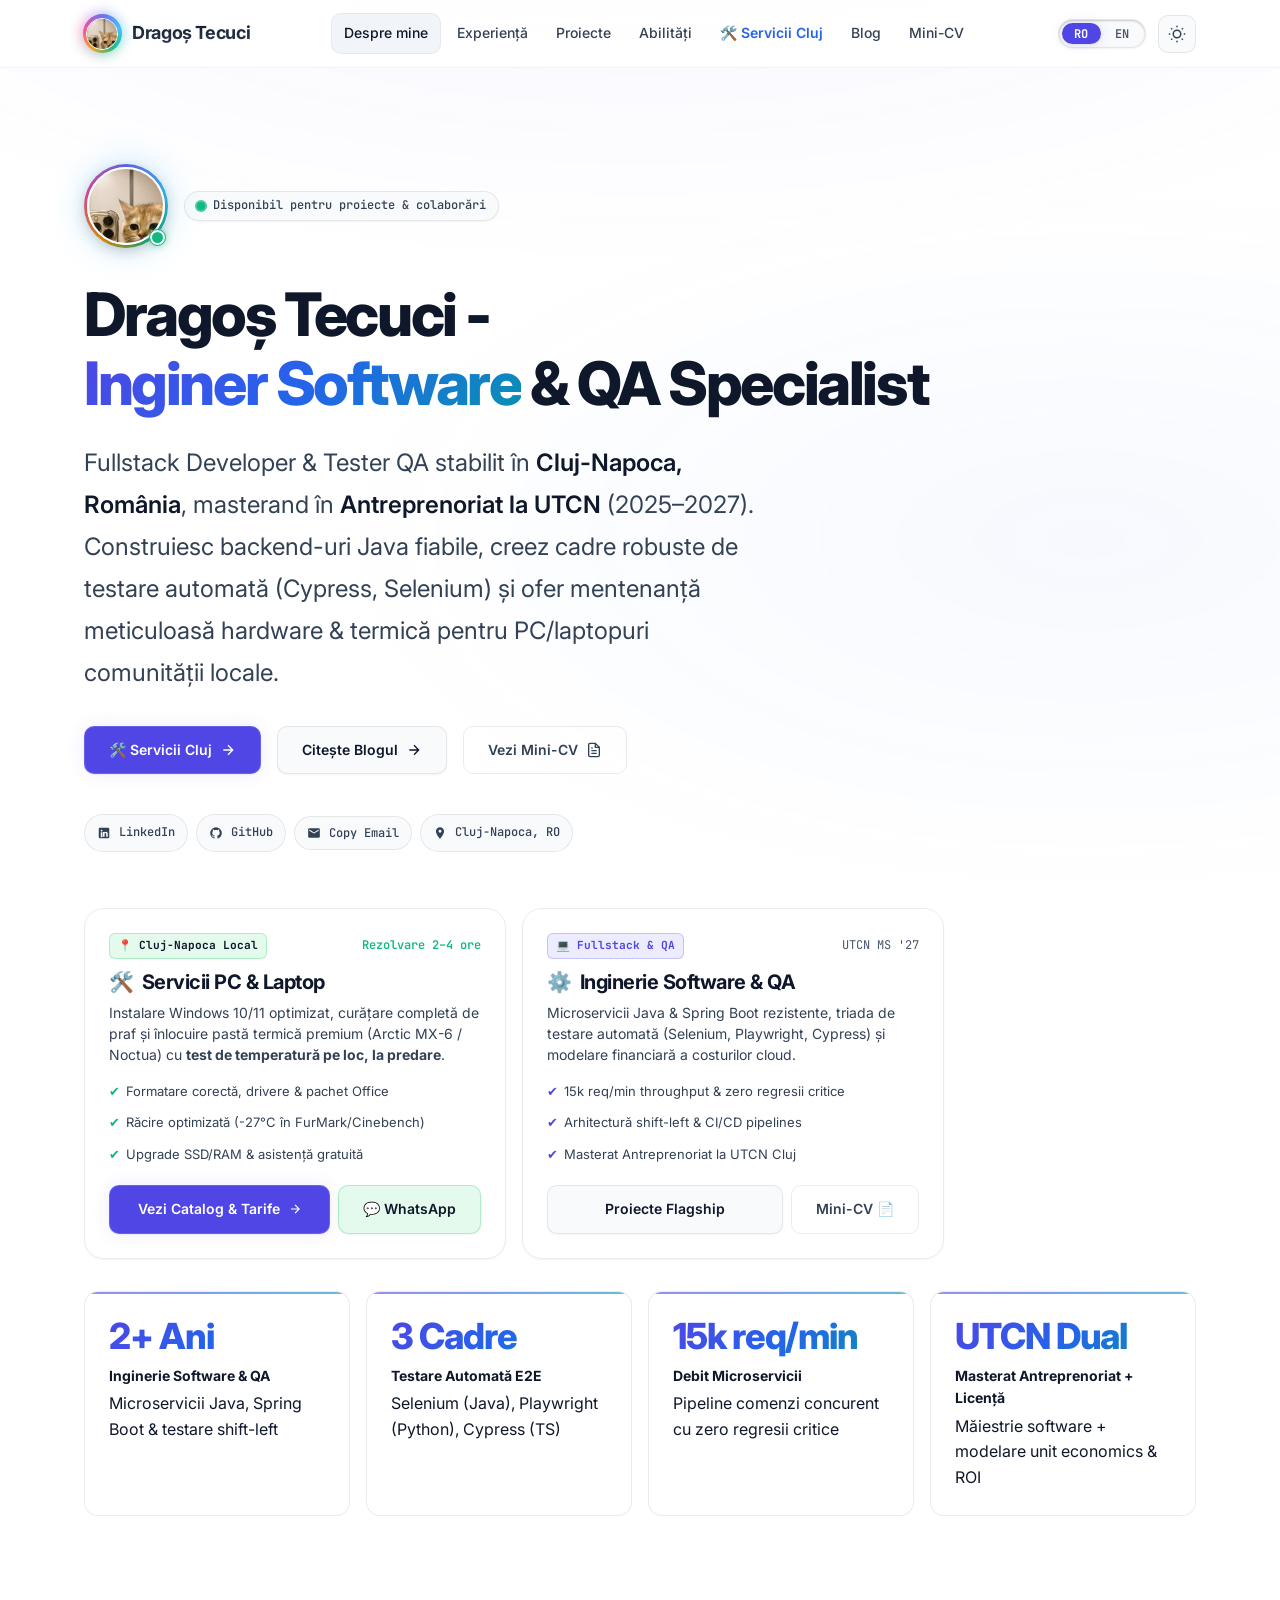
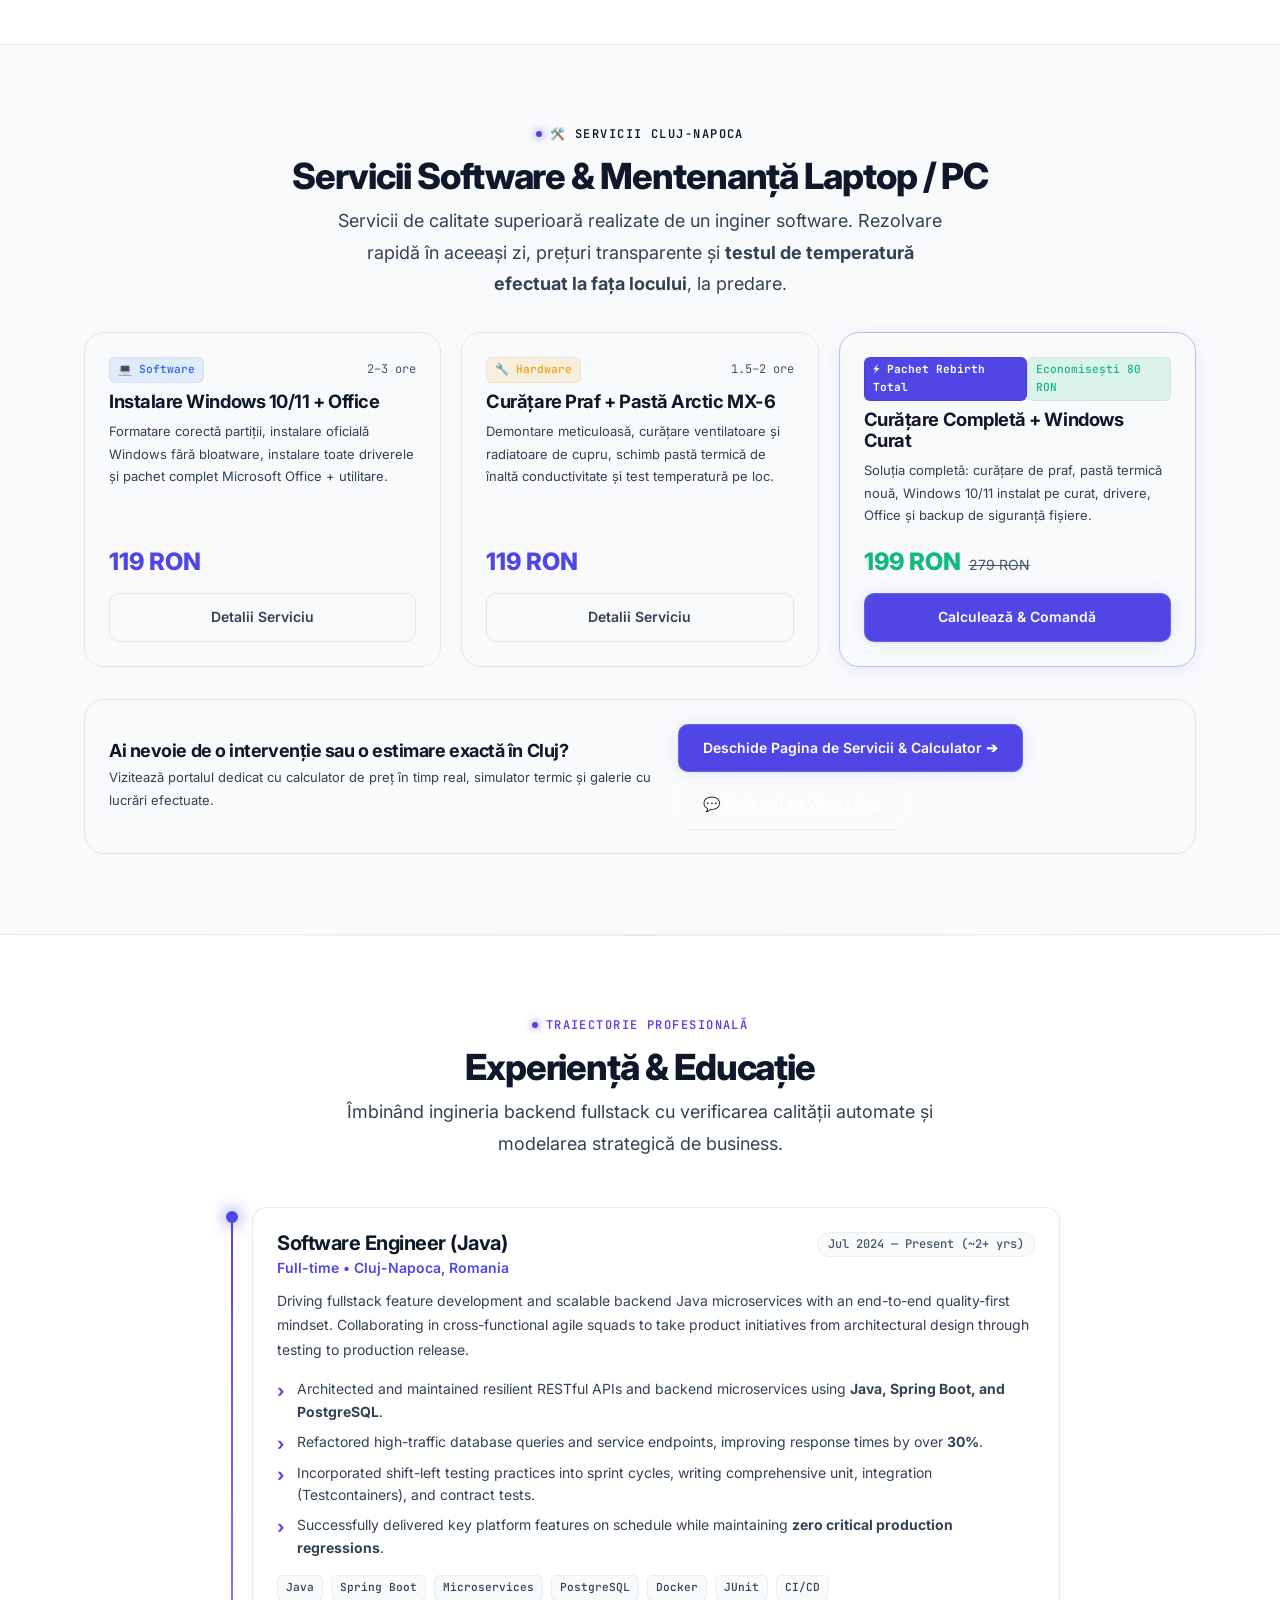
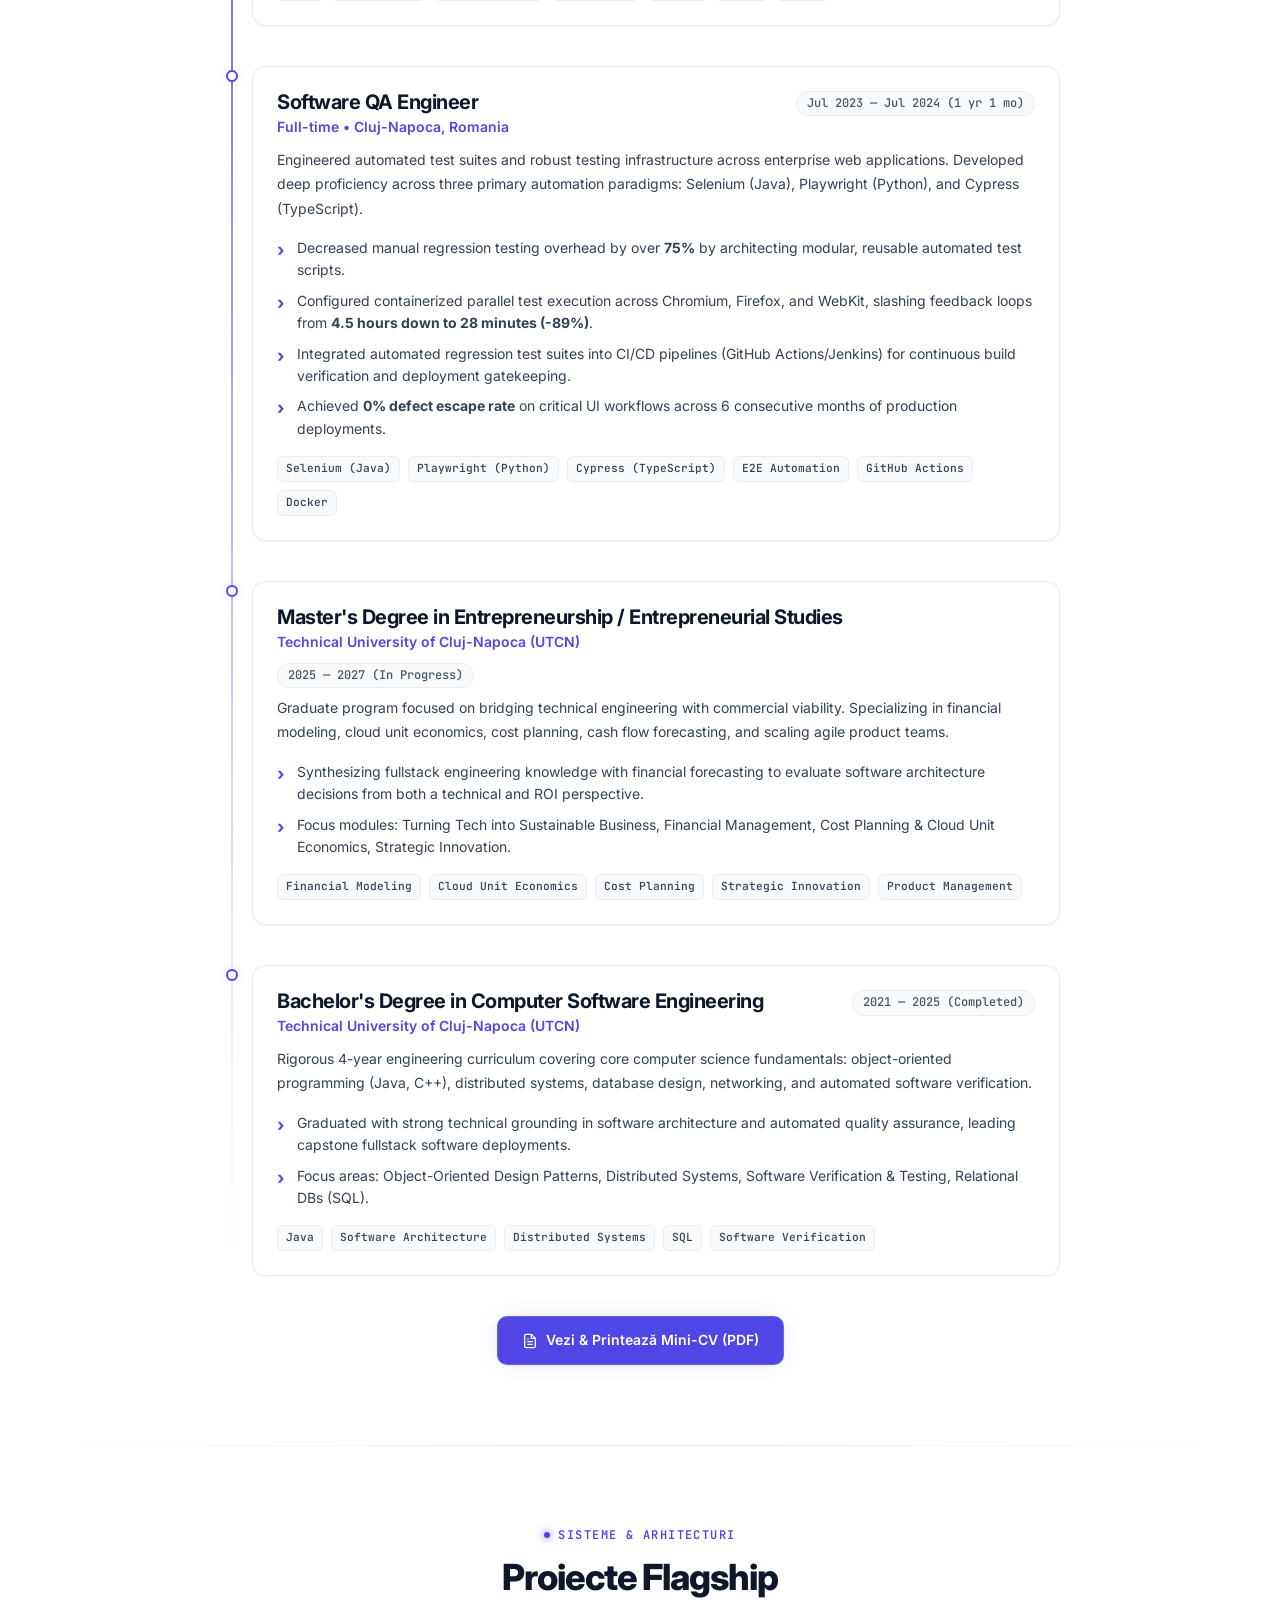
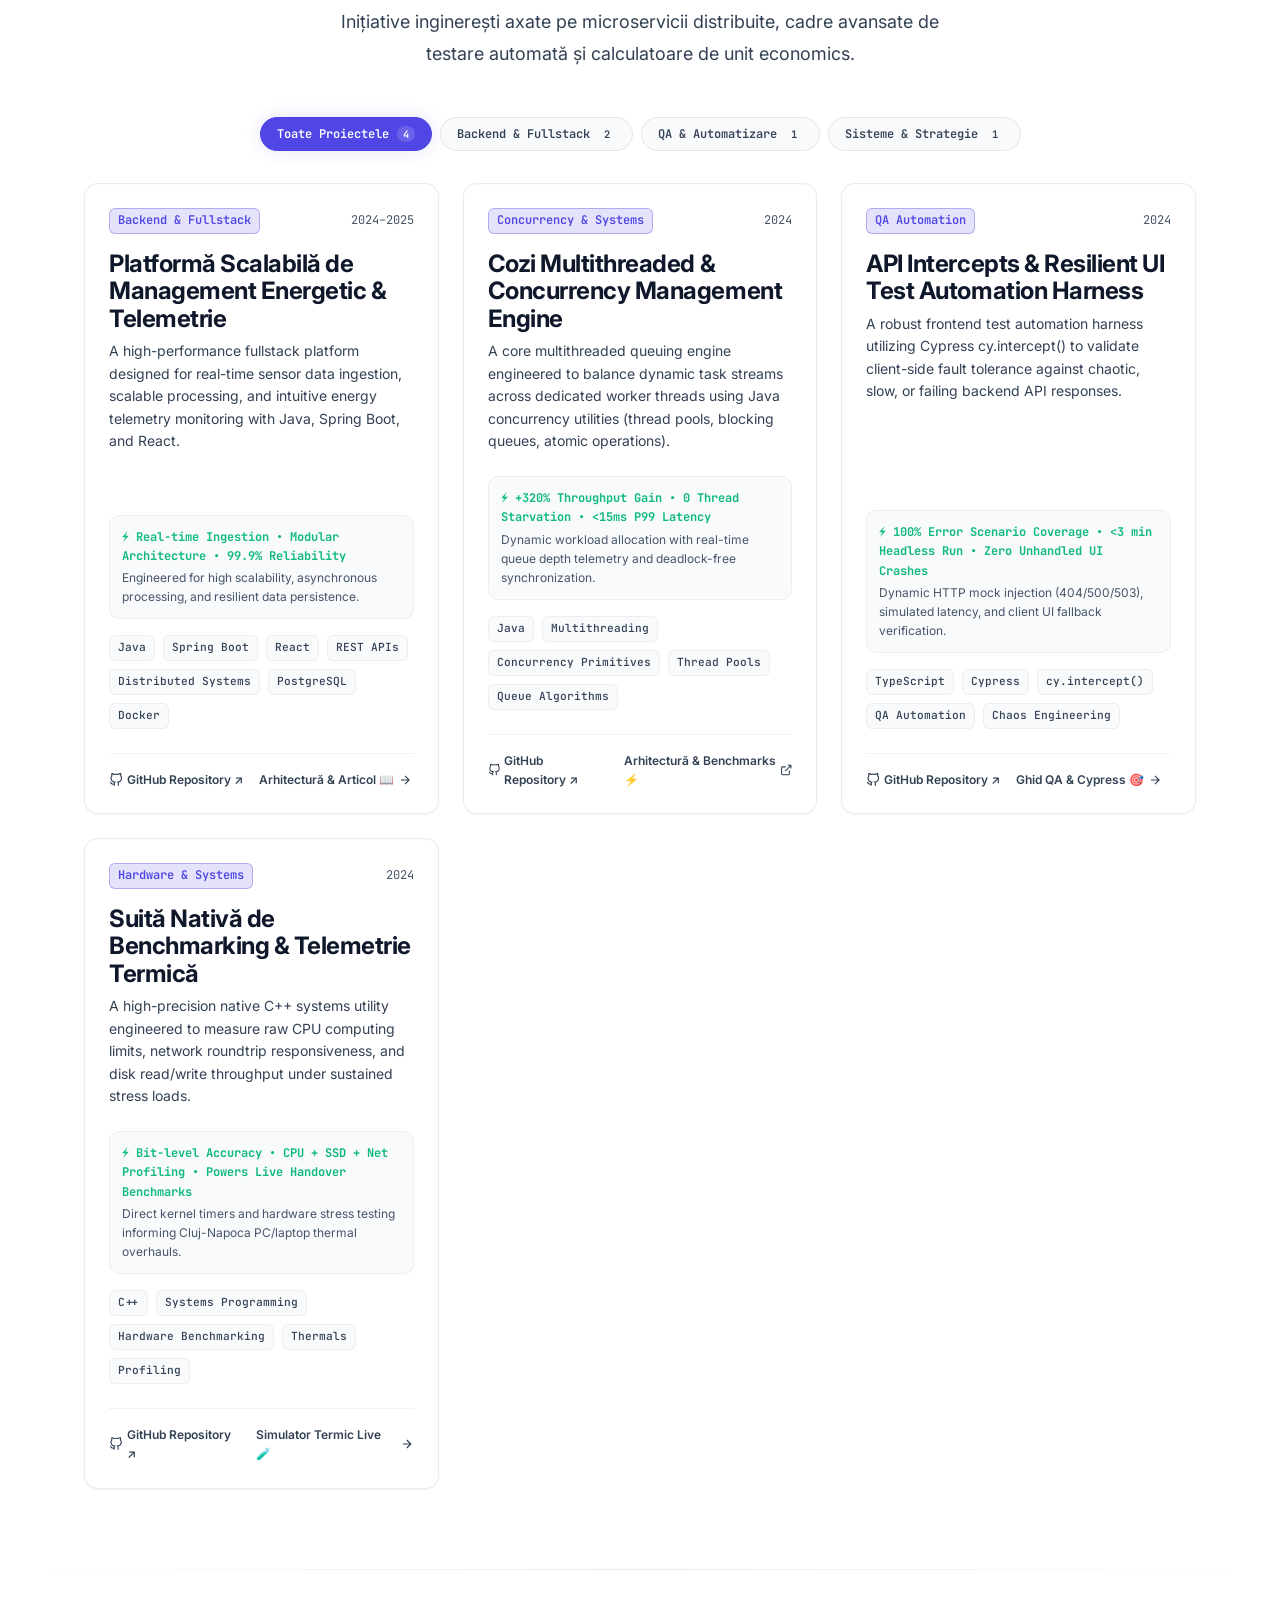
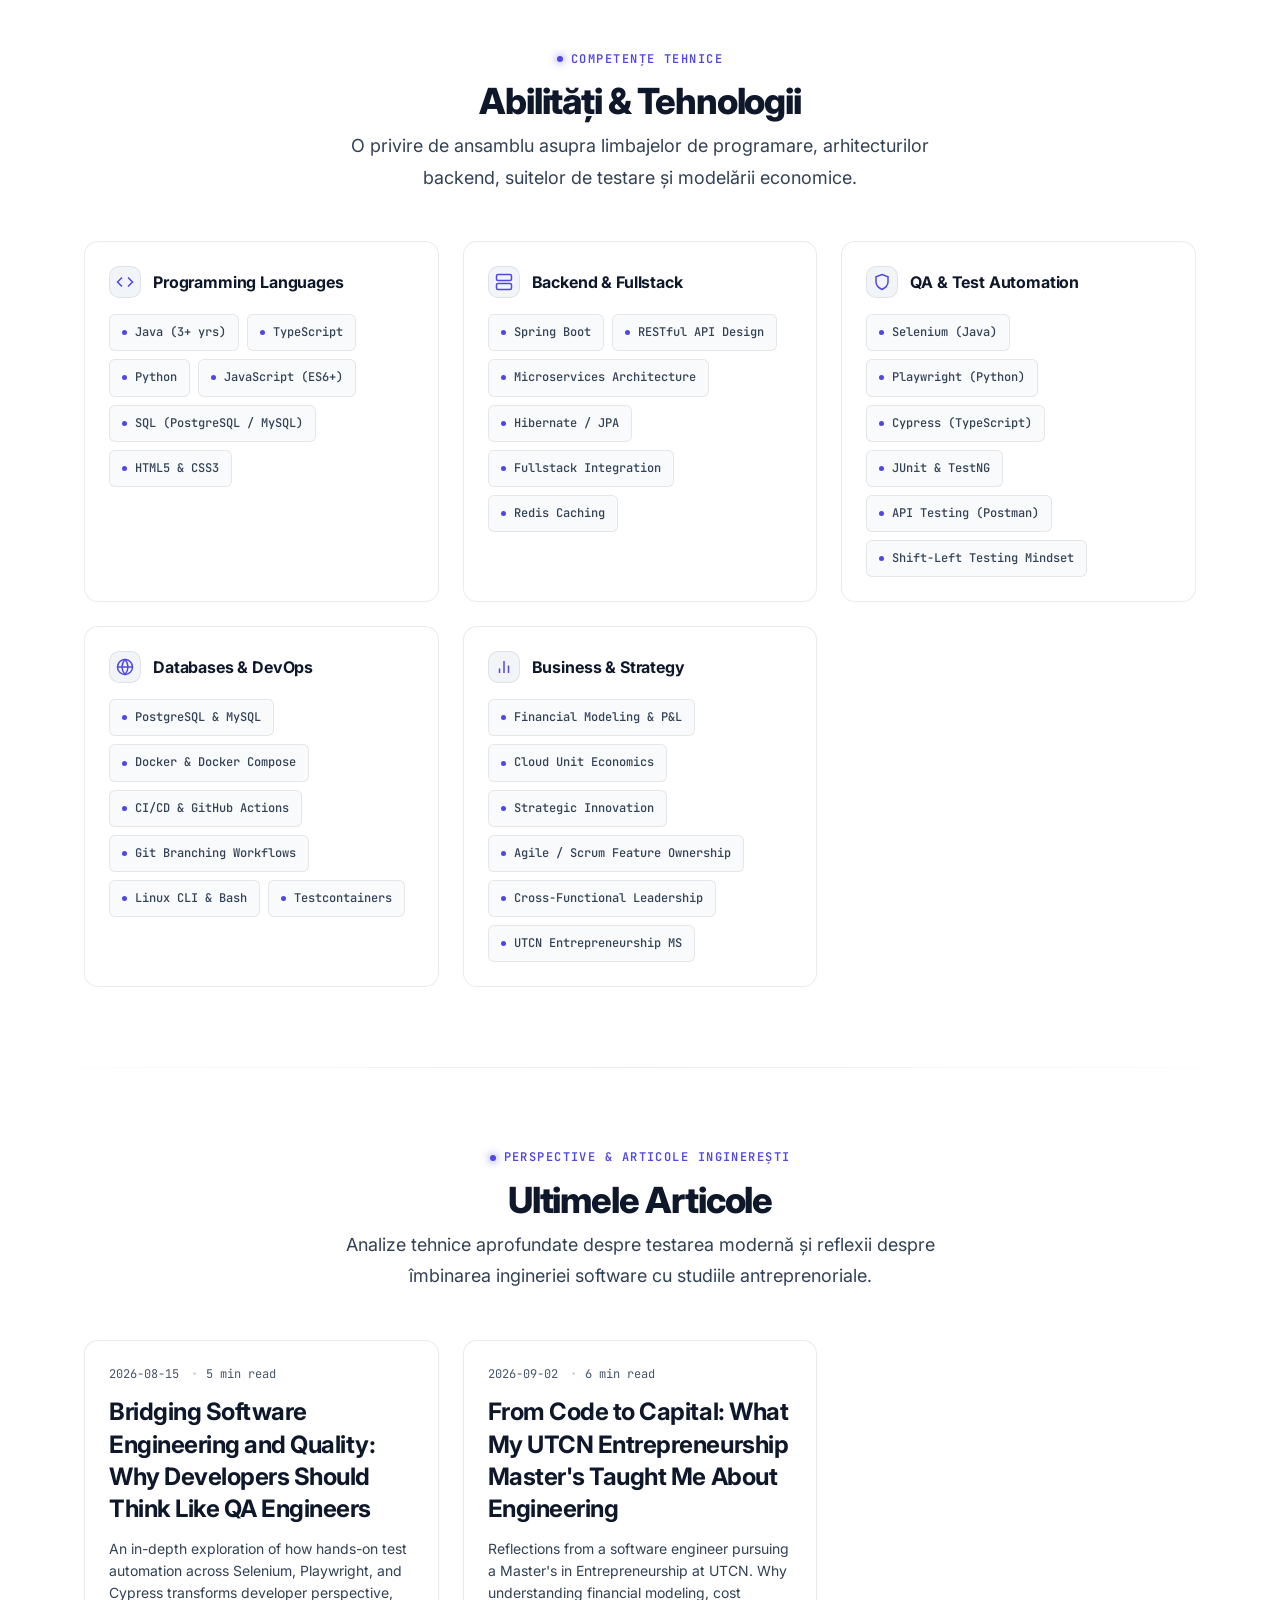
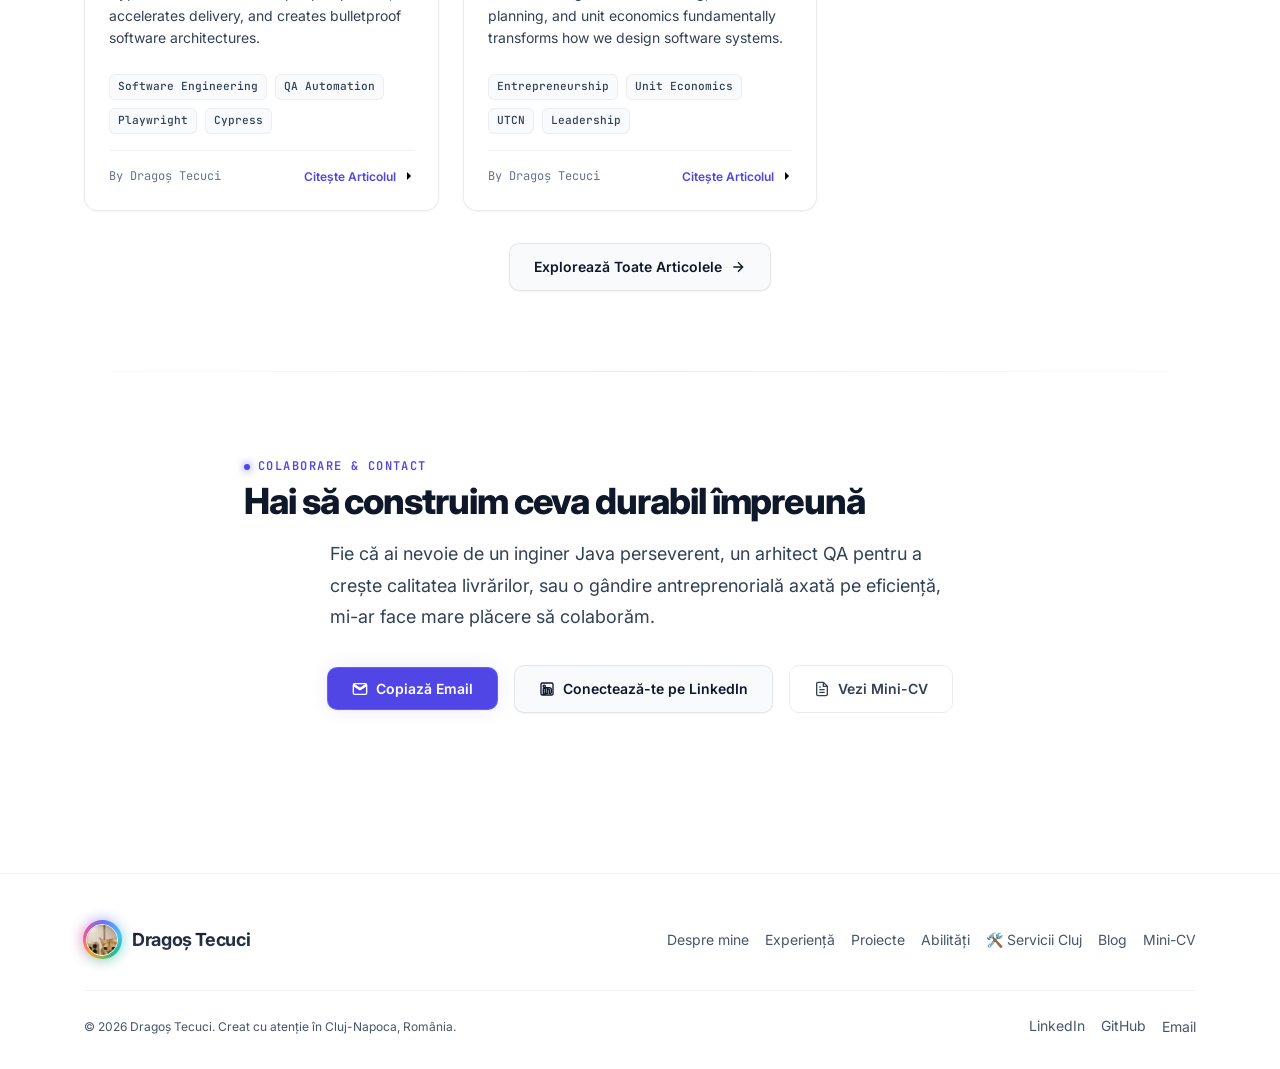
==== index.html @ 097c851b "page: updated" ====
<!DOCTYPE html>
<html lang="en" data-theme="dark">
<head>
  <meta charset="UTF-8">
  <meta name="viewport" content="width=device-width, initial-scale=1.0">
  <meta name="description" content="Dragoș Tecuci — Software Engineer & QA Specialist in Cluj-Napoca, Romania. Fullstack Java microservices, test automation architecture (Selenium, Playwright, Cypress), and UTCN Entrepreneurship Master's candidate.">
  <meta name="author" content="Dragoș Tecuci">
  <meta name="keywords" content="Dragoș Tecuci, Software Engineer, Java, Spring Boot, QA Automation, Selenium, Playwright, Cypress, UTCN Entrepreneurship, Cluj-Napoca, Fullstack Developer">

  <title>Dragosh</title>

  <!-- Google Fonts Preconnect -->
  <link rel="preconnect" href="https://fonts.googleapis.com">
  <link rel="preconnect" href="https://fonts.gstatic.com" crossorigin>
  <link href="https://fonts.googleapis.com/css2?family=Inter:wght@400;500;600;700;800&family=JetBrains+Mono:wght@400;500;600;700&display=swap" rel="stylesheet">

  <!-- Production Design System Stylesheet -->
  <link rel="stylesheet" href="assets/css/style.css">
</head>
<body>

  <!-- ============================================================================
       STICKY NAVBAR
       ============================================================================ -->
  <header class="site-navbar">
    <div class="container navbar-container">
      <a href="index.html" class="brand-logo" aria-label="Dragoș Tecuci Home">
        <span class="brand-mark"><img src="assets/images/me.jpg" alt="Dragoș Tecuci" class="brand-avatar-img"></span>
        <span class="brand-name">Dragoș Tecuci</span>
      </a>

      <!-- Desktop Navigation Menu -->
      <nav class="nav-menu" aria-label="Primary Navigation">
        <a href="#about" class="nav-link" data-i18n="nav.about">Despre mine</a>
        <a href="#experience" class="nav-link" data-i18n="nav.experience">Experiență</a>
        <a href="#projects" class="nav-link" data-i18n="nav.projects">Proiecte</a>
        <a href="#skills" class="nav-link" data-i18n="nav.skills">Abilități</a>
        <a href="services.html" class="nav-link" data-i18n="nav.services" style="color: var(--accent-secondary); font-weight: 600;">🛠️ Servicii Cluj</a>
        <a href="blog.html" class="nav-link" data-i18n="nav.blog">Blog</a>
        <a href="resume.html" class="nav-link" data-i18n="nav.resume">Mini-CV</a>
      </nav>

      <!-- Action Group: Language Toggle, Theme Toggle & Mobile Menu Trigger -->
      <div class="nav-actions">
        <!-- Language Switcher Pill -->
        <div class="lang-toggle" role="group" aria-label="Language selection">
          <button type="button" class="lang-btn active" data-lang="ro">RO</button>
          <button type="button" class="lang-btn" data-lang="en">EN</button>
        </div>

        <button class="theme-toggle-btn" type="button" aria-label="Toggle light or dark theme" title="Toggle color theme">
          <!-- Moon Icon (Dark Mode active) -->
          <svg class="icon-moon" viewBox="0 0 24 24" aria-hidden="true">
            <path d="M21 12.79A9 9 0 1 1 11.21 3 7 7 0 0 0 21 12.79z"></path>
          </svg>
          <!-- Sun Icon (Light Mode active) -->
          <svg class="icon-sun" viewBox="0 0 24 24" aria-hidden="true">
            <circle cx="12" cy="12" r="5"></circle>
            <line x1="12" y1="1" x2="12" y2="3"></line>
            <line x1="12" y1="21" x2="12" y2="23"></line>
            <line x1="4.22" y1="4.22" x2="5.64" y2="5.64"></line>
            <line x1="18.36" y1="18.36" x2="19.78" y2="19.78"></line>
            <line x1="1" y1="12" x2="3" y2="12"></line>
            <line x1="21" y1="12" x2="23" y2="12"></line>
            <line x1="4.22" y1="19.78" x2="5.64" y2="18.36"></line>
            <line x1="18.36" y1="5.64" x2="19.78" y2="4.22"></line>
          </svg>
        </button>

        <button class="mobile-toggle-btn" type="button" aria-label="Open mobile navigation" aria-expanded="false">
          <span></span>
          <span></span>
          <span></span>
        </button>
      </div>
    </div>
  </header>

  <!-- Mobile Drawer -->
  <aside class="mobile-drawer" aria-label="Mobile Navigation">
    <div style="padding: var(--space-4); border-bottom: 1px solid var(--border-subtle); display: flex; align-items: center; justify-content: space-between;">
      <span style="font-size: 0.75rem; text-transform: uppercase; letter-spacing: 0.05em; color: var(--text-tertiary); font-weight: 700;">Limbă / Language</span>
      <div class="lang-toggle" role="group" aria-label="Language selection mobile">
        <button type="button" class="lang-btn active" data-lang="ro">RO</button>
        <button type="button" class="lang-btn" data-lang="en">EN</button>
      </div>
    </div>
    <a href="#about" class="nav-link" data-i18n="nav.about">Despre mine</a>
    <a href="#experience" class="nav-link" data-i18n="nav.experience">Experiență</a>
    <a href="#projects" class="nav-link" data-i18n="nav.projects">Proiecte</a>
    <a href="#skills" class="nav-link" data-i18n="nav.skills">Abilități</a>
    <a href="services.html" class="nav-link" data-i18n="nav.services" style="color: var(--accent-secondary); font-weight: 600;">🛠️ Servicii Cluj</a>
    <a href="evidence.html" class="nav-link" data-i18n="nav.evidence">Evidență Lucrări 🔒</a>
    <a href="blog.html" class="nav-link" data-i18n="nav.blog">Blog</a>
    <a href="resume.html" class="nav-link" data-i18n="nav.resume">Mini-CV / Resume</a>
    <a href="#contact" class="nav-link" data-i18n="nav.contact">Contact</a>
  </aside>

  <main id="main-content">
    <!-- ============================================================================
         HERO SECTION
         ============================================================================ -->
    <section class="section hero-section" id="about">
      <div class="container">
        <div class="hero-content">
          <!-- Hero Profile Avatar & Availability Badge -->
          <div class="hero-profile-row">
            <div class="hero-avatar-wrapper" title="Dragoș Tecuci — Inginer Software &amp; Specialist QA">
              <div class="hero-avatar-glow"></div>
              <div class="hero-avatar-ring">
                <img src="assets/images/me.jpg" alt="Dragoș Tecuci - Profil" class="hero-avatar-img">
              </div>
              <span class="hero-avatar-status" title="Disponibil pentru proiecte"></span>
            </div>
            <div class="status-badge">
              <span class="status-indicator"></span>
              <span data-i18n="hero.status">Disponibil pentru proiecte &amp; colaborări</span>
            </div>
          </div>

          <h1 class="hero-title" data-i18n="hero.title">
            Dragoș Tecuci - <br>
            <span class="text-accent-gradient">Inginer Software</span> &amp; Specialist QA
          </h1>

          <p class="hero-bio" data-i18n="hero.bio">
            <em>"Facem programarea să pară simplă, cu cafea."</em> Inginer Fullstack &amp; testare automată QA stabilit în <strong>Cluj-Napoca, România</strong>, 
            masterand în <strong>Antreprenoriat la UTCN</strong> (2025–2027). Construiesc backend-uri Java fiabile, creez 
            cadre robuste de testare automată (Cypress, Selenium) și ofer mentenanță meticuloasă hardware &amp; termică pentru PC/laptopuri comunității locale.
          </p>

          <!-- Primary CTAs -->
          <div class="hero-cta-group">
            <a href="services.html" class="btn btn-primary" data-i18n="hero.cta_services">
              <span>🛠️ Servicii Cluj</span>
              <svg viewBox="0 0 24 24"><path d="M5 12h14M12 5l7 7-7 7"/></svg>
            </a>
            <a href="blog.html" class="btn btn-secondary" data-i18n="hero.cta_blog">
              <span>Citește Blogul</span>
              <svg viewBox="0 0 24 24"><path d="M5 12h14M12 5l7 7-7 7"/></svg>
            </a>
            <a href="resume.html" class="btn btn-outline" data-i18n="hero.cta_cv">
              <span>Vezi Mini-CV</span>
              <svg viewBox="0 0 24 24"><path d="M14 2H6a2 2 0 0 0-2 2v16a2 2 0 0 0 2 2h12a2 2 0 0 0 2-2V8z"></path><polyline points="14 2 14 8 20 8"></polyline><line x1="16" y1="13" x2="8" y2="13"></line><line x1="16" y1="17" x2="8" y2="17"></line><polyline points="10 9 9 9 8 9"></polyline></svg>
            </a>
          </div>

          <!-- Social Quick Links -->
          <div class="social-pills-group">
            <a href="https://www.linkedin.com/in/tecuci-dragos" class="social-pill" target="_blank" rel="noopener noreferrer" title="LinkedIn Profile">
              <svg viewBox="0 0 24 24"><path d="M19 3a2 2 0 0 1 2 2v14a2 2 0 0 1-2 2H5a2 2 0 0 1-2-2V5a2 2 0 0 1 2-2h14m-.5 15.5v-5.3a3.26 3.26 0 0 0-3.26-3.26c-.85 0-1.84.52-2.28 1.3v-1.11h-2.79v8.37h2.79v-4.93c0-.77.62-1.4 1.39-1.4a1.4 1.4 0 0 1 1.4 1.4v4.93h2.75M6.46 10.9v8.37H9.2V10.9H6.46M7.83 6.25a1.62 1.62 0 1 0 1.62 1.62 1.62 1.62 0 0 0-1.62-1.62z"/></svg>
              <span>LinkedIn</span>
            </a>

            <a href="https://github.com/Dragosh7" class="social-pill" target="_blank" rel="noopener noreferrer" title="GitHub Profile (Dragosh7)">
              <svg viewBox="0 0 24 24"><path d="M12 2A10 10 0 0 0 2 12c0 4.42 2.87 8.17 6.84 9.5.5.08.66-.23.66-.5v-1.69c-2.77.6-3.36-1.34-3.36-1.34-.46-1.16-1.11-1.47-1.11-1.47-.91-.62.07-.6.07-.6 1 .07 1.53 1.03 1.53 1.03.87 1.52 2.34 1.07 2.91.83.1-.65.35-1.09.63-1.34-2.22-.25-4.55-1.11-4.55-4.92 0-1.11.38-2 1.03-2.71-.1-.25-.45-1.29.1-2.64 0 0 .84-.27 2.75 1.02.79-.22 1.65-.33 2.5-.33.85 0 1.71.11 2.5.33 1.91-1.29 2.75-1.02 2.75-1.02.55 1.35.2 2.39.1 2.64.65.71 1.03 1.6 1.03 2.71 0 3.82-2.34 4.66-4.57 4.91.36.31.69.92.69 1.85V21c0 .27.16.59.67.5C19.14 20.16 22 16.42 22 12A10 10 0 0 0 12 2z"/></svg>
              <span>GitHub</span>
            </a>


            <button type="button" class="social-pill" data-copy-text="tecuci.dragos@example.com" data-copy-message="Email address copied to clipboard!" title="Copy Email">
              <svg viewBox="0 0 24 24"><path d="M20 4H4c-1.1 0-1.99.9-1.99 2L2 18c0 1.1.9 2 2 2h16c1.1 0 2-.9 2-2V6c0-1.1-.9-2-2-2zm0 4l-8 5-8-5V6l8 5 8-5v2z"/></svg>
              <span>Copy Email</span>
            </button>

            <span class="social-pill" style="cursor: default;" title="Base Location">
              <svg viewBox="0 0 24 24"><path d="M12 2C8.13 2 5 5.13 5 9c0 5.25 7 13 7 13s7-7.75 7-13c0-3.87-3.13-7-7-7zm0 9.5a2.5 2.5 0 0 1 0-5 2.5 2.5 0 0 1 0 5z"/></svg>
              <span>Cluj-Napoca, RO</span>
            </span>
          </div>

          <!-- ========================================================================
               DUAL-GATEWAY HUB (Generative UI Card Architecture)
               Organizes Dragoș's two core specialties into intuitive, actionable cards
               ======================================================================== -->
          <div class="dual-gateway-grid" style="display: grid; grid-template-columns: repeat(auto-fit, minmax(300px, 1fr)); gap: var(--space-4); margin-top: var(--space-8); text-align: left;">
            <!-- Gateway Card 1: Tech Services in Cluj -->
            <div class="gateway-card" style="background: var(--bg-card); border: 1px solid var(--border-default); border-radius: var(--radius-xl); padding: var(--space-6); transition: all var(--transition-base); box-shadow: var(--shadow-sm); position: relative; overflow: hidden;">
              <div style="display: flex; align-items: center; justify-content: space-between; margin-bottom: var(--space-3);">
                <span class="tag" data-i18n="gateway.tech.badge" style="background: rgba(37, 211, 102, 0.12); color: var(--brand-whatsapp); border-color: rgba(37, 211, 102, 0.3); font-weight: 700;">
                  📍 Cluj-Napoca Local
                </span>
                <span data-i18n="gateway.tech.turnaround" style="font-family: var(--font-mono); font-size: 0.75rem; color: var(--accent-emerald); font-weight: 600;">
                  Rezolvare 2–4 ore
                </span>
              </div>
              <h3 data-i18n="gateway.tech.title" style="font-size: 1.25rem; font-weight: 700; margin-bottom: var(--space-2); color: var(--text-primary); display: flex; align-items: center; gap: 0.5rem;">
                <span>🛠️</span> Servicii PC &amp; Laptop
              </h3>
              <p data-i18n="gateway.tech.desc" style="font-size: 0.875rem; color: var(--text-secondary); line-height: 1.5; margin-bottom: var(--space-4);">
                Instalare Windows 10/11 optimizat, curățare completă de praf și înlocuire pastă termică premium (Arctic MX-6 / Noctua) cu <strong>test de temperatură pe loc, la predare</strong>.
              </p>
              <ul class="gateway-list">
                <li data-i18n="gateway.tech.f1" style="display: flex; align-items: center; gap: 0.4rem; margin-bottom: 0.3rem;"><span style="color: var(--accent-emerald);">✔</span> Formatare corectă, drivere &amp; pachet Office</li>
                <li data-i18n="gateway.tech.f2" style="display: flex; align-items: center; gap: 0.4rem; margin-bottom: 0.3rem;"><span style="color: var(--accent-emerald);">✔</span> Răcire optimizată (-27°C în FurMark/Cinebench)</li>
                <li data-i18n="gateway.tech.f3" style="display: flex; align-items: center; gap: 0.4rem;"><span style="color: var(--accent-emerald);">✔</span> Upgrade SSD/RAM &amp; asistență gratuită</li>
              </ul>
              <div style="display: flex; flex-wrap: wrap; gap: 0.5rem;">
                <a href="services.html" class="btn btn-primary btn-sm" data-i18n="gateway.tech.btn_catalog" style="flex: 1; justify-content: center; text-align: center;">
                  <span>Vezi Catalog &amp; Tarife</span>
                  <svg viewBox="0 0 24 24" style="width: 14px; height: 14px;"><path d="M5 12h14M12 5l7 7-7 7"/></svg>
                </a>
                <a href="https://wa.me/40700000000?text=Salut%20Drago%C8%99,%20a%C8%99%20dori%20o%20programare%20pentru%20servicii%20PC%20%C3%AEn%20Cluj." target="_blank" class="btn btn-secondary btn-sm" style="background: rgba(37, 211, 102, 0.12); color: var(--brand-whatsapp); border-color: rgba(37, 211, 102, 0.3);">
                  <span>💬 WhatsApp</span>
                </a>
              </div>
            </div>

            <!-- Gateway Card 2: Software Engineering & QA -->
            <div class="gateway-card" style="background: var(--bg-card); border: 1px solid var(--border-default); border-radius: var(--radius-xl); padding: var(--space-6); transition: all var(--transition-base); box-shadow: var(--shadow-sm); position: relative; overflow: hidden;">
              <div style="display: flex; align-items: center; justify-content: space-between; margin-bottom: var(--space-3);">
                <span class="tag" data-i18n="gateway.eng.badge" style="background: rgba(99, 102, 241, 0.12); color: var(--accent-primary); border-color: rgba(99, 102, 241, 0.3); font-weight: 700;">
                  💻 Fullstack &amp; QA
                </span>
                <span data-i18n="gateway.eng.turnaround" style="font-family: var(--font-mono); font-size: 0.75rem; color: var(--text-tertiary);">
                  UTCN MS '27
                </span>
              </div>
              <h3 data-i18n="gateway.eng.title" style="font-size: 1.25rem; font-weight: 700; margin-bottom: var(--space-2); color: var(--text-primary); display: flex; align-items: center; gap: 0.5rem;">
                <span>⚙️</span> Inginerie Software &amp; QA
              </h3>
              <p data-i18n="gateway.eng.desc" style="font-size: 0.875rem; color: var(--text-secondary); line-height: 1.5; margin-bottom: var(--space-4);">
                Microservicii Java &amp; Spring Boot rezistente, triada de testare automată (Selenium, Playwright, Cypress) și modelare financiară a costurilor cloud.
              </p>
              <ul class="gateway-list">
                <li data-i18n="gateway.eng.f1" style="display: flex; align-items: center; gap: 0.4rem; margin-bottom: 0.3rem;"><span style="color: var(--accent-primary);">✔</span> 15k req/min throughput &amp; zero regresii critice</li>
                <li data-i18n="gateway.eng.f2" style="display: flex; align-items: center; gap: 0.4rem; margin-bottom: 0.3rem;"><span style="color: var(--accent-primary);">✔</span> Arhitectură shift-left &amp; CI/CD pipelines</li>
                <li data-i18n="gateway.eng.f3" style="display: flex; align-items: center; gap: 0.4rem;"><span style="color: var(--accent-primary);">✔</span> Masterat Antreprenoriat la UTCN Cluj</li>
              </ul>
              <div style="display: flex; flex-wrap: wrap; gap: 0.5rem;">
                <a href="#projects" class="btn btn-secondary btn-sm" data-i18n="gateway.eng.btn_projects" style="flex: 1; justify-content: center; text-align: center;">
                  <span>Proiecte Flagship</span>
                </a>
                <a href="resume.html" class="btn btn-outline btn-sm" data-i18n="gateway.eng.btn_cv">
                  <span>Mini-CV 📄</span>
                </a>
              </div>
            </div>
          </div>
        </div>

        <!-- ========================================================================
             METRICS / HIGHLIGHTS BANNER
             ======================================================================== -->
        <div class="metrics-banner">
          <div class="metrics-grid">
            <div class="metric-card">
              <span class="metric-value" data-i18n="metrics.m1_value">2+ Ani</span>
              <div class="metric-label" data-i18n="metrics.m1_label">Inginerie Software &amp; QA</div>
              <div class="metric-subtext" data-i18n="metrics.m1_sub">Microservicii Java, Spring Boot &amp; testare shift-left</div>
            </div>

            <div class="metric-card">
              <span class="metric-value" data-i18n="metrics.m2_value">3 Cadre</span>
              <div class="metric-label" data-i18n="metrics.m2_label">Testare Automată E2E</div>
              <div class="metric-subtext" data-i18n="metrics.m2_sub">Selenium (Java), Playwright (Python), Cypress (TS)</div>
            </div>

            <div class="metric-card">
              <span class="metric-value" data-i18n="metrics.m3_value">15k req/min</span>
              <div class="metric-label" data-i18n="metrics.m3_label">Debit Microservicii</div>
              <div class="metric-subtext" data-i18n="metrics.m3_sub">Pipeline comenzi concurent cu zero regresii critice</div>
            </div>

            <div class="metric-card">
              <span class="metric-value" data-i18n="metrics.m4_value">UTCN Dual</span>
              <div class="metric-label" data-i18n="metrics.m4_label">Masterat Antreprenoriat + Licență</div>
              <div class="metric-subtext" data-i18n="metrics.m4_sub">Măiestrie software + modelare unit economics &amp; ROI</div>
            </div>
          </div>
        </div>
      </div>
    </section>

    <!-- ============================================================================
         INTEGRATED TECH SERVICES SPOTLIGHT (CLUJ-NAPOCA)
         Gives visitors instant clarity on Dragoș's hands-on PC/Laptop services!
         ============================================================================ -->
    <section class="section" id="tech-services" style="background: var(--bg-secondary); border-top: 1px solid var(--border-subtle); border-bottom: 1px solid var(--border-subtle);">
      <div class="container">
        <div class="section-header text-center" style="max-width: 800px; margin: 0 auto var(--space-8) auto;">
          <span class="section-eyebrow" data-i18n="techspotlight.eyebrow" style="color: var(--brand-whatsapp);">🛠️ Servicii Cluj-Napoca</span>
          <h2 class="section-title" data-i18n="techspotlight.title">Servicii Software &amp; Mentenanță Laptop / PC</h2>
          <p class="section-description" data-i18n="techspotlight.desc">
            Servicii de calitate superioară realizate de un inginer software. Rezolvare rapidă în aceeași zi, prețuri transparente și <strong>testul de temperatură efectuat la fața locului</strong>, la predare.
          </p>
        </div>

        <!-- 3 Featured Service Packages -->
        <div style="display: grid; grid-template-columns: repeat(auto-fit, minmax(280px, 1fr)); gap: var(--space-5); margin-bottom: var(--space-8);">
          <!-- Package 1 -->
          <div class="service-spotlight-card" style="background: var(--bg-card); border: 1px solid var(--border-default); border-radius: var(--radius-xl); padding: var(--space-6); display: flex; flex-direction: column; justify-content: space-between;">
            <div>
              <div style="display: flex; justify-content: space-between; align-items: center; margin-bottom: var(--space-2);">
                <span class="tag" data-i18n="techspotlight.c1_tag" style="background: rgba(59, 130, 246, 0.12); color: var(--accent-secondary);">💻 Software</span>
                <span data-i18n="techspotlight.c1_time" style="font-size: 0.75rem; font-family: var(--font-mono); color: var(--text-tertiary);">2–3 ore</span>
              </div>
              <h3 data-i18n="techspotlight.c1_title" style="font-size: 1.15rem; font-weight: 700; color: var(--text-primary); margin-bottom: 0.5rem;">Instalare Windows 10/11 + Office</h3>
              <p data-i18n="techspotlight.c1_desc" style="font-size: 0.8125rem; color: var(--text-secondary); margin-bottom: var(--space-4);">
                Formatare corectă partiții, instalare oficială Windows fără bloatware, instalare toate driverele și pachet complet Microsoft Office + utilitare.
              </p>
            </div>
            <div>
              <div style="font-size: 1.5rem; font-weight: 800; color: var(--accent-primary); margin-bottom: var(--space-3);">119 RON</div>
              <a href="services.html#services-catalog" class="btn btn-outline btn-sm" data-i18n="techspotlight.c1_btn" style="width: 100%; justify-content: center;">Detalii Serviciu</a>
            </div>
          </div>

          <!-- Package 2 -->
          <div class="service-spotlight-card" style="background: var(--bg-card); border: 1px solid var(--border-default); border-radius: var(--radius-xl); padding: var(--space-6); display: flex; flex-direction: column; justify-content: space-between;">
            <div>
              <div style="display: flex; justify-content: space-between; align-items: center; margin-bottom: var(--space-2);">
                <span class="tag" data-i18n="techspotlight.c2_tag" style="background: rgba(245, 158, 11, 0.12); color: var(--accent-amber);">🔧 Hardware</span>
                <span data-i18n="techspotlight.c2_time" style="font-size: 0.75rem; font-family: var(--font-mono); color: var(--text-tertiary);">1.5–2 ore</span>
              </div>
              <h3 data-i18n="techspotlight.c2_title" style="font-size: 1.15rem; font-weight: 700; color: var(--text-primary); margin-bottom: 0.5rem;">Curățare Praf + Pastă Arctic MX-6</h3>
              <p data-i18n="techspotlight.c2_desc" style="font-size: 0.8125rem; color: var(--text-secondary); margin-bottom: var(--space-4);">
                Demontare meticuloasă, curățare ventilatoare și radiatoare de cupru, schimb pastă termică de înaltă conductivitate și test temperatură pe loc.
              </p>
            </div>
            <div>
              <div style="font-size: 1.5rem; font-weight: 800; color: var(--accent-primary); margin-bottom: var(--space-3);">119 RON</div>
              <a href="services.html#services-catalog" class="btn btn-outline btn-sm" data-i18n="techspotlight.c2_btn" style="width: 100%; justify-content: center;">Detalii Serviciu</a>
            </div>
          </div>

          <!-- Package 3 (Combo Rebirth) -->
          <div class="service-spotlight-card" style="background: var(--bg-card); border: 1px solid var(--border-accent); border-radius: var(--radius-xl); padding: var(--space-6); display: flex; flex-direction: column; justify-content: space-between; box-shadow: 0 4px 20px -5px var(--accent-primary-glow);">
            <div>
              <div style="display: flex; justify-content: space-between; align-items: center; margin-bottom: var(--space-2);">
                <span class="tag" data-i18n="techspotlight.c3_badge" style="background: var(--accent-primary); color: #fff; font-weight: 700;">⚡ Pachet Rebirth Total</span>
                <span class="tag" data-i18n="techspotlight.c3_save" style="background: rgba(16, 185, 129, 0.12); color: var(--accent-emerald);">Economisești 80 RON</span>
              </div>
              <h3 data-i18n="techspotlight.c3_title" style="font-size: 1.15rem; font-weight: 700; color: var(--text-primary); margin-bottom: 0.5rem;">Curățare Completă + Windows Curat</h3>
              <p data-i18n="techspotlight.c3_desc" style="font-size: 0.8125rem; color: var(--text-secondary); margin-bottom: var(--space-4);">
                Soluția completă: curățare de praf, pastă termică nouă, Windows 10/11 instalat pe curat, drivere, Office și backup de siguranță fișiere.
              </p>
            </div>
            <div>
              <div style="display: flex; align-items: baseline; gap: 0.5rem; margin-bottom: var(--space-3);">
                <span style="font-size: 1.5rem; font-weight: 800; color: var(--accent-emerald);">199 RON</span>
                <span style="font-size: 0.875rem; text-decoration: line-through; color: var(--text-tertiary);">279 RON</span>
              </div>
              <a href="services.html#command-center" class="btn btn-primary btn-sm" data-i18n="techspotlight.c3_btn" style="width: 100%; justify-content: center;">Calculează &amp; Comandă</a>
            </div>
          </div>
        </div>

        <!-- Big CTA Bar to Full Services Page -->
        <div class="tech-spotlight-banner">
          <div style="text-align: left;">
            <h4 data-i18n="techspotlight.banner_title" style="font-size: 1.125rem; font-weight: 700; color: var(--text-primary); margin-bottom: 0.25rem;">
              Ai nevoie de o intervenție sau o estimare exactă în Cluj?
            </h4>
            <p data-i18n="techspotlight.banner_desc" style="font-size: 0.8125rem; color: var(--text-secondary); margin: 0;">
              Vizitează portalul dedicat cu calculator de preț în timp real, simulator termic și galerie cu lucrări efectuate.
            </p>
          </div>
          <div style="display: flex; flex-wrap: wrap; gap: 0.5rem;">
            <a href="services.html" class="btn btn-primary" data-i18n="techspotlight.banner_btn1" style="white-space: nowrap;">
              <span>Deschide Pagina de Servicii &amp; Calculator ➔</span>
            </a>
            <a href="https://wa.me/40700000000?text=Salut%20Drago%C8%99,%20am%20o%20problem%C4%83%20cu%20laptopul/PC-ul%20%C3%AEn%20Cluj." target="_blank" class="btn btn-secondary" data-i18n="techspotlight.banner_btn2" style="background: var(--brand-whatsapp); color: #fff; border-color: var(--brand-whatsapp); white-space: nowrap;">
              <span>💬 Scrie-mi pe WhatsApp</span>
            </a>
          </div>
        </div>
      </div>
    </section>

    <hr class="section-divider">

    <!-- ============================================================================
         MINI-CV / CAREER & EDUCATION TIMELINE
         ============================================================================ -->
    <section class="section" id="experience">
      <div class="container">
        <div class="section-header text-center">
          <span class="section-eyebrow" data-i18n="exp.eyebrow">Traiectorie Profesională</span>
          <h2 class="section-title" data-i18n="exp.title">Experiență &amp; Educație</h2>
          <p class="section-description" data-i18n="exp.desc">
            Îmbinând ingineria backend fullstack cu verificarea calității automate și modelarea strategică de business.
          </p>
        </div>

        <div class="timeline">
          <!-- Item 1: Software Engineer (Java) -->
          <div class="timeline-item active">
            <div class="timeline-node"></div>
            <div class="timeline-card">
              <div class="timeline-header">
                <div>
                  <h3 class="timeline-role">Software Engineer (Java)</h3>
                  <div class="timeline-company">Full-time • Cluj-Napoca, Romania</div>
                </div>
                <span class="timeline-dates">Jul 2024 — Present (~2+ yrs)</span>
              </div>
              <p style="font-size: var(--font-size-sm); margin-bottom: var(--space-3);">
                Driving fullstack feature development and scalable backend Java microservices with an end-to-end 
                quality-first mindset. Collaborating in cross-functional agile squads to take product initiatives 
                from architectural design through testing to production release.
              </p>
              <div class="timeline-achievements">
                <div class="timeline-achievement">
                  Architected and maintained resilient RESTful APIs and backend microservices using <strong>Java, Spring Boot, and PostgreSQL</strong>.
                </div>
                <div class="timeline-achievement">
                  Refactored high-traffic database queries and service endpoints, improving response times by over <strong>30%</strong>.
                </div>
                <div class="timeline-achievement">
                  Incorporated shift-left testing practices into sprint cycles, writing comprehensive unit, integration (Testcontainers), and contract tests.
                </div>
                <div class="timeline-achievement">
                  Successfully delivered key platform features on schedule while maintaining <strong>zero critical production regressions</strong>.
                </div>
              </div>
              <div class="tag-list" style="margin-top: var(--space-4); margin-bottom: 0;">
                <span class="tag">Java</span>
                <span class="tag">Spring Boot</span>
                <span class="tag">Microservices</span>
                <span class="tag">PostgreSQL</span>
                <span class="tag">Docker</span>
                <span class="tag">JUnit</span>
                <span class="tag">CI/CD</span>
              </div>
            </div>
          </div>

          <!-- Item 2: Software QA Engineer -->
          <div class="timeline-item">
            <div class="timeline-node"></div>
            <div class="timeline-card">
              <div class="timeline-header">
                <div>
                  <h3 class="timeline-role">Software QA Engineer</h3>
                  <div class="timeline-company">Full-time • Cluj-Napoca, Romania</div>
                </div>
                <span class="timeline-dates">Jul 2023 — Jul 2024 (1 yr 1 mo)</span>
              </div>
              <p style="font-size: var(--font-size-sm); margin-bottom: var(--space-3);">
                Engineered automated test suites and robust testing infrastructure across enterprise web applications. 
                Developed deep proficiency across three primary automation paradigms: Selenium (Java), Playwright (Python), 
                and Cypress (TypeScript).
              </p>
              <div class="timeline-achievements">
                <div class="timeline-achievement">
                  Decreased manual regression testing overhead by over <strong>75%</strong> by architecting modular, reusable automated test scripts.
                </div>
                <div class="timeline-achievement">
                  Configured containerized parallel test execution across Chromium, Firefox, and WebKit, slashing feedback loops from <strong>4.5 hours down to 28 minutes (-89%)</strong>.
                </div>
                <div class="timeline-achievement">
                  Integrated automated regression test suites into CI/CD pipelines (GitHub Actions/Jenkins) for continuous build verification and deployment gatekeeping.
                </div>
                <div class="timeline-achievement">
                  Achieved <strong>0% defect escape rate</strong> on critical UI workflows across 6 consecutive months of production deployments.
                </div>
              </div>
              <div class="tag-list" style="margin-top: var(--space-4); margin-bottom: 0;">
                <span class="tag">Selenium (Java)</span>
                <span class="tag">Playwright (Python)</span>
                <span class="tag">Cypress (TypeScript)</span>
                <span class="tag">E2E Automation</span>
                <span class="tag">GitHub Actions</span>
                <span class="tag">Docker</span>
              </div>
            </div>
          </div>

          <!-- Item 3: Master's Degree in Entrepreneurship -->
          <div class="timeline-item">
            <div class="timeline-node"></div>
            <div class="timeline-card">
              <div class="timeline-header">
                <div>
                  <h3 class="timeline-role">Master's Degree in Entrepreneurship / Entrepreneurial Studies</h3>
                  <div class="timeline-company">Technical University of Cluj-Napoca (UTCN)</div>
                </div>
                <span class="timeline-dates">2025 — 2027 (In Progress)</span>
              </div>
              <p style="font-size: var(--font-size-sm); margin-bottom: var(--space-3);">
                Graduate program focused on bridging technical engineering with commercial viability. Specializing 
                in financial modeling, cloud unit economics, cost planning, cash flow forecasting, and scaling agile product teams.
              </p>
              <div class="timeline-achievements">
                <div class="timeline-achievement">
                  Synthesizing fullstack engineering knowledge with financial forecasting to evaluate software architecture decisions from both a technical and ROI perspective.
                </div>
                <div class="timeline-achievement">
                  Focus modules: Turning Tech into Sustainable Business, Financial Management, Cost Planning &amp; Cloud Unit Economics, Strategic Innovation.
                </div>
              </div>
              <div class="tag-list" style="margin-top: var(--space-4); margin-bottom: 0;">
                <span class="tag">Financial Modeling</span>
                <span class="tag">Cloud Unit Economics</span>
                <span class="tag">Cost Planning</span>
                <span class="tag">Strategic Innovation</span>
                <span class="tag">Product Management</span>
              </div>
            </div>
          </div>

          <!-- Item 4: Bachelor's Degree in Computer Software Engineering -->
          <div class="timeline-item">
            <div class="timeline-node"></div>
            <div class="timeline-card">
              <div class="timeline-header">
                <div>
                  <h3 class="timeline-role">Bachelor's Degree in Computer Software Engineering</h3>
                  <div class="timeline-company">Technical University of Cluj-Napoca (UTCN)</div>
                </div>
                <span class="timeline-dates">2021 — 2025 (Completed)</span>
              </div>
              <p style="font-size: var(--font-size-sm); margin-bottom: var(--space-3);">
                Rigorous 4-year engineering curriculum covering core computer science fundamentals: object-oriented programming 
                (Java, C++), distributed systems, database design, networking, and automated software verification.
              </p>
              <div class="timeline-achievements">
                <div class="timeline-achievement">
                  Graduated with strong technical grounding in software architecture and automated quality assurance, leading capstone fullstack software deployments.
                </div>
                <div class="timeline-achievement">
                  Focus areas: Object-Oriented Design Patterns, Distributed Systems, Software Verification &amp; Testing, Relational DBs (SQL).
                </div>
              </div>
              <div class="tag-list" style="margin-top: var(--space-4); margin-bottom: 0;">
                <span class="tag">Java</span>
                <span class="tag">Software Architecture</span>
                <span class="tag">Distributed Systems</span>
                <span class="tag">SQL</span>
                <span class="tag">Software Verification</span>
              </div>
            </div>
          </div>
        </div>

        <!-- Mini-CV Link Button -->
        <div style="text-align: center; margin-top: var(--space-10);">
          <a href="resume.html" class="btn btn-primary" data-i18n="exp.btn_cv">
            <svg viewBox="0 0 24 24"><path d="M14 2H6a2 2 0 0 0-2 2v16a2 2 0 0 0 2 2h12a2 2 0 0 0 2-2V8z"></path><polyline points="14 2 14 8 20 8"></polyline><line x1="16" y1="13" x2="8" y2="13"></line><line x1="16" y1="17" x2="8" y2="17"></line><polyline points="10 9 9 9 8 9"></polyline></svg>
            <span>Vezi &amp; Printează Mini-CV (PDF)</span>
          </a>
        </div>
      </div>
    </section>

    <hr class="section-divider">

    <!-- ============================================================================
         FEATURED PROJECTS SECTION (With Interactive Filter)
         ============================================================================ -->
    <section class="section" id="projects">
      <div class="container">
        <div class="section-header text-center">
          <span class="section-eyebrow" data-i18n="proj.eyebrow">Sisteme &amp; Arhitecturi</span>
          <h2 class="section-title" data-i18n="proj.title">Proiecte Flagship</h2>
          <p class="section-description" data-i18n="proj.desc">
            Inițiative inginerești axate pe microservicii distribuite, cadre avansate de testare automată și calculatoare de unit economics.
          </p>
        </div>

        <!-- Project Category Filter Bar -->
        <div class="filter-bar projects-filter-bar justify-center">
          <button class="filter-btn active" data-filter="all" type="button"><span class="filter-label" data-i18n="proj.filter_all">Toate Proiectele</span> <span class="filter-count">4</span></button>
          <button class="filter-btn" data-filter="backend" type="button"><span class="filter-label" data-i18n="proj.filter_backend">Backend &amp; Fullstack</span> <span class="filter-count">2</span></button>
          <button class="filter-btn" data-filter="qa" type="button"><span class="filter-label" data-i18n="proj.filter_qa">QA &amp; Automatizare</span> <span class="filter-count">1</span></button>
          <button class="filter-btn" data-filter="strategy" type="button"><span class="filter-label" data-i18n="proj.filter_strategy">Sisteme &amp; Strategie</span> <span class="filter-count">1</span></button>
        </div>

        <div class="projects-grid">
          <!-- Project 1 -->
          <article class="project-card" data-category="backend">
            <div class="project-badge-bar">
              <span class="project-badge">Backend &amp; Fullstack</span>
              <span class="project-year">2024–2025</span>
            </div>
            <h3 class="project-title" data-i18n="projects.p1_title">Scalable Energy Management &amp; Real-Time Telemetry Platform</h3>
            <p class="project-description">
              A high-performance fullstack platform designed for real-time sensor data ingestion, scalable processing, 
              and intuitive energy telemetry monitoring with Java, Spring Boot, and React.
            </p>
            <div style="background-color: var(--bg-secondary); border-radius: var(--radius-md); padding: var(--space-3); margin-bottom: var(--space-4); border: 1px solid var(--border-subtle);">
              <div style="font-family: var(--font-mono); font-size: 0.75rem; color: var(--accent-emerald); font-weight: bold; margin-bottom: 2px;">
                ⚡ Real-time Ingestion • Modular Architecture • 99.9% Reliability
              </div>
              <div style="font-size: 0.75rem; color: var(--text-tertiary);">
                Engineered for high scalability, asynchronous processing, and resilient data persistence.
              </div>
            </div>
            <div class="tag-list">
              <span class="tag">Java</span>
              <span class="tag">Spring Boot</span>
              <span class="tag">React</span>
              <span class="tag">REST APIs</span>
              <span class="tag">Distributed Systems</span>
              <span class="tag">PostgreSQL</span>
              <span class="tag">Docker</span>
            </div>
            <div class="project-actions">
              <a href="https://github.com/Dragosh7/FullStackApplication" class="project-action-link" target="_blank" rel="noopener noreferrer">
                <svg viewBox="0 0 24 24" style="width: 14px; height: 14px; stroke: currentColor; fill: none; stroke-width: 2;"><path d="M9 19c-5 1.5-5-2.5-7-3m14 6v-3.87a3.37 3.37 0 0 0-.94-2.61c3.14-.35 6.44-1.54 6.44-7A5.44 5.44 0 0 0 20 4.77 5.07 5.07 0 0 0 19.91 1S18.73.65 16 2.48a13.38 13.38 0 0 0-7 0C6.27.65 5.09 1 5.09 1A5.07 5.07 0 0 0 5 4.77a5.44 5.44 0 0 0-1.5 3.78c0 5.42 3.3 6.61 6.44 7A3.37 3.37 0 0 0 9 18.13V22"/></svg>
                <span data-i18n="projects.btn_repo">GitHub Repository ↗</span>
              </a>
              <a href="blog.html" class="project-action-link">
                <span>Arhitectură &amp; Articol 📖</span>
                <svg viewBox="0 0 24 24"><path d="M5 12h14M12 5l7 7-7 7"/></svg>
              </a>
            </div>
          </article>

          <!-- Project 2 -->
          <article class="project-card" data-category="backend">
            <div class="project-badge-bar">
              <span class="project-badge">Concurrency &amp; Systems</span>
              <span class="project-year">2024</span>
            </div>
            <h3 class="project-title" data-i18n="projects.p2_title">Multithreaded Task Queue &amp; Concurrency Management Engine</h3>
            <p class="project-description">
              A core multithreaded queuing engine engineered to balance dynamic task streams across dedicated worker threads 
              using Java concurrency utilities (thread pools, blocking queues, atomic operations).
            </p>
            <div style="background-color: var(--bg-secondary); border-radius: var(--radius-md); padding: var(--space-3); margin-bottom: var(--space-4); border: 1px solid var(--border-subtle);">
              <div style="font-family: var(--font-mono); font-size: 0.75rem; color: var(--accent-emerald); font-weight: bold; margin-bottom: 2px;">
                ⚡ +320% Throughput Gain • 0 Thread Starvation • &lt;15ms P99 Latency
              </div>
              <div style="font-size: 0.75rem; color: var(--text-tertiary);">
                Dynamic workload allocation with real-time queue depth telemetry and deadlock-free synchronization.
              </div>
            </div>
            <div class="tag-list">
              <span class="tag">Java</span>
              <span class="tag">Multithreading</span>
              <span class="tag">Concurrency Primitives</span>
              <span class="tag">Thread Pools</span>
              <span class="tag">Queue Algorithms</span>
            </div>
            <div class="project-actions">
              <a href="https://github.com/Dragosh7/Multi-threading-queue-management" class="project-action-link" target="_blank" rel="noopener noreferrer">
                <svg viewBox="0 0 24 24" style="width: 14px; height: 14px; stroke: currentColor; fill: none; stroke-width: 2;"><path d="M9 19c-5 1.5-5-2.5-7-3m14 6v-3.87a3.37 3.37 0 0 0-.94-2.61c3.14-.35 6.44-1.54 6.44-7A5.44 5.44 0 0 0 20 4.77 5.07 5.07 0 0 0 19.91 1S18.73.65 16 2.48a13.38 13.38 0 0 0-7 0C6.27.65 5.09 1 5.09 1A5.07 5.07 0 0 0 5 4.77a5.44 5.44 0 0 0-1.5 3.78c0 5.42 3.3 6.61 6.44 7A3.37 3.37 0 0 0 9 18.13V22"/></svg>
                <span data-i18n="projects.btn_repo">GitHub Repository ↗</span>
              </a>
              <a href="https://github.com/Dragosh7/Multi-threading-queue-management#readme" class="project-action-link" target="_blank" rel="noopener noreferrer">
                <span>Arhitectură &amp; Benchmarks ⚡</span>
                <svg viewBox="0 0 24 24"><path d="M18 13v6a2 2 0 0 1-2 2H5a2 2 0 0 1-2-2V8a2 2 0 0 1 2-2h6M15 3h6v6M10 14L21 3"/></svg>
              </a>
            </div>
          </article>

          <!-- Project 3 -->
          <article class="project-card" data-category="qa">
            <div class="project-badge-bar">
              <span class="project-badge">QA Automation</span>
              <span class="project-year">2024</span>
            </div>
            <h3 class="project-title" data-i18n="projects.p3_title">API Intercepts &amp; Resilient UI Test Automation Harness</h3>
            <p class="project-description">
              A robust frontend test automation harness utilizing Cypress cy.intercept() to validate client-side 
              fault tolerance against chaotic, slow, or failing backend API responses.
            </p>
            <div style="background-color: var(--bg-secondary); border-radius: var(--radius-md); padding: var(--space-3); margin-bottom: var(--space-4); border: 1px solid var(--border-subtle);">
              <div style="font-family: var(--font-mono); font-size: 0.75rem; color: var(--accent-emerald); font-weight: bold; margin-bottom: 2px;">
                ⚡ 100% Error Scenario Coverage • &lt;3 min Headless Run • Zero Unhandled UI Crashes
              </div>
              <div style="font-size: 0.75rem; color: var(--text-tertiary);">
                Dynamic HTTP mock injection (404/500/503), simulated latency, and client UI fallback verification.
              </div>
            </div>
            <div class="tag-list">
              <span class="tag">TypeScript</span>
              <span class="tag">Cypress</span>
              <span class="tag">cy.intercept()</span>
              <span class="tag">QA Automation</span>
              <span class="tag">Chaos Engineering</span>
            </div>
            <div class="project-actions">
              <a href="https://github.com/Dragosh7/API-Intercepts" class="project-action-link" target="_blank" rel="noopener noreferrer">
                <svg viewBox="0 0 24 24" style="width: 14px; height: 14px; stroke: currentColor; fill: none; stroke-width: 2;"><path d="M9 19c-5 1.5-5-2.5-7-3m14 6v-3.87a3.37 3.37 0 0 0-.94-2.61c3.14-.35 6.44-1.54 6.44-7A5.44 5.44 0 0 0 20 4.77 5.07 5.07 0 0 0 19.91 1S18.73.65 16 2.48a13.38 13.38 0 0 0-7 0C6.27.65 5.09 1 5.09 1A5.07 5.07 0 0 0 5 4.77a5.44 5.44 0 0 0-1.5 3.78c0 5.42 3.3 6.61 6.44 7A3.37 3.37 0 0 0 9 18.13V22"/></svg>
                <span data-i18n="projects.btn_repo">GitHub Repository ↗</span>
              </a>
              <a href="blog.html" class="project-action-link">
                <span>Ghid QA &amp; Cypress 🎯</span>
                <svg viewBox="0 0 24 24"><path d="M5 12h14M12 5l7 7-7 7"/></svg>
              </a>
            </div>
          </article>

          <!-- Project 4 -->
          <article class="project-card" data-category="strategy">
            <div class="project-badge-bar">
              <span class="project-badge">Hardware &amp; Systems</span>
              <span class="project-year">2024</span>
            </div>
            <h3 class="project-title" data-i18n="projects.p4_title">Native Hardware Benchmarking &amp; Thermal Telemetry Suite</h3>
            <p class="project-description">
              A high-precision native C++ systems utility engineered to measure raw CPU computing limits, 
              network roundtrip responsiveness, and disk read/write throughput under sustained stress loads.
            </p>
            <div style="background-color: var(--bg-secondary); border-radius: var(--radius-md); padding: var(--space-3); margin-bottom: var(--space-4); border: 1px solid var(--border-subtle);">
              <div style="font-family: var(--font-mono); font-size: 0.75rem; color: var(--accent-emerald); font-weight: bold; margin-bottom: 2px;">
                ⚡ Bit-level Accuracy • CPU + SSD + Net Profiling • Powers Live Handover Benchmarks
              </div>
              <div style="font-size: 0.75rem; color: var(--text-tertiary);">
                Direct kernel timers and hardware stress testing informing Cluj-Napoca PC/laptop thermal overhauls.
              </div>
            </div>
            <div class="tag-list">
              <span class="tag">C++</span>
              <span class="tag">Systems Programming</span>
              <span class="tag">Hardware Benchmarking</span>
              <span class="tag">Thermals</span>
              <span class="tag">Profiling</span>
            </div>
            <div class="project-actions">
              <a href="https://github.com/Dragosh7/Benchmark-App" class="project-action-link" target="_blank" rel="noopener noreferrer">
                <svg viewBox="0 0 24 24" style="width: 14px; height: 14px; stroke: currentColor; fill: none; stroke-width: 2;"><path d="M9 19c-5 1.5-5-2.5-7-3m14 6v-3.87a3.37 3.37 0 0 0-.94-2.61c3.14-.35 6.44-1.54 6.44-7A5.44 5.44 0 0 0 20 4.77 5.07 5.07 0 0 0 19.91 1S18.73.65 16 2.48a13.38 13.38 0 0 0-7 0C6.27.65 5.09 1 5.09 1A5.07 5.07 0 0 0 5 4.77a5.44 5.44 0 0 0-1.5 3.78c0 5.42 3.3 6.61 6.44 7A3.37 3.37 0 0 0 9 18.13V22"/></svg>
                <span data-i18n="projects.btn_repo">GitHub Repository ↗</span>
              </a>
              <a href="services.html#thermals" class="project-action-link">
                <span>Simulator Termic Live 🧪</span>
                <svg viewBox="0 0 24 24"><path d="M5 12h14M12 5l7 7-7 7"/></svg>
              </a>
            </div>
          </article>
        </div>
      </div>
    </section>

    <hr class="section-divider">

    <!-- ============================================================================
         SKILLS MATRIX SECTION
         ============================================================================ -->
    <section class="section" id="skills">
      <div class="container">
        <div class="section-header text-center">
          <span class="section-eyebrow" data-i18n="skills.eyebrow">Competențe Tehnice</span>
          <h2 class="section-title" data-i18n="skills.title">Abilități &amp; Tehnologii</h2>
          <p class="section-description" data-i18n="skills.desc">
            O privire de ansamblu asupra limbajelor de programare, arhitecturilor backend, suitelor de testare și modelării economice.
          </p>
        </div>

        <div class="skills-matrix">
          <!-- Category 1: Programming Languages -->
          <div class="skill-category-card">
            <div class="skill-category-header">
              <div class="skill-category-icon">
                <svg viewBox="0 0 24 24"><polyline points="16 18 22 12 16 6"></polyline><polyline points="8 6 2 12 8 18"></polyline></svg>
              </div>
              <h3 class="skill-category-title">Programming Languages</h3>
            </div>
            <div class="skill-chips">
              <span class="skill-chip"><span class="skill-chip-dot"></span>Java (3+ yrs)</span>
              <span class="skill-chip"><span class="skill-chip-dot"></span>TypeScript</span>
              <span class="skill-chip"><span class="skill-chip-dot"></span>Python</span>
              <span class="skill-chip"><span class="skill-chip-dot"></span>JavaScript (ES6+)</span>
              <span class="skill-chip"><span class="skill-chip-dot"></span>SQL (PostgreSQL / MySQL)</span>
              <span class="skill-chip"><span class="skill-chip-dot"></span>HTML5 &amp; CSS3</span>
            </div>
          </div>

          <!-- Category 2: Backend & Fullstack Architecture -->
          <div class="skill-category-card">
            <div class="skill-category-header">
              <div class="skill-category-icon">
                <svg viewBox="0 0 24 24"><rect x="2" y="2" width="20" height="8" rx="2" ry="2"></rect><rect x="2" y="14" width="20" height="8" rx="2" ry="2"></rect><line x1="6" y1="6" x2="6.01" y2="6"></line><line x1="6" y1="18" x2="6.01" y2="18"></line></svg>
              </div>
              <h3 class="skill-category-title">Backend &amp; Fullstack</h3>
            </div>
            <div class="skill-chips">
              <span class="skill-chip"><span class="skill-chip-dot"></span>Spring Boot</span>
              <span class="skill-chip"><span class="skill-chip-dot"></span>RESTful API Design</span>
              <span class="skill-chip"><span class="skill-chip-dot"></span>Microservices Architecture</span>
              <span class="skill-chip"><span class="skill-chip-dot"></span>Hibernate / JPA</span>
              <span class="skill-chip"><span class="skill-chip-dot"></span>Fullstack Integration</span>
              <span class="skill-chip"><span class="skill-chip-dot"></span>Redis Caching</span>
            </div>
          </div>

          <!-- Category 3: QA & Test Automation -->
          <div class="skill-category-card">
            <div class="skill-category-header">
              <div class="skill-category-icon">
                <svg viewBox="0 0 24 24"><path d="M12 22s8-4 8-10V5l-8-3-8 3v7c0 6 8 10 8 10z"></path></svg>
              </div>
              <h3 class="skill-category-title">QA &amp; Test Automation</h3>
            </div>
            <div class="skill-chips">
              <span class="skill-chip"><span class="skill-chip-dot"></span>Selenium (Java)</span>
              <span class="skill-chip"><span class="skill-chip-dot"></span>Playwright (Python)</span>
              <span class="skill-chip"><span class="skill-chip-dot"></span>Cypress (TypeScript)</span>
              <span class="skill-chip"><span class="skill-chip-dot"></span>JUnit &amp; TestNG</span>
              <span class="skill-chip"><span class="skill-chip-dot"></span>API Testing (Postman)</span>
              <span class="skill-chip"><span class="skill-chip-dot"></span>Shift-Left Testing Mindset</span>
            </div>
          </div>

          <!-- Category 4: Databases & DevOps Infrastructure -->
          <div class="skill-category-card">
            <div class="skill-category-header">
              <div class="skill-category-icon">
                <svg viewBox="0 0 24 24"><circle cx="12" cy="12" r="10"></circle><line x1="2" y1="12" x2="22" y2="12"></line><path d="M12 2a15.3 15.3 0 0 1 4 10 15.3 15.3 0 0 1-4 10 15.3 15.3 0 0 1-4-10 15.3 15.3 0 0 1 4-10z"></path></svg>
              </div>
              <h3 class="skill-category-title">Databases &amp; DevOps</h3>
            </div>
            <div class="skill-chips">
              <span class="skill-chip"><span class="skill-chip-dot"></span>PostgreSQL &amp; MySQL</span>
              <span class="skill-chip"><span class="skill-chip-dot"></span>Docker &amp; Docker Compose</span>
              <span class="skill-chip"><span class="skill-chip-dot"></span>CI/CD &amp; GitHub Actions</span>
              <span class="skill-chip"><span class="skill-chip-dot"></span>Git Branching Workflows</span>
              <span class="skill-chip"><span class="skill-chip-dot"></span>Linux CLI &amp; Bash</span>
              <span class="skill-chip"><span class="skill-chip-dot"></span>Testcontainers</span>
            </div>
          </div>

          <!-- Category 5: Business, Strategy & Leadership -->
          <div class="skill-category-card">
            <div class="skill-category-header">
              <div class="skill-category-icon">
                <svg viewBox="0 0 24 24"><line x1="18" y1="20" x2="18" y2="10"></line><line x1="12" y1="20" x2="12" y2="4"></line><line x1="6" y1="20" x2="6" y2="14"></line></svg>
              </div>
              <h3 class="skill-category-title">Business &amp; Strategy</h3>
            </div>
            <div class="skill-chips">
              <span class="skill-chip"><span class="skill-chip-dot"></span>Financial Modeling &amp; P&amp;L</span>
              <span class="skill-chip"><span class="skill-chip-dot"></span>Cloud Unit Economics</span>
              <span class="skill-chip"><span class="skill-chip-dot"></span>Strategic Innovation</span>
              <span class="skill-chip"><span class="skill-chip-dot"></span>Agile / Scrum Feature Ownership</span>
              <span class="skill-chip"><span class="skill-chip-dot"></span>Cross-Functional Leadership</span>
              <span class="skill-chip"><span class="skill-chip-dot"></span>UTCN Entrepreneurship MS</span>
            </div>
          </div>
        </div>
      </div>
    </section>

    <hr class="section-divider">

    <!-- ============================================================================
         BLOG PREVIEW SECTION
         ============================================================================ -->
    <section class="section" id="blog-preview">
      <div class="container">
        <div class="section-header text-center">
          <span class="section-eyebrow" data-i18n="blog.eyebrow">Perspective &amp; Articole Inginerești</span>
          <h2 class="section-title" data-i18n="blog.title">Ultimele Articole</h2>
          <p class="section-description" data-i18n="blog.desc">
            Analize tehnice aprofundate despre testarea modernă și reflexii despre îmbinarea ingineriei software cu studiile antreprenoriale.
          </p>
        </div>

        <div class="blog-grid">
          <!-- Article Card 1 -->
          <article class="blog-card">
            <div class="blog-meta">
              <span class="blog-date">2026-08-15</span>
              <span class="blog-read-time">5 min read</span>
            </div>
            <h3 class="blog-title">
              <a href="blog.html?post=bridging-engineering-and-quality">Bridging Software Engineering and Quality: Why Developers Should Think Like QA Engineers</a>
            </h3>
            <p class="blog-excerpt">
              An in-depth exploration of how hands-on test automation across Selenium, Playwright, and Cypress 
              transforms developer perspective, accelerates delivery, and creates bulletproof software architectures.
            </p>
            <div class="tag-list" style="margin-bottom: var(--space-4);">
              <span class="tag">Software Engineering</span>
              <span class="tag">QA Automation</span>
              <span class="tag">Playwright</span>
              <span class="tag">Cypress</span>
            </div>
            <div class="blog-footer">
              <span class="text-muted text-mono" style="font-size: var(--font-size-xs);">By Dragoș Tecuci</span>
              <a href="blog.html?post=bridging-engineering-and-quality" class="blog-read-more" data-i18n="blog.read_more">
                <span>Citește Articolul</span>
                <svg viewBox="0 0 24 24" style="width: 14px; height: 14px;"><path d="M5 12h14M12 5l7 7-7 7"/></svg>
              </a>
            </div>
          </article>

          <!-- Article Card 2 -->
          <article class="blog-card">
            <div class="blog-meta">
              <span class="blog-date">2026-09-02</span>
              <span class="blog-read-time">6 min read</span>
            </div>
            <h3 class="blog-title">
              <a href="blog.html?post=tech-to-entrepreneurship-lessons">From Code to Capital: What My UTCN Entrepreneurship Master's Taught Me About Engineering</a>
            </h3>
            <p class="blog-excerpt">
              Reflections from a software engineer pursuing a Master's in Entrepreneurship at UTCN. Why understanding 
              financial modeling, cost planning, and unit economics fundamentally transforms how we design software systems.
            </p>
            <div class="tag-list" style="margin-bottom: var(--space-4);">
              <span class="tag">Entrepreneurship</span>
              <span class="tag">Unit Economics</span>
              <span class="tag">UTCN</span>
              <span class="tag">Leadership</span>
            </div>
            <div class="blog-footer">
              <span class="text-muted text-mono" style="font-size: var(--font-size-xs);">By Dragoș Tecuci</span>
              <a href="blog.html?post=tech-to-entrepreneurship-lessons" class="blog-read-more" data-i18n="blog.read_more">
                <span>Citește Articolul</span>
                <svg viewBox="0 0 24 24" style="width: 14px; height: 14px;"><path d="M5 12h14M12 5l7 7-7 7"/></svg>
              </a>
            </div>
          </article>
        </div>

        <div style="text-align: center; margin-top: var(--space-8);">
          <a href="blog.html" class="btn btn-secondary" data-i18n="blog.btn_all">
            <span>Explorează Toate Articolele</span>
            <svg viewBox="0 0 24 24"><path d="M5 12h14M12 5l7 7-7 7"/></svg>
          </a>
        </div>
      </div>
    </section>

    <hr class="section-divider">

    <!-- ============================================================================
         CONTACT & INVITATION SECTION
         ============================================================================ -->
    <section class="section" id="contact">
      <div class="container container-narrow text-center">
        <span class="section-eyebrow" data-i18n="contact.eyebrow">Colaborare &amp; Contact</span>
        <h2 class="section-title" data-i18n="contact.title">Hai să construim ceva durabil împreună</h2>
        <p class="section-description" data-i18n="contact.desc" style="margin: var(--space-4) auto var(--space-8) auto;">
          Fie că ai nevoie de un inginer Java perseverent, un arhitect QA pentru a crește calitatea livrărilor, sau o gândire antreprenorială axată pe eficiență, mi-ar face mare plăcere să colaborăm.
        </p>

        <div class="hero-cta-group justify-center">
          <button type="button" class="btn btn-primary" data-copy-text="tecuci.dragos@example.com" data-copy-message="Email address copied to clipboard!" data-i18n="contact.btn_email">
            <svg viewBox="0 0 24 24"><path d="M20 4H4c-1.1 0-1.99.9-1.99 2L2 18c0 1.1.9 2 2 2h16c1.1 0 2-.9 2-2V6c0-1.1-.9-2-2-2zm0 4l-8 5-8-5V6l8 5 8-5v2z"/></svg>
            <span>Copiază Email</span>
          </button>
          <a href="https://www.linkedin.com/in/tecuci-dragos" class="btn btn-secondary" target="_blank" rel="noopener noreferrer" data-i18n="contact.btn_linkedin">
            <svg viewBox="0 0 24 24"><path d="M19 3a2 2 0 0 1 2 2v14a2 2 0 0 1-2 2H5a2 2 0 0 1-2-2V5a2 2 0 0 1 2-2h14m-.5 15.5v-5.3a3.26 3.26 0 0 0-3.26-3.26c-.85 0-1.84.52-2.28 1.3v-1.11h-2.79v8.37h2.79v-4.93c0-.77.62-1.4 1.39-1.4a1.4 1.4 0 0 1 1.4 1.4v4.93h2.75M6.46 10.9v8.37H9.2V10.9H6.46M7.83 6.25a1.62 1.62 0 1 0 1.62 1.62 1.62 1.62 0 0 0-1.62-1.62z"/></svg>
            <span>Conectează-te pe LinkedIn</span>
          </a>
          <a href="resume.html" class="btn btn-outline" data-i18n="contact.btn_cv">
            <svg viewBox="0 0 24 24"><path d="M14 2H6a2 2 0 0 0-2 2v16a2 2 0 0 0 2 2h12a2 2 0 0 0 2-2V8z"></path><polyline points="14 2 14 8 20 8"></polyline><line x1="16" y1="13" x2="8" y2="13"></line><line x1="16" y1="17" x2="8" y2="17"></line><polyline points="10 9 9 9 8 9"></polyline></svg>
            <span>Vezi Mini-CV</span>
          </a>
        </div>
      </div>
    </section>
  </main>

  <!-- ============================================================================
       SITE FOOTER
       ============================================================================ -->
  <footer class="site-footer">
    <div class="container footer-container">
      <div class="footer-top">
        <a href="index.html" class="brand-logo">
          <span class="brand-mark"><img src="assets/images/me.jpg" alt="Dragoș Tecuci" class="brand-avatar-img"></span>
          <span class="brand-name">Dragoș Tecuci</span>
        </a>
        <div class="footer-links">
          <a href="#about" class="footer-link" data-i18n="nav.about">Despre mine</a>
          <a href="#experience" class="footer-link" data-i18n="nav.experience">Experiență</a>
          <a href="#projects" class="footer-link" data-i18n="nav.projects">Proiecte</a>
          <a href="#skills" class="footer-link" data-i18n="nav.skills">Abilități</a>
          <a href="services.html" class="footer-link" data-i18n="nav.services">🛠️ Servicii Cluj</a>
          <a href="blog.html" class="footer-link" data-i18n="nav.blog">Blog</a>
          <a href="resume.html" class="footer-link" data-i18n="nav.resume">Mini-CV</a>
        </div>
      </div>

      <div class="footer-bottom">
        <div data-i18n="footer.copy">
          &copy; 2026 Dragoș Tecuci. Creat cu atenție în Cluj-Napoca, România.
        </div>
        <div class="flex items-center gap-4">
          <a href="https://www.linkedin.com/in/tecuci-dragos" class="footer-link" target="_blank" rel="noopener noreferrer">LinkedIn</a>
          <a href="https://github.com/Dragosh7" class="footer-link" target="_blank" rel="noopener noreferrer">GitHub</a>
          <button type="button" class="footer-link" data-copy-text="tecuci.dragos@example.com" data-copy-message="Email copied to clipboard!" style="background: none; border: none; cursor: pointer; padding: 0;">Email</button>
        </div>
      </div>
    </div>
  </footer>

  <!-- Core Production Script -->
  <script src="assets/js/app.js"></script>
</body>
</html>
---- assets/css/style.css ----
/**
 * ==============================================================================
 * DRAGOȘ TECUCI — PERSONAL PORTFOLIO, BLOG & MINI-CV
 * Production Design System & Global Stylesheet
 * 
 * Aesthetic: Minimalist, Linear/Vercel-inspired high-precision developer aesthetic.
 * Features: Dark/Light Mode Tokens, Glassmorphism, Responsive Grid Systems,
 *           Interactive Micro-states, Rich Article Typography, and an Immaculate
 *           Print Engine optimized for 1-2 Page CV Export.
 * Dependencies: None (Pure Modern Standalone CSS)
 * ==============================================================================
 */

/* ==============================================================================
   1. DESIGN TOKENS & CSS CUSTOM PROPERTIES
   ============================================================================== */

:root {
  /* Color Scheme Hint */
  color-scheme: dark;

  /* Typography Stacks */
  --font-sans: 'Inter', -apple-system, BlinkMacSystemFont, 'Segoe UI', Roboto, Oxygen, Ubuntu, Cantarell, 'Open Sans', 'Helvetica Neue', sans-serif;
  --font-mono: 'JetBrains Mono', 'SF Mono', SFMono-Regular, Menlo, Monaco, Consolas, 'Liberation Mono', 'Fira Code', monospace;

  /* Typography Scale */
  --font-size-xs: 0.75rem;     /* 12px */
  --font-size-sm: 0.875rem;    /* 14px */
  --font-size-base: 1rem;      /* 16px */
  --font-size-md: 1.125rem;    /* 18px */
  --font-size-lg: 1.25rem;     /* 20px */
  --font-size-xl: 1.5rem;      /* 24px */
  --font-size-2xl: 1.875rem;   /* 30px */
  --font-size-3xl: 2.25rem;    /* 36px */
  --font-size-4xl: 3rem;       /* 48px */
  --font-size-5xl: 3.75rem;    /* 60px */

  /* Line Heights */
  --leading-none: 1;
  --leading-tight: 1.15;
  --leading-snug: 1.35;
  --leading-normal: 1.6;
  --leading-relaxed: 1.75;

  /* Font Weights */
  --font-normal: 400;
  --font-medium: 500;
  --font-semibold: 600;
  --font-bold: 700;
  --font-extrabold: 800;

  /* Spacing Scale */
  --space-1: 0.25rem;   /* 4px */
  --space-2: 0.5rem;    /* 8px */
  --space-3: 0.75rem;   /* 12px */
  --space-4: 1rem;      /* 16px */
  --space-5: 1.25rem;   /* 20px */
  --space-6: 1.5rem;    /* 24px */
  --space-8: 2rem;      /* 32px */
  --space-10: 2.5rem;   /* 40px */
  --space-12: 3rem;     /* 48px */
  --space-16: 4rem;     /* 64px */
  --space-20: 5rem;     /* 80px */
  --space-24: 6rem;     /* 96px */

  /* Border Radii */
  --radius-xs: 4px;
  --radius-sm: 6px;
  --radius-md: 10px;
  --radius-lg: 14px;
  --radius-xl: 20px;
  --radius-2xl: 28px;
  --radius-full: 9999px;

  /* Transitions & Animation Curves */
  --ease-out-quad: cubic-bezier(0.25, 0.46, 0.45, 0.94);
  --ease-in-out: cubic-bezier(0.4, 0, 0.2, 1);
  --ease-spring: cubic-bezier(0.175, 0.885, 0.32, 1.275);
  --transition-fast: 150ms var(--ease-in-out);
  --transition-base: 250ms var(--ease-in-out);
  --transition-smooth: 350ms var(--ease-out-quad);

  /* Layout Widths */
  --container-width-max: 1160px;
  --container-width-narrow: 840px;
  --container-width-reading: 720px;
  --navbar-height: 68px;

  /* DARK THEME (DEFAULT TOKENS) */
  --bg-primary: #090a0f;
  --bg-secondary: #12141c;
  --bg-tertiary: #1a1d29;
  --bg-elevated: #212536;
  --bg-glass: rgba(14, 16, 25, 0.75);
  --bg-glass-card: rgba(18, 20, 28, 0.65);
  --bg-glass-hover: rgba(26, 29, 41, 0.85);

  --border-subtle: rgba(255, 255, 255, 0.06);
  --border-default: rgba(255, 255, 255, 0.1);
  --border-strong: rgba(255, 255, 255, 0.18);
  --border-accent: rgba(99, 102, 241, 0.4);

  --text-primary: #f1f5f9;
  --text-secondary: #94a3b8;
  --text-tertiary: #64748b;
  --text-muted: #475569;
  --text-inverse: #090a0f;

  /* Accents - Electric Indigo & Sky Blue */
  --accent-primary: #6366f1;
  --accent-primary-hover: #818cf8;
  --accent-primary-glow: rgba(99, 102, 241, 0.25);
  --accent-secondary: #3b82f6;
  --accent-secondary-hover: #60a5fa;
  --accent-cyan: #06b6d4;
  --accent-emerald: #10b981;
  --accent-emerald-glow: rgba(16, 185, 129, 0.25);
  --accent-amber: #f59e0b;
  --accent-rose: #f43f5e;

  /* Gradients */
  --gradient-accent: linear-gradient(135deg, #6366f1 0%, #3b82f6 50%, #06b6d4 100%);
  --gradient-text: linear-gradient(180deg, #ffffff 0%, #cbd5e1 100%);
  --gradient-card: linear-gradient(180deg, rgba(255, 255, 255, 0.03) 0%, rgba(255, 255, 255, 0.0) 100%);
  --glow-radial: radial-gradient(600px circle at var(--mouse-x, 50%) var(--mouse-y, 50%), rgba(99, 102, 241, 0.12), transparent 40%);

  /* Shadows */
  --shadow-sm: 0 1px 2px 0 rgba(0, 0, 0, 0.4);
  --shadow-md: 0 4px 6px -1px rgba(0, 0, 0, 0.5), 0 2px 4px -2px rgba(0, 0, 0, 0.5);
  --shadow-lg: 0 10px 15px -3px rgba(0, 0, 0, 0.6), 0 4px 6px -4px rgba(0, 0, 0, 0.6);
  --shadow-xl: 0 20px 25px -5px rgba(0, 0, 0, 0.7), 0 8px 10px -6px rgba(0, 0, 0, 0.7);
  --shadow-glow: 0 0 25px -5px rgba(99, 102, 241, 0.35);
  --shadow-inner: inset 0 1px 1px 0 rgba(255, 255, 255, 0.06);

  /* Code Block Styling */
  --code-bg: #0b0d14;
  --code-border: rgba(255, 255, 255, 0.08);
  --code-header-bg: #121520;
  --code-text: #e2e8f0;
}

/* ==============================================================================
   LIGHT THEME OVERRIDES
   Supports [data-theme="light"], .light-theme, and prefers-color-scheme when auto
   ============================================================================== */

[data-theme="light"],
body.light-theme {
  color-scheme: light;

  --bg-primary: #ffffff;
  --bg-secondary: #f8fafc;
  --bg-tertiary: #f1f5f9;
  --bg-elevated: #ffffff;
  --bg-glass: rgba(255, 255, 255, 0.85);
  --bg-glass-card: rgba(255, 255, 255, 0.7);
  --bg-glass-hover: rgba(241, 245, 249, 0.9);

  --border-subtle: rgba(0, 0, 0, 0.05);
  --border-default: rgba(0, 0, 0, 0.08);
  --border-strong: rgba(0, 0, 0, 0.16);
  --border-accent: rgba(79, 70, 229, 0.35);

  --text-primary: #0f172a;
  --text-secondary: #334155;
  --text-tertiary: #475569;
  --text-muted: #64748b;
  --text-inverse: #ffffff;

  --accent-primary: #4f46e5;
  --accent-primary-hover: #4338ca;
  --accent-primary-glow: rgba(79, 70, 229, 0.15);
  --accent-secondary: #2563eb;
  --accent-secondary-hover: #1d4ed8;

  --gradient-accent: linear-gradient(135deg, #4f46e5 0%, #2563eb 50%, #0891b2 100%);
  --gradient-text: linear-gradient(180deg, #0f172a 0%, #334155 100%);
  --gradient-card: linear-gradient(180deg, rgba(0, 0, 0, 0.01) 0%, rgba(0, 0, 0, 0.03) 100%);
  --glow-radial: radial-gradient(600px circle at var(--mouse-x, 50%) var(--mouse-y, 50%), rgba(79, 70, 229, 0.07), transparent 40%);

  --shadow-sm: 0 1px 2px 0 rgba(0, 0, 0, 0.05);
  --shadow-md: 0 4px 6px -1px rgba(0, 0, 0, 0.07), 0 2px 4px -2px rgba(0, 0, 0, 0.05);
  --shadow-lg: 0 10px 15px -3px rgba(0, 0, 0, 0.08), 0 4px 6px -4px rgba(0, 0, 0, 0.04);
  --shadow-xl: 0 20px 25px -5px rgba(0, 0, 0, 0.08), 0 8px 10px -6px rgba(0, 0, 0, 0.04);
  --shadow-glow: 0 0 20px -5px rgba(79, 70, 229, 0.2);
  --shadow-inner: inset 0 1px 1px 0 rgba(0, 0, 0, 0.04);

  --code-bg: #f1f5f9;
  --code-border: #cbd5e1;
  --code-header-bg: #e2e8f0;
  --code-text: #0f172a;
}

/* Automatic detection when no explicit theme is set */
@media (prefers-color-scheme: light) {
  :root:not([data-theme="dark"]) {
    color-scheme: light;

    --bg-primary: #ffffff;
    --bg-secondary: #f8fafc;
    --bg-tertiary: #f1f5f9;
    --bg-elevated: #ffffff;
    --bg-glass: rgba(255, 255, 255, 0.85);
    --bg-glass-card: rgba(255, 255, 255, 0.7);
    --bg-glass-hover: rgba(241, 245, 249, 0.9);

    --border-subtle: rgba(0, 0, 0, 0.05);
    --border-default: rgba(0, 0, 0, 0.08);
    --border-strong: rgba(0, 0, 0, 0.16);
    --border-accent: rgba(79, 70, 229, 0.35);

    --text-primary: #0f172a;
    --text-secondary: #334155;
    --text-tertiary: #475569;
    --text-muted: #64748b;
    --text-inverse: #ffffff;

    --accent-primary: #4f46e5;
    --accent-primary-hover: #4338ca;
    --accent-primary-glow: rgba(79, 70, 229, 0.15);
    --accent-secondary: #2563eb;
    --accent-secondary-hover: #1d4ed8;

    --gradient-accent: linear-gradient(135deg, #4f46e5 0%, #2563eb 50%, #0891b2 100%);
    --gradient-text: linear-gradient(180deg, #0f172a 0%, #334155 100%);
    --gradient-card: linear-gradient(180deg, rgba(0, 0, 0, 0.01) 0%, rgba(0, 0, 0, 0.03) 100%);
    --glow-radial: radial-gradient(600px circle at var(--mouse-x, 50%) var(--mouse-y, 50%), rgba(79, 70, 229, 0.07), transparent 40%);

    --shadow-sm: 0 1px 2px 0 rgba(0, 0, 0, 0.05);
    --shadow-md: 0 4px 6px -1px rgba(0, 0, 0, 0.07), 0 2px 4px -2px rgba(0, 0, 0, 0.05);
    --shadow-lg: 0 10px 15px -3px rgba(0, 0, 0, 0.08), 0 4px 6px -4px rgba(0, 0, 0, 0.04);
    --shadow-xl: 0 20px 25px -5px rgba(0, 0, 0, 0.08), 0 8px 10px -6px rgba(0, 0, 0, 0.04);
    --shadow-glow: 0 0 20px -5px rgba(79, 70, 229, 0.2);
    --shadow-inner: inset 0 1px 1px 0 rgba(0, 0, 0, 0.04);

    --code-bg: #f1f5f9;
    --code-border: #cbd5e1;
    --code-header-bg: #e2e8f0;
    --code-text: #0f172a;
  }
}

/* ==============================================================================
   2. BASE RESETS & HTML FOUNDATIONS
   ============================================================================== */

*, *::before, *::after {
  box-sizing: border-box;
  margin: 0;
  padding: 0;
}

html {
  font-family: var(--font-sans);
  font-size: 16px;
  line-height: var(--leading-normal);
  text-rendering: optimizeLegibility;
  -webkit-font-smoothing: antialiased;
  -moz-osx-font-smoothing: grayscale;
  scroll-behavior: smooth;
  scroll-padding-top: calc(var(--navbar-height) + 1.5rem);
}

body {
  min-height: 100vh;
  background-color: var(--bg-primary);
  color: var(--text-primary);
  font-family: var(--font-sans);
  font-weight: var(--font-normal);
  line-height: var(--leading-normal);
  overflow-x: hidden;
  position: relative;
  transition: background-color var(--transition-base), color var(--transition-base);
}

/* Background Subtle Grid / Gradient Canvas */
body::before {
  content: '';
  position: fixed;
  top: 0;
  left: 0;
  width: 100vw;
  height: 100vh;
  background-image: 
    radial-gradient(ellipse 80% 50% at 50% -20%, rgba(99, 102, 241, 0.12), transparent),
    radial-gradient(ellipse 60% 40% at 85% 60%, rgba(59, 130, 246, 0.06), transparent);
  pointer-events: none;
  z-index: -2;
}

[data-theme="light"] body::before,
body.light-theme::before {
  background-image: 
    radial-gradient(ellipse 80% 50% at 50% -20%, rgba(79, 70, 229, 0.06), transparent),
    radial-gradient(ellipse 60% 40% at 85% 60%, rgba(37, 99, 235, 0.04), transparent);
}

/* Modern Selection */
::selection {
  background-color: var(--accent-primary);
  color: #ffffff;
}

/* Sleek Minimalist Scrollbar */
::-webkit-scrollbar {
  width: 8px;
  height: 8px;
}

::-webkit-scrollbar-track {
  background: var(--bg-primary);
}

::-webkit-scrollbar-thumb {
  background: var(--border-strong);
  border-radius: var(--radius-full);
}

::-webkit-scrollbar-thumb:hover {
  background: var(--text-tertiary);
}

/* Accessible Focus States */
:focus-visible {
  outline: 2px solid var(--accent-primary);
  outline-offset: 3px;
  border-radius: var(--radius-xs);
}

/* Media Elements */
img, picture, video, canvas, svg {
  display: block;
  max-width: 100%;
  height: auto;
}

/* Links & Buttons Reset */
a {
  color: inherit;
  text-decoration: none;
  transition: color var(--transition-fast), opacity var(--transition-fast);
}

button {
  font-family: inherit;
  font-size: inherit;
  background: none;
  border: none;
  cursor: pointer;
  color: inherit;
}

ul, ol {
  list-style: none;
}

input, textarea, select {
  font-family: inherit;
  font-size: inherit;
  color: inherit;
}

/* ==============================================================================
   3. TYPOGRAPHY HIERARCHY
   ============================================================================== */

h1, h2, h3, h4, h5, h6 {
  color: var(--text-primary);
  font-weight: var(--font-bold);
  line-height: var(--leading-tight);
  letter-spacing: -0.025em;
}

h1 {
  font-size: clamp(2.25rem, 5vw, var(--font-size-5xl));
  font-weight: var(--font-extrabold);
  letter-spacing: -0.035em;
}

h2 {
  font-size: clamp(1.75rem, 3.5vw, var(--font-size-3xl));
  letter-spacing: -0.025em;
}

h3 {
  font-size: clamp(1.25rem, 2.5vw, var(--font-size-2xl));
}

h4 {
  font-size: var(--font-size-xl);
}

h5 {
  font-size: var(--font-size-lg);
}

h6 {
  font-size: var(--font-size-base);
  font-weight: var(--font-semibold);
  letter-spacing: 0.05em;
  text-transform: uppercase;
}

p {
  color: var(--text-secondary);
  font-size: var(--font-size-base);
  line-height: var(--leading-relaxed);
}

.text-gradient {
  background: var(--gradient-text);
  -webkit-background-clip: text;
  -webkit-text-fill-color: transparent;
  display: inline-block;
}

.text-accent-gradient {
  background: var(--gradient-accent);
  -webkit-background-clip: text;
  -webkit-text-fill-color: transparent;
  display: inline-block;
}

.text-muted {
  color: var(--text-muted);
}

.text-secondary {
  color: var(--text-secondary);
}

.text-mono {
  font-family: var(--font-mono);
}

/* ==============================================================================
   4. LAYOUT CONTAINERS & GRID UTILITIES
   ============================================================================== */

.container {
  width: 100%;
  max-width: var(--container-width-max);
  margin-left: auto;
  margin-right: auto;
  padding-left: var(--space-6);
  padding-right: var(--space-6);
}

.container-narrow {
  max-width: var(--container-width-narrow);
}

.container-reading {
  max-width: var(--container-width-reading);
}

.section {
  padding-top: var(--space-20);
  padding-bottom: var(--space-20);
  position: relative;
}

.section-divider {
  width: 100%;
  height: 1px;
  background: linear-gradient(90deg, transparent 0%, var(--border-default) 50%, transparent 100%);
  margin: 0;
  border: none;
}

/* Section Header Component */
.section-header {
  margin-bottom: var(--space-12);
  display: flex;
  flex-direction: column;
  gap: var(--space-2);
}

.section-header.text-center {
  text-align: center;
  align-items: center;
}

.section-eyebrow {
  display: inline-flex;
  align-items: center;
  gap: var(--space-2);
  font-family: var(--font-mono);
  font-size: var(--font-size-xs);
  font-weight: var(--font-semibold);
  letter-spacing: 0.12em;
  text-transform: uppercase;
  color: var(--accent-primary);
  margin-bottom: var(--space-1);
}

.section-eyebrow::before {
  content: '';
  display: inline-block;
  width: 6px;
  height: 6px;
  border-radius: var(--radius-full);
  background-color: var(--accent-primary);
  box-shadow: 0 0 8px var(--accent-primary);
}

.section-title {
  font-size: clamp(1.75rem, 3.5vw, var(--font-size-3xl));
  color: var(--text-primary);
  font-weight: var(--font-extrabold);
  letter-spacing: -0.03em;
}

.section-description {
  font-size: var(--font-size-md);
  color: var(--text-secondary);
  max-width: 620px;
  line-height: var(--leading-relaxed);
}

/* Flex / Grid Utilities */
.flex { display: flex; }
.flex-col { flex-direction: column; }
.items-center { align-items: center; }
.justify-between { justify-content: space-between; }
.justify-center { justify-content: center; }
.gap-2 { gap: var(--space-2); }
.gap-4 { gap: var(--space-4); }
.gap-6 { gap: var(--space-6); }
.gap-8 { gap: var(--space-8); }

/* ==============================================================================
   5. NAVBAR & HEADER COMPONENT
   ============================================================================== */

.site-navbar {
  position: sticky;
  top: 0;
  left: 0;
  width: 100%;
  height: var(--navbar-height);
  background-color: var(--bg-glass);
  backdrop-filter: blur(14px);
  -webkit-backdrop-filter: blur(14px);
  border-bottom: 1px solid var(--border-subtle);
  z-index: 1000;
  transition: background-color var(--transition-base), border-color var(--transition-base);
}

.navbar-container {
  display: flex;
  align-items: center;
  justify-content: space-between;
  height: 100%;
}

/* Brand Logo */
.brand-logo {
  display: inline-flex;
  align-items: center;
  gap: var(--space-3);
  font-weight: var(--font-bold);
  font-size: var(--font-size-md);
  letter-spacing: -0.02em;
  color: var(--text-primary);
}

/* ============================================================================
   ANIMATED BRAND LOGO AVATAR (KokonutUI / Modern Liquid Light Ring)
   ============================================================================ */
.brand-mark {
  position: relative;
  display: inline-flex;
  align-items: center;
  justify-content: center;
  width: 36px;
  height: 36px;
  border-radius: 50%;
  padding: 2px;
  background: transparent;
  flex-shrink: 0;
  transition: transform 0.35s cubic-bezier(0.34, 1.56, 0.64, 1), box-shadow 0.35s ease;
  user-select: none;
}

/* Outer Spinning Conic-Gradient Ring */
.brand-mark::before {
  content: "";
  position: absolute;
  inset: -1.5px;
  border-radius: 50%;
  background: conic-gradient(
    from 0deg,
    #6366f1 0deg,
    #38bdf8 72deg,
    #10b981 144deg,
    #f59e0b 216deg,
    #ec4899 288deg,
    #6366f1 360deg
  );
  animation: avatar-spin-ring 4s linear infinite;
  z-index: 1;
  opacity: 0.9;
  transition: opacity 0.3s ease, filter 0.3s ease;
}

/* Ambient Liquid Glass Aura */
.brand-mark::after {
  content: "";
  position: absolute;
  inset: -4px;
  border-radius: 50%;
  background: conic-gradient(
    from 0deg,
    #6366f1 0deg,
    #38bdf8 72deg,
    #10b981 144deg,
    #ec4899 288deg,
    #6366f1 360deg
  );
  filter: blur(6px);
  opacity: 0.45;
  animation: avatar-spin-ring 4s linear infinite;
  z-index: 0;
  transition: opacity 0.3s ease, filter 0.3s ease;
}

.brand-mark img,
.brand-mark .brand-avatar-img {
  position: relative;
  width: 100%;
  height: 100%;
  object-fit: cover;
  object-position: center 25%;
  border-radius: 50%;
  z-index: 2;
  background: var(--bg-surface);
  border: 1.5px solid var(--bg-primary);
  display: block;
  transition: transform 0.35s cubic-bezier(0.34, 1.56, 0.64, 1);
}

.brand-logo:hover .brand-mark {
  transform: scale(1.12) rotate(4deg);
}

.brand-logo:hover .brand-mark::before {
  opacity: 1;
  filter: brightness(1.25);
  animation-duration: 2s;
}

.brand-logo:hover .brand-mark::after {
  opacity: 0.85;
  filter: blur(10px) brightness(1.2);
  animation-duration: 2s;
}

.brand-logo:hover .brand-mark img,
.brand-logo:hover .brand-mark .brand-avatar-img {
  transform: scale(1.05);
}

@keyframes avatar-spin-ring {
  0% { transform: rotate(0deg); }
  100% { transform: rotate(360deg); }
}

.brand-name {
  font-weight: var(--font-bold);
  background: var(--gradient-text);
  -webkit-background-clip: text;
  -webkit-text-fill-color: transparent;
}

/* Desktop Nav Menu */
.nav-menu {
  display: flex;
  align-items: center;
  gap: var(--space-1);
}

.nav-link {
  position: relative;
  display: inline-flex;
  align-items: center;
  padding: var(--space-2) var(--space-3);
  font-size: var(--font-size-sm);
  font-weight: var(--font-medium);
  color: var(--text-secondary);
  border-radius: var(--radius-md);
  white-space: nowrap !important;
  flex-shrink: 0 !important;
  transition: color var(--transition-fast), background-color var(--transition-fast);
}

.nav-link:hover {
  color: var(--text-primary);
  background-color: var(--bg-glass-hover);
}

.nav-link.active {
  color: var(--text-primary);
  background-color: var(--bg-tertiary);
  border: 1px solid var(--border-subtle);
}

.nav-actions {
  display: flex;
  align-items: center;
  gap: var(--space-3);
}

/* Language Toggle Switch (.lang-toggle) */
.lang-toggle {
  display: inline-flex;
  align-items: center;
  position: relative;
  background-color: var(--bg-secondary);
  border: 1px solid var(--border-default);
  border-radius: var(--radius-full);
  padding: 3px;
  gap: 2px;
  user-select: none;
  box-shadow: var(--shadow-sm), inset 0 1px 2px rgba(0, 0, 0, 0.2);
  transition: border-color var(--transition-fast), background-color var(--transition-base);
}

.lang-toggle:hover {
  border-color: var(--border-strong);
}

.lang-toggle:focus-within {
  border-color: var(--accent-primary);
  box-shadow: 0 0 0 2px var(--accent-primary-glow);
}

.lang-btn,
.lang-toggle-btn {
  display: inline-flex;
  align-items: center;
  justify-content: center;
  position: relative;
  z-index: 1;
  padding: 0.3rem 0.75rem;
  font-family: var(--font-mono);
  font-size: var(--font-size-xs);
  font-weight: var(--font-semibold);
  letter-spacing: 0.05em;
  color: var(--text-tertiary);
  border-radius: var(--radius-full);
  background: transparent;
  border: none;
  cursor: pointer;
  line-height: 1;
  transition: color var(--transition-fast), transform var(--transition-fast);
}

.lang-btn:hover,
.lang-toggle-btn:hover {
  color: var(--text-primary);
}

.lang-btn.active,
.lang-toggle-btn.active,
.lang-btn[aria-pressed="true"],
.lang-toggle-btn[aria-pressed="true"] {
  color: #ffffff;
  background: var(--accent-primary);
  box-shadow: 0 0 12px var(--accent-primary-glow), var(--shadow-sm);
  font-weight: var(--font-bold);
}

[data-theme="light"] .lang-btn.active,
[data-theme="light"] .lang-toggle-btn.active {
  color: #ffffff;
  background: var(--accent-primary);
}

/* Theme Toggle Button */
.theme-toggle-btn {
  display: inline-flex;
  align-items: center;
  justify-content: center;
  width: 38px;
  height: 38px;
  border-radius: var(--radius-md);
  background-color: var(--bg-secondary);
  border: 1px solid var(--border-default);
  color: var(--text-secondary);
  transition: all var(--transition-fast);
}

.theme-toggle-btn:hover {
  color: var(--text-primary);
  border-color: var(--border-strong);
  background-color: var(--bg-tertiary);
  transform: translateY(-1px);
}

.theme-toggle-btn svg {
  width: 18px;
  height: 18px;
  stroke-width: 2;
  stroke: currentColor;
  fill: none;
  transition: transform var(--transition-base);
}

/* Icon visibility swap based on theme */
.icon-moon { display: block; }
.icon-sun { display: none; }

[data-theme="light"] .icon-moon,
body.light-theme .icon-moon {
  display: none;
}
[data-theme="light"] .icon-sun,
body.light-theme .icon-sun {
  display: block;
}

@media (prefers-color-scheme: light) {
  :root:not([data-theme="dark"]) .icon-moon { display: none; }
  :root:not([data-theme="dark"]) .icon-sun { display: block; }
}

/* Mobile Hamburger Toggle */
.mobile-toggle-btn {
  display: none;
  flex-direction: column;
  justify-content: center;
  align-items: center;
  width: 38px;
  height: 38px;
  gap: 5px;
  border-radius: var(--radius-md);
  background-color: var(--bg-secondary);
  border: 1px solid var(--border-default);
  cursor: pointer;
  z-index: 1001;
}

.mobile-toggle-btn span {
  display: block;
  width: 18px;
  height: 2px;
  background-color: var(--text-primary);
  border-radius: var(--radius-full);
  transition: transform var(--transition-base), opacity var(--transition-base);
  transform-origin: center;
}

.mobile-toggle-btn[aria-expanded="true"] span:nth-child(1),
.mobile-toggle-btn.is-active span:nth-child(1) {
  transform: translateY(7px) rotate(45deg);
}

.mobile-toggle-btn[aria-expanded="true"] span:nth-child(2),
.mobile-toggle-btn.is-active span:nth-child(2) {
  opacity: 0;
  transform: scaleX(0);
}

.mobile-toggle-btn[aria-expanded="true"] span:nth-child(3),
.mobile-toggle-btn.is-active span:nth-child(3) {
  transform: translateY(-7px) rotate(-45deg);
}

/* Mobile Drawer (Hidden by Default) */
.mobile-drawer {
  position: fixed;
  top: var(--navbar-height);
  left: 0;
  width: 100%;
  height: calc(100vh - var(--navbar-height));
  max-height: calc(100dvh - var(--navbar-height));
  background-color: var(--bg-primary);
  padding: var(--space-6);
  display: flex;
  flex-direction: column;
  gap: var(--space-3);
  transform: translateY(-100%);
  opacity: 0;
  pointer-events: none;
  transition: transform var(--transition-smooth), opacity var(--transition-smooth);
  z-index: 999;
  border-bottom: 1px solid var(--border-default);
  overflow-y: auto;
  overscroll-behavior: contain;
  -webkit-overflow-scrolling: touch;
}

.mobile-drawer.open,
.mobile-drawer.is-open {
  transform: translateY(0);
  opacity: 1;
  pointer-events: auto;
}

.mobile-drawer .nav-link {
  font-size: var(--font-size-base);
  padding: var(--space-2) var(--space-4);
  width: 100%;
}

/* ==============================================================================
   6. HERO SECTION
   ============================================================================== */

.hero-section {
  position: relative;
  padding-top: clamp(var(--space-12), 10vw, var(--space-24));
  padding-bottom: clamp(var(--space-12), 8vw, var(--space-20));
  overflow: hidden;
}

.hero-content {
  display: flex;
  flex-direction: column;
  align-items: flex-start;
  gap: var(--space-6);
  max-width: 860px;
}

/* ============================================================================
   HERO PROFILE AVATAR COMPONENT (KokonutUI / Modern Liquid Light Ring)
   ============================================================================ */
.hero-profile-row {
  display: flex;
  align-items: center;
  gap: var(--space-4);
  margin-bottom: var(--space-2);
  flex-wrap: wrap;
}

.hero-avatar-wrapper {
  position: relative;
  display: inline-flex;
  align-items: center;
  justify-content: center;
  width: 84px;
  height: 84px;
  flex-shrink: 0;
  cursor: pointer;
  user-select: none;
  transition: transform 0.45s cubic-bezier(0.34, 1.56, 0.64, 1);
}

/* Ambient Pulsating Glow Aura */
.hero-avatar-glow {
  position: absolute;
  inset: -12px;
  border-radius: 50%;
  background: radial-gradient(circle, rgba(99, 102, 241, 0.5) 0%, rgba(56, 189, 248, 0.3) 45%, transparent 70%);
  filter: blur(16px);
  opacity: 0.75;
  animation: hero-avatar-glow-breathe 4s ease-in-out infinite;
  z-index: 0;
  pointer-events: none;
  transition: opacity 0.4s ease, filter 0.4s ease, transform 0.4s ease;
}

/* Rotating Iridescent Rainbow Conic Border */
.hero-avatar-ring {
  position: relative;
  width: 100%;
  height: 100%;
  border-radius: 50%;
  padding: 3px;
  display: flex;
  align-items: center;
  justify-content: center;
  z-index: 1;
  transition: transform 0.45s cubic-bezier(0.34, 1.56, 0.64, 1);
}

.hero-avatar-ring::before {
  content: "";
  position: absolute;
  inset: 0;
  border-radius: 50%;
  background: conic-gradient(
    from 0deg,
    #6366f1 0deg,
    #38bdf8 72deg,
    #10b981 144deg,
    #f59e0b 216deg,
    #ec4899 288deg,
    #6366f1 360deg
  );
  animation: avatar-spin-ring 5s linear infinite;
  z-index: 0;
  transition: filter 0.3s ease;
}

.hero-avatar-ring::after {
  content: "";
  position: absolute;
  inset: 3px;
  border-radius: 50%;
  background: var(--bg-primary);
  z-index: 1;
  transition: background-color var(--transition-fast);
}

.hero-avatar-img {
  position: relative;
  width: 100%;
  height: 100%;
  border-radius: 50%;
  object-fit: cover;
  object-position: center 25%;
  z-index: 2;
  border: 2px solid var(--bg-primary);
  box-shadow: 0 4px 16px rgba(0, 0, 0, 0.25);
  display: block;
  transition: transform 0.45s cubic-bezier(0.34, 1.56, 0.64, 1);
}

/* Live Online Status Dot & Pulse Radar */
.hero-avatar-status {
  position: absolute;
  bottom: 3px;
  right: 3px;
  width: 15px;
  height: 15px;
  border-radius: 50%;
  background: #10b981;
  border: 2.5px solid var(--bg-primary);
  z-index: 3;
  box-shadow: 0 0 8px rgba(16, 185, 129, 0.7);
}

.hero-avatar-status::after {
  content: "";
  position: absolute;
  inset: -3px;
  border-radius: 50%;
  border: 1.5px solid #10b981;
  animation: hero-status-radar 2s cubic-bezier(0.4, 0, 0.6, 1) infinite;
}

/* Hover Interaction: Spring Scale & Color Burst */
.hero-avatar-wrapper:hover {
  transform: scale(1.06) translateY(-2px);
}

.hero-avatar-wrapper:hover .hero-avatar-ring {
  transform: rotate(4deg);
}

.hero-avatar-wrapper:hover .hero-avatar-ring::before {
  animation-duration: 2.2s;
  filter: brightness(1.25) saturate(1.25);
}

.hero-avatar-wrapper:hover .hero-avatar-glow {
  opacity: 1;
  filter: blur(22px) brightness(1.35);
  transform: scale(1.18);
}

.hero-avatar-wrapper:hover .hero-avatar-img {
  transform: scale(1.04);
}

@keyframes hero-avatar-glow-breathe {
  0%, 100% {
    transform: scale(0.96);
    opacity: 0.55;
  }
  50% {
    transform: scale(1.06);
    opacity: 0.85;
  }
}

@keyframes hero-status-radar {
  0% {
    transform: scale(0.9);
    opacity: 1;
  }
  100% {
    transform: scale(2.4);
    opacity: 0;
  }
}

/* Resume Avatar Styling */
.resume-avatar-frame {
  position: relative;
  width: 68px;
  height: 68px;
  border-radius: 50%;
  padding: 2px;
  background: conic-gradient(from 0deg, #6366f1, #38bdf8, #10b981, #ec4899, #6366f1);
  animation: avatar-spin-ring 6s linear infinite;
  display: inline-flex;
  align-items: center;
  justify-content: center;
  flex-shrink: 0;
  box-shadow: 0 4px 14px rgba(99, 102, 241, 0.25);
  margin-bottom: var(--space-2);
}

.resume-avatar-img {
  position: relative;
  width: 100%;
  height: 100%;
  border-radius: 50%;
  object-fit: cover;
  object-position: center 25%;
  border: 2px solid var(--bg-surface);
  display: block;
}

@media print {
  .resume-avatar-frame {
    animation: none !important;
    box-shadow: none !important;
    border: 1px solid #cbd5e1;
    background: transparent !important;
    padding: 0 !important;
    width: 54px;
    height: 54px;
  }
  .resume-avatar-img {
    border: none;
  }
}

/* Status Badge / Availability Indicator */
.status-badge {
  display: inline-flex;
  align-items: center;
  gap: var(--space-2);
  padding: var(--space-1) var(--space-3);
  border-radius: var(--radius-full);
  background-color: var(--bg-secondary);
  border: 1px solid var(--border-default);
  font-family: var(--font-mono);
  font-size: var(--font-size-xs);
  font-weight: var(--font-medium);
  color: var(--text-secondary);
  box-shadow: var(--shadow-sm);
  transition: all var(--transition-fast);
}

.status-badge:hover {
  border-color: var(--border-strong);
  transform: translateY(-1px);
}

.status-indicator {
  position: relative;
  width: 8px;
  height: 8px;
  border-radius: var(--radius-full);
  background-color: var(--accent-emerald);
}

.status-indicator::after {
  content: '';
  position: absolute;
  top: -2px;
  left: -2px;
  width: 12px;
  height: 12px;
  border-radius: var(--radius-full);
  background-color: var(--accent-emerald);
  opacity: 0.75;
  animation: pulse 2s cubic-bezier(0, 0, 0.2, 1) infinite;
}

@keyframes pulse {
  0% { transform: scale(0.95); opacity: 0.8; }
  50% { transform: scale(1.6); opacity: 0; }
  100% { transform: scale(0.95); opacity: 0; }
}

.hero-title {
  font-size: clamp(2.5rem, 6vw, var(--font-size-5xl));
  font-weight: var(--font-extrabold);
  line-height: var(--leading-tight);
  letter-spacing: -0.04em;
}

.hero-bio {
  font-size: clamp(1.125rem, 2.2vw, var(--font-size-xl));
  color: var(--text-secondary);
  line-height: var(--leading-relaxed);
  max-width: 680px;
}

.hero-bio strong {
  color: var(--text-primary);
  font-weight: var(--font-semibold);
}

/* Call to Action Buttons */
.hero-cta-group {
  display: flex;
  align-items: center;
  flex-wrap: wrap;
  gap: var(--space-4);
  margin-top: var(--space-2);
}

.btn {
  display: inline-flex;
  align-items: center;
  justify-content: center;
  gap: var(--space-2);
  padding: 0.75rem 1.5rem;
  font-size: var(--font-size-sm);
  font-weight: var(--font-semibold);
  border-radius: var(--radius-md);
  transition: all var(--transition-fast);
  white-space: nowrap;
  position: relative;
  overflow: hidden;
}

.btn svg {
  width: 16px;
  height: 16px;
  stroke-width: 2;
  stroke: currentColor;
  fill: none;
  transition: transform var(--transition-fast);
}

.btn:hover svg {
  transform: translateX(2px);
}

.btn-primary {
  background-color: var(--accent-primary);
  color: #ffffff;
  border: 1px solid rgba(255, 255, 255, 0.15);
  box-shadow: 0 0 20px -3px var(--accent-primary-glow), var(--shadow-sm);
}

.btn-primary:hover {
  background-color: var(--accent-primary-hover);
  box-shadow: 0 0 25px 0 var(--accent-primary-glow), var(--shadow-md);
  transform: translateY(-1px);
}

.btn-secondary {
  background-color: var(--bg-secondary);
  color: var(--text-primary);
  border: 1px solid var(--border-default);
  box-shadow: var(--shadow-sm);
}

.btn-secondary:hover {
  background-color: var(--bg-tertiary);
  border-color: var(--border-strong);
  transform: translateY(-1px);
}

.btn-outline {
  background-color: transparent;
  color: var(--text-secondary);
  border: 1px solid var(--border-default);
}

.btn-outline:hover {
  color: var(--text-primary);
  border-color: var(--border-strong);
  background-color: var(--bg-glass-hover);
  transform: translateY(-1px);
}

/* Social Pills Group */
.social-pills-group {
  display: flex;
  align-items: center;
  flex-wrap: wrap;
  gap: var(--space-2);
  margin-top: var(--space-4);
}

.social-pill {
  display: inline-flex;
  align-items: center;
  gap: var(--space-2);
  padding: var(--space-2) var(--space-3);
  font-size: var(--font-size-xs);
  font-family: var(--font-mono);
  font-weight: var(--font-medium);
  color: var(--text-secondary);
  background-color: var(--bg-secondary);
  border: 1px solid var(--border-default);
  border-radius: var(--radius-full);
  transition: all var(--transition-fast);
}

.social-pill svg {
  width: 14px;
  height: 14px;
  fill: currentColor;
}

.social-pill:hover {
  color: var(--text-primary);
  border-color: var(--accent-primary);
  background-color: var(--bg-tertiary);
  transform: translateY(-2px);
  box-shadow: 0 4px 12px var(--accent-primary-glow);
}

/* ==============================================================================
   7. PROJECT CARDS GRID
   ============================================================================== */

.projects-grid {
  display: grid;
  grid-template-columns: repeat(auto-fill, minmax(340px, 1fr));
  gap: var(--space-6);
  margin-top: var(--space-8);
}

.project-card {
  position: relative;
  display: flex;
  flex-direction: column;
  background-color: var(--bg-glass-card);
  backdrop-filter: blur(12px);
  -webkit-backdrop-filter: blur(12px);
  border: 1px solid var(--border-default);
  border-radius: var(--radius-lg);
  padding: var(--space-6);
  box-shadow: var(--shadow-sm);
  transition: all var(--transition-base);
  overflow: hidden;
}

.project-card::before {
  content: '';
  position: absolute;
  top: 0;
  left: 0;
  right: 0;
  height: 1px;
  background: var(--gradient-card);
  opacity: 0.8;
}

.project-card:hover {
  transform: translateY(-4px);
  border-color: var(--border-accent);
  box-shadow: var(--shadow-xl), 0 0 25px -5px var(--accent-primary-glow);
  background-color: var(--bg-glass-hover);
}

.project-badge-bar {
  display: flex;
  align-items: center;
  justify-content: space-between;
  margin-bottom: var(--space-4);
}

.project-badge {
  font-family: var(--font-mono);
  font-size: var(--font-size-xs);
  font-weight: var(--font-semibold);
  color: var(--accent-primary);
  background-color: var(--accent-primary-glow);
  padding: 2px 8px;
  border-radius: var(--radius-sm);
  border: 1px solid var(--border-accent);
}

.project-year {
  font-family: var(--font-mono);
  font-size: var(--font-size-xs);
  color: var(--text-tertiary);
}

.project-title {
  font-size: var(--font-size-xl);
  font-weight: var(--font-bold);
  color: var(--text-primary);
  margin-bottom: var(--space-2);
  letter-spacing: -0.02em;
}

.project-description {
  font-size: var(--font-size-sm);
  color: var(--text-secondary);
  line-height: var(--leading-normal);
  margin-bottom: var(--space-6);
  flex-grow: 1;
}

/* Tags / Pills Matrix */
.tag-list {
  display: flex;
  flex-wrap: wrap;
  gap: var(--space-2);
  margin-bottom: var(--space-6);
}

.tag {
  font-family: var(--font-mono);
  font-size: 0.7rem;
  font-weight: var(--font-medium);
  padding: 3px 8px;
  border-radius: var(--radius-sm);
  background-color: var(--bg-secondary);
  color: var(--text-secondary);
  border: 1px solid var(--border-subtle);
  transition: all var(--transition-fast);
}

.tag:hover {
  border-color: var(--border-strong);
  color: var(--text-primary);
}

/* Project Actions */
.project-actions {
  display: flex;
  align-items: center;
  gap: var(--space-4);
  padding-top: var(--space-4);
  border-top: 1px solid var(--border-subtle);
}

.project-action-link {
  display: inline-flex;
  align-items: center;
  gap: var(--space-1);
  font-size: var(--font-size-xs);
  font-weight: var(--font-semibold);
  color: var(--text-secondary);
  transition: color var(--transition-fast);
}

.project-action-link svg {
  width: 14px;
  height: 14px;
  stroke: currentColor;
  stroke-width: 2;
  fill: none;
  transition: transform var(--transition-fast);
}

.project-action-link:hover {
  color: var(--accent-primary);
}

.project-action-link:hover svg {
  transform: translate(2px, -2px);
}

/* ==============================================================================
   8. EXPERIENCE / MINI-CV TIMELINE
   ============================================================================== */

.timeline {
  position: relative;
  max-width: var(--container-width-narrow);
  margin: var(--space-8) auto 0 auto;
  padding-left: var(--space-8);
}

/* Connecting Line */
.timeline::before {
  content: '';
  position: absolute;
  top: 6px;
  bottom: 0;
  left: 11px;
  width: 2px;
  background: linear-gradient(180deg, var(--accent-primary) 0%, var(--border-default) 80%, transparent 100%);
}

.timeline-item {
  position: relative;
  padding-bottom: var(--space-10);
}

.timeline-item:last-child {
  padding-bottom: 0;
}

/* Glowing Timeline Node */
.timeline-node {
  position: absolute;
  top: 4px;
  left: calc(var(--space-8) * -1 + 6px);
  width: 12px;
  height: 12px;
  border-radius: var(--radius-full);
  background-color: var(--bg-primary);
  border: 2px solid var(--accent-primary);
  box-shadow: 0 0 10px var(--accent-primary-glow);
  z-index: 2;
  transition: all var(--transition-fast);
}

.timeline-item.active .timeline-node {
  background-color: var(--accent-primary);
  box-shadow: 0 0 16px var(--accent-primary);
}

.timeline-item:hover .timeline-node {
  transform: scale(1.3);
  box-shadow: 0 0 18px var(--accent-primary);
}

.timeline-card {
  background-color: var(--bg-glass-card);
  backdrop-filter: blur(10px);
  -webkit-backdrop-filter: blur(10px);
  border: 1px solid var(--border-default);
  border-radius: var(--radius-lg);
  padding: var(--space-6);
  box-shadow: var(--shadow-sm);
  transition: all var(--transition-base);
}

.timeline-card:hover {
  border-color: var(--border-accent);
  background-color: var(--bg-glass-hover);
  transform: translateX(4px);
}

.timeline-header {
  display: flex;
  align-items: flex-start;
  justify-content: space-between;
  flex-wrap: wrap;
  gap: var(--space-2);
  margin-bottom: var(--space-2);
}

.timeline-role {
  font-size: var(--font-size-lg);
  font-weight: var(--font-bold);
  color: var(--text-primary);
}

.timeline-company {
  display: inline-flex;
  align-items: center;
  gap: var(--space-2);
  color: var(--accent-primary);
  font-weight: var(--font-semibold);
  font-size: var(--font-size-sm);
}

.timeline-dates {
  font-family: var(--font-mono);
  font-size: var(--font-size-xs);
  font-weight: var(--font-medium);
  color: var(--text-tertiary);
  background-color: var(--bg-secondary);
  padding: 2px 10px;
  border-radius: var(--radius-full);
  border: 1px solid var(--border-subtle);
  white-space: nowrap;
}

.timeline-achievements {
  margin-top: var(--space-4);
  display: flex;
  flex-direction: column;
  gap: var(--space-2);
}

.timeline-achievement {
  position: relative;
  padding-left: var(--space-5);
  font-size: var(--font-size-sm);
  color: var(--text-secondary);
  line-height: var(--leading-normal);
}

.timeline-achievement::before {
  content: '›';
  position: absolute;
  left: 0;
  top: -1px;
  color: var(--accent-primary);
  font-weight: var(--font-bold);
  font-size: 1.1rem;
}

/* ==============================================================================
   9. SKILLS MATRIX
   ============================================================================== */

.skills-matrix {
  display: grid;
  grid-template-columns: repeat(auto-fit, minmax(280px, 1fr));
  gap: var(--space-6);
  margin-top: var(--space-8);
}

.skill-category-card {
  background-color: var(--bg-glass-card);
  backdrop-filter: blur(10px);
  -webkit-backdrop-filter: blur(10px);
  border: 1px solid var(--border-default);
  border-radius: var(--radius-lg);
  padding: var(--space-6);
  transition: all var(--transition-base);
}

.skill-category-card:hover {
  border-color: var(--border-accent);
  background-color: var(--bg-glass-hover);
  transform: translateY(-2px);
}

.skill-category-header {
  display: flex;
  align-items: center;
  gap: var(--space-3);
  margin-bottom: var(--space-4);
}

.skill-category-icon {
  display: inline-flex;
  align-items: center;
  justify-content: center;
  width: 32px;
  height: 32px;
  border-radius: var(--radius-md);
  background-color: var(--bg-tertiary);
  border: 1px solid var(--border-default);
  color: var(--accent-primary);
}

.skill-category-icon svg {
  width: 18px;
  height: 18px;
  stroke: currentColor;
  stroke-width: 2;
  fill: none;
}

.skill-category-title {
  font-size: var(--font-size-base);
  font-weight: var(--font-bold);
  color: var(--text-primary);
  letter-spacing: -0.01em;
}

.skill-chips {
  display: flex;
  flex-wrap: wrap;
  gap: var(--space-2);
}

.skill-chip {
  display: inline-flex;
  align-items: center;
  gap: var(--space-2);
  padding: var(--space-2) var(--space-3);
  font-family: var(--font-mono);
  font-size: var(--font-size-xs);
  font-weight: var(--font-medium);
  color: var(--text-secondary);
  background-color: var(--bg-secondary);
  border: 1px solid var(--border-default);
  border-radius: var(--radius-sm);
  transition: all var(--transition-fast);
}

.skill-chip:hover {
  color: var(--text-primary);
  border-color: var(--accent-primary);
  background-color: var(--bg-tertiary);
  transform: translateY(-1px);
}

.skill-chip-dot {
  width: 5px;
  height: 5px;
  border-radius: var(--radius-full);
  background-color: var(--accent-primary);
}

/* ==============================================================================
   10. BLOG GRID & ARTICLE READER
   ============================================================================== */

/* Blog Cards Grid */
.blog-grid {
  display: grid;
  grid-template-columns: repeat(auto-fill, minmax(320px, 1fr));
  gap: var(--space-6);
  margin-top: var(--space-8);
}

.blog-card {
  display: flex;
  flex-direction: column;
  background-color: var(--bg-glass-card);
  backdrop-filter: blur(10px);
  -webkit-backdrop-filter: blur(10px);
  border: 1px solid var(--border-default);
  border-radius: var(--radius-lg);
  padding: var(--space-6);
  box-shadow: var(--shadow-sm);
  transition: all var(--transition-base);
}

.blog-card:hover {
  transform: translateY(-4px);
  border-color: var(--border-accent);
  box-shadow: var(--shadow-lg), 0 0 20px -5px var(--accent-primary-glow);
  background-color: var(--bg-glass-hover);
}

.blog-meta {
  display: flex;
  align-items: center;
  gap: var(--space-3);
  font-family: var(--font-mono);
  font-size: var(--font-size-xs);
  color: var(--text-tertiary);
  margin-bottom: var(--space-3);
}

.blog-date {
  display: inline-flex;
  align-items: center;
}

.blog-read-time {
  display: inline-flex;
  align-items: center;
}

.blog-read-time::before {
  content: '•';
  margin-right: var(--space-2);
  color: var(--border-strong);
}

.blog-title {
  font-size: var(--font-size-xl);
  font-weight: var(--font-bold);
  color: var(--text-primary);
  line-height: var(--leading-snug);
  margin-bottom: var(--space-3);
  letter-spacing: -0.02em;
}

.blog-card:hover .blog-title {
  color: var(--accent-primary-hover);
}

.blog-excerpt {
  font-size: var(--font-size-sm);
  color: var(--text-secondary);
  line-height: var(--leading-normal);
  margin-bottom: var(--space-6);
  flex-grow: 1;
}

.blog-footer {
  display: flex;
  align-items: center;
  justify-content: space-between;
  padding-top: var(--space-4);
  border-top: 1px solid var(--border-subtle);
}

.blog-read-more {
  display: inline-flex;
  align-items: center;
  gap: var(--space-1);
  font-size: var(--font-size-xs);
  font-weight: var(--font-semibold);
  color: var(--accent-primary);
  transition: gap var(--transition-fast);
}

.blog-read-more:hover {
  gap: var(--space-2);
}

/* ==============================================================================
   11. RICH TYPOGRAPHY FOR ARTICLE READER (.prose / .article-reader)
   ============================================================================== */

.article-reader,
.prose {
  width: 100%;
  max-width: var(--container-width-reading);
  margin: 0 auto;
  color: var(--text-secondary);
  font-size: var(--font-size-md);
  line-height: var(--leading-relaxed);
}

.article-reader > * + *,
.prose > * + * {
  margin-top: 1.5rem;
}

.article-reader h1,
.prose h1 {
  font-size: clamp(2rem, 4vw, var(--font-size-4xl));
  margin-top: 2.5rem;
  margin-bottom: 1.25rem;
  color: var(--text-primary);
}

.article-reader h2,
.prose h2 {
  font-size: clamp(1.5rem, 3vw, var(--font-size-2xl));
  margin-top: 2.25rem;
  margin-bottom: 1rem;
  color: var(--text-primary);
  padding-bottom: 0.5rem;
  border-bottom: 1px solid var(--border-subtle);
}

.article-reader h3,
.prose h3 {
  font-size: var(--font-size-xl);
  margin-top: 1.75rem;
  margin-bottom: 0.75rem;
  color: var(--text-primary);
}

.article-reader p,
.prose p {
  color: var(--text-secondary);
  margin-bottom: 1.25rem;
}

.article-reader a,
.prose a {
  color: var(--accent-primary);
  text-decoration: underline;
  text-decoration-thickness: 1px;
  text-underline-offset: 3px;
  transition: color var(--transition-fast), text-decoration-color var(--transition-fast);
}

.article-reader a:hover,
.prose a:hover {
  color: var(--accent-primary-hover);
  text-decoration-color: var(--accent-primary-hover);
}

.article-reader strong,
.prose strong {
  color: var(--text-primary);
  font-weight: var(--font-semibold);
}

.article-reader em,
.prose em {
  font-style: italic;
}

/* Lists */
.article-reader ul,
.prose ul {
  list-style: disc;
  padding-left: 1.5rem;
  margin-bottom: 1.5rem;
}

.article-reader ol,
.prose ol {
  list-style: decimal;
  padding-left: 1.5rem;
  margin-bottom: 1.5rem;
}

.article-reader li,
.prose li {
  margin-bottom: 0.5rem;
  padding-left: 0.25rem;
}

.article-reader li::marker,
.prose li::marker {
  color: var(--accent-primary);
}

/* Blockquotes */
.article-reader blockquote,
.prose blockquote {
  position: relative;
  padding: var(--space-4) var(--space-6);
  border-left: 3px solid var(--accent-primary);
  background-color: var(--bg-secondary);
  border-radius: 0 var(--radius-md) var(--radius-md) 0;
  margin: 1.75rem 0;
  font-style: italic;
  color: var(--text-primary);
}

.article-reader blockquote p,
.prose blockquote p {
  margin-bottom: 0;
  font-size: var(--font-size-md);
}

/* Inline Code */
.article-reader code,
.prose code,
:not(pre) > code {
  font-family: var(--font-mono);
  font-size: 0.875em;
  padding: 0.2em 0.4em;
  background-color: var(--bg-tertiary);
  border: 1px solid var(--border-default);
  border-radius: var(--radius-sm);
  color: var(--accent-primary-hover);
  word-break: break-word;
}

/* Code Blocks (`pre code`) */
.article-reader pre,
.prose pre,
pre.code-block {
  position: relative;
  font-family: var(--font-mono);
  font-size: var(--font-size-sm);
  background-color: var(--code-bg);
  border: 1px solid var(--code-border);
  border-radius: var(--radius-lg);
  padding: var(--space-5) var(--space-6);
  overflow-x: auto;
  line-height: 1.6;
  margin: 1.75rem 0;
  box-shadow: var(--shadow-md), var(--shadow-inner);
}

.code-block-wrapper {
  position: relative;
  margin: 1.75rem 0;
  border-radius: var(--radius-lg);
  border: 1px solid var(--code-border);
  background-color: var(--code-bg);
  overflow: hidden;
  box-shadow: var(--shadow-md), var(--shadow-inner);
}

.code-block-wrapper pre {
  margin: 0 !important;
  border: none !important;
  border-radius: 0 !important;
  box-shadow: none !important;
}

.code-block-header {
  display: flex;
  align-items: center;
  justify-content: space-between;
  padding: 0.45rem 0.85rem;
  background-color: var(--code-header-bg);
  border-bottom: 1px solid var(--code-border);
  font-family: var(--font-mono);
  font-size: 0.72rem;
  color: var(--text-tertiary);
  user-select: none;
}

.code-block-lang {
  font-weight: 700;
  text-transform: uppercase;
  letter-spacing: 0.06em;
  color: var(--accent-primary);
}

.code-copy-btn {
  display: inline-flex;
  align-items: center;
  gap: 0.35rem;
  background: transparent;
  border: 1px solid var(--border-default);
  border-radius: var(--radius-sm);
  padding: 2px 7px;
  font-family: var(--font-mono);
  font-size: 0.7rem;
  color: var(--text-secondary);
  cursor: pointer;
  transition: all var(--transition-fast);
}

.code-copy-btn svg {
  width: 12px;
  height: 12px;
  stroke: currentColor;
  fill: none;
  stroke-width: 2;
}

.code-copy-btn:hover {
  color: var(--text-primary);
  border-color: var(--border-strong);
  background: rgba(255, 255, 255, 0.06);
}

.code-copy-btn.is-copied {
  color: #10b981;
  border-color: #10b981;
}

.article-reader pre code,
.prose pre code,
pre.code-block code {
  font-family: inherit;
  font-size: inherit;
  background: transparent;
  border: none;
  padding: 0;
  color: var(--code-text, #e2e8f0);
  border-radius: 0;
  white-space: pre;
}

/* Article Table of Contents (TOC) */
.article-toc {
  background: var(--bg-secondary);
  border: 1px solid var(--border-default);
  border-radius: var(--radius-lg);
  padding: var(--space-4) var(--space-5);
  margin: var(--space-5) 0 var(--space-6) 0;
}

.article-toc-title {
  display: flex;
  align-items: center;
  gap: 0.4rem;
  font-size: var(--font-size-xs);
  font-weight: 700;
  font-family: var(--font-mono);
  color: var(--text-primary);
  margin-bottom: var(--space-3);
  text-transform: uppercase;
  letter-spacing: 0.05em;
}

.article-toc-list {
  list-style: none;
  padding: 0;
  margin: 0;
  display: flex;
  flex-direction: column;
  gap: 0.35rem;
}

.article-toc-item {
  margin: 0;
}

.article-toc-item.toc-h3 {
  padding-left: 1.25rem;
}

.article-toc-link {
  font-size: 0.8125rem;
  color: var(--text-secondary);
  text-decoration: none;
  display: inline-flex;
  align-items: center;
  gap: 0.3rem;
  transition: color var(--transition-fast);
}

.article-toc-link:hover {
  color: var(--accent-primary);
}

/* Tables */
.table-wrapper {
  width: 100%;
  overflow-x: auto;
  margin: 1.75rem 0;
  border: 1px solid var(--border-default);
  border-radius: var(--radius-lg);
  background-color: var(--bg-secondary);
}

.article-reader table,
.prose table {
  width: 100%;
  border-collapse: collapse;
  text-align: left;
  font-size: var(--font-size-sm);
}

.article-reader th,
.prose th {
  background-color: var(--bg-tertiary);
  color: var(--text-primary);
  font-weight: var(--font-semibold);
  padding: var(--space-3) var(--space-4);
  border-bottom: 1px solid var(--border-default);
}

.article-reader td,
.prose td {
  padding: var(--space-3) var(--space-4);
  border-bottom: 1px solid var(--border-subtle);
  color: var(--text-secondary);
}

.article-reader tr:last-child td,
.prose tr:last-child td {
  border-bottom: none;
}

.article-reader tr:hover td,
.prose tr:hover td {
  background-color: var(--bg-glass-hover);
}

/* Callout Boxes */
.callout {
  padding: var(--space-4) var(--space-5);
  border-radius: var(--radius-md);
  border: 1px solid var(--border-default);
  background-color: var(--bg-secondary);
  margin: 1.5rem 0;
  display: flex;
  gap: var(--space-4);
  align-items: flex-start;
}

.callout-info {
  border-color: rgba(59, 130, 246, 0.4);
  background-color: rgba(59, 130, 246, 0.06);
}

.callout-warning {
  border-color: rgba(245, 158, 11, 0.4);
  background-color: rgba(245, 158, 11, 0.06);
}

.callout-tip {
  border-color: rgba(16, 185, 129, 0.4);
  background-color: rgba(16, 185, 129, 0.06);
}

/* ==============================================================================
   12. FOOTER COMPONENT
   ============================================================================== */

.site-footer {
  border-top: 1px solid var(--border-subtle);
  background-color: var(--bg-primary);
  padding: var(--space-12) 0 var(--space-8) 0;
  margin-top: var(--space-20);
}

.footer-container {
  display: flex;
  flex-direction: column;
  gap: var(--space-8);
}

.footer-top {
  display: flex;
  align-items: center;
  justify-content: space-between;
  flex-wrap: wrap;
  gap: var(--space-4);
}

.footer-bottom {
  display: flex;
  align-items: center;
  justify-content: space-between;
  flex-wrap: wrap;
  gap: var(--space-4);
  padding-top: var(--space-6);
  border-top: 1px solid var(--border-subtle);
  font-size: var(--font-size-xs);
  color: var(--text-tertiary);
}

.footer-links {
  display: flex;
  align-items: center;
  gap: var(--space-4);
}

.footer-link {
  font-size: var(--font-size-sm);
  color: var(--text-tertiary);
  transition: color var(--transition-fast);
}

.footer-link:hover {
  color: var(--text-primary);
}

/* ==============================================================================
   13. RESPONSIVE DESIGN & BREAKPOINTS (DOWN TO 320px)
   ============================================================================== */

@media (max-width: 1024px) {
  :root {
    --space-20: 4rem;
    --space-24: 5rem;
  }

  .projects-grid {
    grid-template-columns: repeat(auto-fill, minmax(300px, 1fr));
  }
}

@media (max-width: 768px) {
  :root {
    --navbar-height: 60px;
    --space-16: 3rem;
    --space-20: 3.5rem;
  }

  /* Show Hamburger & Hide Desktop Menu */
  .nav-menu {
    display: none;
  }

  .mobile-toggle-btn {
    display: flex;
  }

  .hero-title {
    font-size: 2.25rem;
  }

  .hero-bio {
    font-size: 1rem;
  }

  .hero-cta-group {
    width: 100%;
  }

  .hero-cta-group .btn {
    width: 100%;
  }

  .projects-grid {
    grid-template-columns: 1fr;
  }

  .skills-matrix {
    grid-template-columns: 1fr;
  }

  .timeline {
    padding-left: var(--space-6);
  }

  .timeline::before {
    left: 7px;
  }

  .timeline-node {
    left: calc(var(--space-6) * -1 + 2px);
  }

  .timeline-header {
    flex-direction: column;
    align-items: flex-start;
  }

  .footer-top,
  .footer-bottom {
    flex-direction: column;
    align-items: flex-start;
    gap: var(--space-4);
  }
}

@media (max-width: 480px) {
  .container {
    padding-left: var(--space-4);
    padding-right: var(--space-4);
  }

  .section {
    padding-top: var(--space-12);
    padding-bottom: var(--space-12);
  }

  .hero-title {
    font-size: 1.875rem;
  }

  .timeline-card {
    padding: var(--space-4);
  }

  .project-card {
    padding: var(--space-4);
  }

  .skill-category-card {
    padding: var(--space-4);
  }
}

/* Ensure down to 320px devices */
@media (max-width: 340px) {
  html {
    font-size: 14px;
  }

  .status-badge {
    white-space: normal;
  }
}

/* Reduced Motion Support */
@media (prefers-reduced-motion: reduce) {
  *, *::before, *::after {
    animation-duration: 0.01ms !important;
    animation-iteration-count: 1 !important;
    transition-duration: 0.01ms !important;
    scroll-behavior: auto !important;
  }

  .status-indicator::after {
    animation: none;
  }
}


/* ==============================================================================
   14. INTERACTIVE COMPONENTS: METRICS, FILTERS, SEARCH, TOAST, READER & RESUME
   ============================================================================== */

/* Metrics / Highlights Banner */
.metrics-banner {
  margin-top: var(--space-8);
  margin-bottom: var(--space-12);
}

.metrics-grid {
  display: grid;
  grid-template-columns: repeat(auto-fit, minmax(220px, 1fr));
  gap: var(--space-4);
}

.metric-card {
  background-color: var(--bg-glass-card);
  backdrop-filter: blur(12px);
  -webkit-backdrop-filter: blur(12px);
  border: 1px solid var(--border-default);
  border-radius: var(--radius-lg);
  padding: var(--space-6);
  transition: all var(--transition-base);
  position: relative;
  overflow: hidden;
}

.metric-card::before {
  content: '';
  position: absolute;
  top: 0;
  left: 0;
  right: 0;
  height: 2px;
  background: var(--gradient-accent);
  opacity: 0.6;
}

.metric-card:hover {
  transform: translateY(-3px);
  border-color: var(--border-accent);
  box-shadow: var(--shadow-lg), 0 0 20px -5px var(--accent-primary-glow);
}

.metric-value {
  font-size: clamp(1.75rem, 3.5vw, var(--font-size-3xl));
  font-weight: var(--font-extrabold);
  letter-spacing: -0.03em;
  background: var(--gradient-accent);
  -webkit-background-clip: text;
  -webkit-text-fill-color: transparent;
  display: block;
  line-height: 1.15;
  margin-bottom: var(--space-2);
}

.metric-label {
  font-size: var(--font-size-sm);
  font-weight: var(--font-bold);
  color: var(--text-primary);
  margin-bottom: var(--space-1);
}

.metric-description {
  font-size: var(--font-size-xs);
  color: var(--text-tertiary);
  font-family: var(--font-mono);
  line-height: var(--leading-normal);
}

/* Category Filter Bar */
.filter-bar {
  display: flex;
  align-items: center;
  flex-wrap: wrap;
  gap: var(--space-2);
  margin-bottom: var(--space-8);
}

.filter-btn {
  display: inline-flex;
  align-items: center;
  gap: var(--space-2);
  padding: var(--space-2) var(--space-4);
  font-size: var(--font-size-xs);
  font-family: var(--font-mono);
  font-weight: var(--font-semibold);
  border-radius: var(--radius-full);
  background-color: var(--bg-secondary);
  color: var(--text-secondary);
  border: 1px solid var(--border-default);
  cursor: pointer;
  transition: all var(--transition-fast);
}

.filter-btn:hover {
  color: var(--text-primary);
  border-color: var(--border-strong);
  background-color: var(--bg-tertiary);
}

.filter-btn.active {
  background-color: var(--accent-primary);
  color: #ffffff;
  border-color: var(--accent-primary);
  box-shadow: 0 0 16px var(--accent-primary-glow);
}

.filter-btn .filter-count {
  padding: 1px 6px;
  font-size: 0.65rem;
  border-radius: var(--radius-full);
  background-color: rgba(255, 255, 255, 0.15);
}

.project-card {
  transition: opacity 0.3s ease, transform 0.3s ease, border-color var(--transition-base), box-shadow var(--transition-base);
}

.project-card.is-hidden {
  display: none !important;
}

/* Search Wrapper & Input */
.search-wrapper {
  position: relative;
  width: 100%;
  max-width: 540px;
  margin-bottom: var(--space-6);
}

.search-input {
  width: 100%;
  padding: 0.85rem 1rem 0.85rem 2.85rem;
  font-size: var(--font-size-sm);
  background-color: var(--bg-secondary);
  border: 1px solid var(--border-default);
  border-radius: var(--radius-md);
  color: var(--text-primary);
  transition: all var(--transition-fast);
  box-shadow: var(--shadow-sm);
}

.search-input::placeholder {
  color: var(--text-muted);
}

.search-input:focus {
  outline: none;
  border-color: var(--accent-primary);
  box-shadow: 0 0 0 3px var(--accent-primary-glow);
  background-color: var(--bg-tertiary);
}

.search-icon {
  position: absolute;
  left: 1rem;
  top: 50%;
  transform: translateY(-50%);
  width: 18px;
  height: 18px;
  color: var(--text-tertiary);
  pointer-events: none;
}

/* Toast Notifications */
.toast-container {
  position: fixed;
  bottom: 24px;
  right: 24px;
  z-index: 9999;
  display: flex;
  flex-direction: column;
  gap: var(--space-2);
  pointer-events: none;
}

.toast {
  display: flex;
  align-items: center;
  gap: var(--space-3);
  padding: 0.75rem 1.25rem;
  background-color: var(--bg-elevated);
  color: var(--text-primary);
  border: 1px solid var(--border-accent);
  border-radius: var(--radius-md);
  box-shadow: var(--shadow-xl), 0 0 20px var(--accent-primary-glow);
  font-size: var(--font-size-sm);
  font-weight: var(--font-medium);
  opacity: 0;
  transform: translateY(16px);
  transition: opacity 0.25s ease, transform 0.25s ease;
  pointer-events: auto;
}

.toast.toast-show {
  opacity: 1;
  transform: translateY(0);
}

.toast-icon {
  width: 18px;
  height: 18px;
  color: var(--accent-emerald);
  flex-shrink: 0;
}

/* Reading Progress Bar */
.reading-progress-container {
  position: fixed;
  top: var(--navbar-height);
  left: 0;
  width: 100%;
  height: 3px;
  background: transparent;
  z-index: 1001;
}

.reading-progress-bar {
  height: 100%;
  width: 0%;
  background: var(--gradient-accent);
  box-shadow: 0 0 8px var(--accent-primary-glow);
  transition: width 0.1s linear;
}

/* Article Reader Container & Controls */
.article-reader-wrapper {
  display: none;
}

.article-reader-wrapper.active {
  display: block;
}

.article-header-meta {
  margin-bottom: var(--space-8);
  padding-bottom: var(--space-6);
  border-bottom: 1px solid var(--border-default);
}

.back-to-articles-btn {
  display: inline-flex;
  align-items: center;
  gap: var(--space-2);
  font-family: var(--font-mono);
  font-size: var(--font-size-xs);
  color: var(--accent-primary);
  font-weight: var(--font-semibold);
  margin-bottom: var(--space-6);
  padding: var(--space-2) var(--space-4);
  border-radius: var(--radius-md);
  background-color: var(--bg-secondary);
  border: 1px solid var(--border-default);
  transition: all var(--transition-fast);
}

.back-to-articles-btn:hover {
  background-color: var(--bg-tertiary);
  border-color: var(--border-strong);
  color: var(--accent-primary-hover);
  transform: translateX(-3px);
}

.back-to-articles-btn svg {
  width: 14px;
  height: 14px;
  transition: transform var(--transition-fast);
}

.back-to-articles-btn:hover svg {
  transform: translateX(-2px);
}

/* Standalone ATS Resume Page */
.resume-action-bar {
  position: sticky;
  top: 0;
  z-index: 1000;
  background-color: var(--bg-glass);
  backdrop-filter: blur(14px);
  -webkit-backdrop-filter: blur(14px);
  border-bottom: 1px solid var(--border-default);
  padding: var(--space-3) 0;
}

.resume-action-bar-inner {
  display: flex;
  align-items: center;
  justify-content: space-between;
}

@media (max-width: 580px) {
  .resume-action-bar-inner {
    flex-direction: column;
    align-items: stretch;
    gap: var(--space-2);
  }
  .resume-action-bar-inner > div {
    justify-content: space-between;
    width: 100%;
  }
}

.resume-action-buttons {
  display: flex;
  align-items: center;
  gap: var(--space-3);
}

/* Tech Spotlight Banner Responsive Layout */
.tech-spotlight-banner {
  background: var(--bg-card);
  border: 1px solid var(--border-default);
  border-radius: var(--radius-xl);
  padding: var(--space-6);
  display: flex;
  flex-direction: column;
  align-items: center;
  justify-content: space-between;
  gap: var(--space-4);
  text-align: center;
}

@media (min-width: 640px) {
  .tech-spotlight-banner {
    flex-direction: row;
    text-align: left;
  }
}

/* Gateway List Styling */
.gateway-list {
  font-size: 0.8125rem;
  color: var(--text-secondary);
  margin-bottom: var(--space-5);
  list-style: none;
  padding: 0;
  display: flex;
  flex-direction: column;
  gap: 0.4rem;
}

.resume-paper {
  background-color: var(--bg-elevated);
  border: 1px solid var(--border-default);
  border-radius: var(--radius-lg);
  padding: clamp(var(--space-6), 5vw, var(--space-12));
  box-shadow: var(--shadow-lg);
  margin-top: var(--space-8);
  margin-bottom: var(--space-16);
  max-width: 900px;
  margin-left: auto;
  margin-right: auto;
}

.resume-header {
  border-bottom: 1px solid var(--border-default);
  padding-bottom: var(--space-6);
  margin-bottom: var(--space-6);
  display: flex;
  align-items: center;
  gap: var(--space-6);
}

.resume-header-info {
  flex: 1;
  min-width: 0;
}

@media (max-width: 640px) {
  .resume-header {
    flex-direction: column;
    align-items: flex-start;
    gap: var(--space-4);
  }
}

.resume-name {
  font-size: clamp(2rem, 4vw, 2.75rem);
  font-weight: var(--font-extrabold);
  letter-spacing: -0.03em;
  line-height: 1.1;
  margin-bottom: var(--space-1);
}

.resume-title {
  font-size: var(--font-size-lg);
  font-weight: var(--font-semibold);
  color: var(--accent-primary);
  margin-bottom: var(--space-3);
}

.resume-contact-list {
  display: flex;
  flex-wrap: wrap;
  gap: var(--space-4);
  font-size: var(--font-size-sm);
  color: var(--text-secondary);
}

.resume-contact-item {
  display: inline-flex;
  align-items: center;
  gap: var(--space-2);
}

.resume-contact-item svg {
  width: 14px;
  height: 14px;
  color: var(--accent-primary);
  flex-shrink: 0;
}

.resume-section {
  margin-bottom: var(--space-8);
}

.resume-section-title {
  font-size: var(--font-size-base);
  font-weight: var(--font-bold);
  color: var(--text-primary);
  text-transform: uppercase;
  letter-spacing: 0.08em;
  border-bottom: 2px solid var(--accent-primary);
  padding-bottom: var(--space-1);
  margin-bottom: var(--space-4);
  display: flex;
  align-items: center;
  gap: var(--space-2);
}

.resume-entry {
  margin-bottom: var(--space-6);
}

.resume-entry:last-child {
  margin-bottom: 0;
}

.resume-entry-header {
  display: flex;
  justify-content: space-between;
  align-items: baseline;
  flex-wrap: wrap;
  gap: var(--space-2);
  margin-bottom: var(--space-2);
}

.resume-entry-title {
  font-size: var(--font-size-base);
  font-weight: var(--font-bold);
  color: var(--text-primary);
}

.resume-entry-company {
  color: var(--accent-primary);
  font-weight: var(--font-semibold);
  font-size: var(--font-size-sm);
}

.resume-entry-dates {
  font-family: var(--font-mono);
  font-size: var(--font-size-xs);
  color: var(--text-tertiary);
  background-color: var(--bg-secondary);
  padding: 2px 8px;
  border-radius: var(--radius-sm);
  border: 1px solid var(--border-subtle);
}

.resume-bullets {
  list-style: disc;
  padding-left: 1.25rem;
  margin-top: var(--space-2);
}

.resume-bullets li {
  font-size: var(--font-size-sm);
  color: var(--text-secondary);
  line-height: var(--leading-relaxed);
  margin-bottom: var(--space-1);
}

.resume-bullets li strong {
  color: var(--text-primary);
}

.resume-grid-2 {
  display: grid;
  grid-template-columns: repeat(auto-fit, minmax(260px, 1fr));
  gap: var(--space-4);
}

/* ==============================================================================
   15. DEDICATED PRINT STYLESHEET (@media print)
   Immaculate 1-2 Page Mini-CV & Executive Summary PDF Output
   ============================================================================== */

@media print {
  /* Page Geometry & Quality */
  @page {
    margin: 8mm 12mm 8mm 12mm;
    size: A4 portrait;
  }

  /* Color Inversion & Clean Reset */
  *, *::before, *::after {
    background: transparent !important;
    color: #000000 !important;
    box-shadow: none !important;
    text-shadow: none !important;
    filter: none !important;
    backdrop-filter: none !important;
    -webkit-backdrop-filter: none !important;
  }

  html, body {
    background: #ffffff !important;
    color: #0f172a !important;
    font-size: 10pt !important;
    line-height: 1.4 !important;
    padding: 0 !important;
    margin: 0 !important;
  }

  body::before {
    display: none !important;
  }

  /* Hide Non-Printable Elements */
  .site-navbar,
  .mobile-drawer,
  .mobile-toggle-btn,
  .theme-toggle-btn,
  .site-footer,
  .hero-cta-group,
  .project-actions,
  .blog-read-more,
  .section-divider,
  .status-indicator::after,
  .resume-action-bar,
  .toast-container,
  .reading-progress-container,
  .filter-bar,
  .search-wrapper,
  .back-to-articles-btn {
    display: none !important;
  }

  /* Layout Overrides */
  .container,
  .container-narrow,
  .container-reading {
    max-width: 100% !important;
    padding: 0 !important;
    margin: 0 !important;
  }

  .section {
    padding-top: 10pt !important;
    padding-bottom: 10pt !important;
  }

  /* Section Header */
  .section-header {
    margin-bottom: 8pt !important;
    border-bottom: 1pt solid #000000 !important;
    padding-bottom: 4pt !important;
  }

  .section-eyebrow {
    font-size: 8pt !important;
    color: #333333 !important;
  }

  .section-eyebrow::before {
    display: none !important;
  }

  .section-title {
    font-size: 14pt !important;
    font-weight: bold !important;
    color: #000000 !important;
  }

  .section-description {
    display: none !important;
  }

  /* Hero Section as Mini-CV Header */
  .hero-section {
    padding-top: 0 !important;
    padding-bottom: 10pt !important;
    border-bottom: 1.5pt solid #000000 !important;
    margin-bottom: 12pt !important;
  }

  .hero-title {
    font-size: 20pt !important;
    font-weight: 800 !important;
    line-height: 1.1 !important;
    margin-bottom: 4pt !important;
    color: #000000 !important;
  }

  .hero-bio {
    font-size: 9.5pt !important;
    line-height: 1.35 !important;
    color: #222222 !important;
    margin-bottom: 6pt !important;
  }

  .status-badge {
    border: 1pt solid #666666 !important;
    padding: 2pt 6pt !important;
    font-size: 8pt !important;
    display: inline-block !important;
  }

  .social-pills-group {
    margin-top: 4pt !important;
    gap: 8pt !important;
  }

  .social-pill {
    border: none !important;
    padding: 0 !important;
    font-size: 8.5pt !important;
    color: #333333 !important;
  }

  /* Timeline Printing */
  .timeline {
    padding-left: 0 !important;
    margin-top: 4pt !important;
  }

  .timeline::before {
    display: none !important;
  }

  .timeline-node {
    display: none !important;
  }

  .timeline-item {
    padding-bottom: 10pt !important;
    page-break-inside: avoid !important;
    break-inside: avoid !important;
  }

  .timeline-card {
    border: none !important;
    padding: 0 !important;
    background: transparent !important;
  }

  .timeline-header {
    margin-bottom: 2pt !important;
  }

  .timeline-role {
    font-size: 11pt !important;
    font-weight: bold !important;
  }

  .timeline-company {
    font-size: 10pt !important;
    color: #222222 !important;
    font-weight: 600 !important;
  }

  .timeline-dates {
    border: none !important;
    font-size: 8.5pt !important;
    padding: 0 !important;
    color: #444444 !important;
  }

  .timeline-achievements {
    margin-top: 4pt !important;
    gap: 2pt !important;
  }

  .timeline-achievement {
    font-size: 9pt !important;
    line-height: 1.35 !important;
    padding-left: 12pt !important;
    color: #111111 !important;
  }

  .timeline-achievement::before {
    content: '•' !important;
    color: #000000 !important;
    font-size: 10pt !important;
  }

  /* Skills Matrix Printing */
  .skills-matrix {
    grid-template-columns: repeat(2, 1fr) !important;
    gap: 8pt !important;
    margin-top: 4pt !important;
    page-break-inside: avoid !important;
    break-inside: avoid !important;
  }

  .skill-category-card {
    border: 1pt solid #dddddd !important;
    padding: 6pt 8pt !important;
    page-break-inside: avoid !important;
    break-inside: avoid !important;
  }

  .skill-category-header {
    margin-bottom: 4pt !important;
  }

  .skill-category-icon {
    display: none !important;
  }

  .skill-category-title {
    font-size: 9.5pt !important;
    font-weight: bold !important;
  }

  .skill-chip {
    border: 1pt solid #cccccc !important;
    padding: 1pt 4pt !important;
    font-size: 7.5pt !important;
    color: #000000 !important;
  }

  .skill-chip-dot {
    display: none !important;
  }

  /* Projects Printing */
  .projects-grid {
    grid-template-columns: 1fr 1fr !important;
    gap: 8pt !important;
    margin-top: 6pt !important;
  }

  .project-card {
    border: 1pt solid #dddddd !important;
    padding: 8pt !important;
    page-break-inside: avoid !important;
    break-inside: avoid !important;
  }

  .project-title {
    font-size: 10.5pt !important;
  }

  .project-description {
    font-size: 8.5pt !important;
    margin-bottom: 4pt !important;
  }

  .tag {
    border: 1pt solid #cccccc !important;
    font-size: 7pt !important;
    padding: 1pt 3pt !important;
  }

  /* Links */
  a[href]::after {
    content: '' !important; /* Keep CV clean without ugly raw URLs */
  }

  /* Resume Page Print Formatting */
  .resume-paper {
    border: none !important;
    padding: 0 !important;
    margin: 0 !important;
    background: transparent !important;
    box-shadow: none !important;
    max-width: 100% !important;
  }

  .resume-header {
    padding-bottom: 6pt !important;
    margin-bottom: 8pt !important;
    border-bottom: 1.5pt solid #000000 !important;
  }

  .resume-name {
    font-size: 18pt !important;
    font-weight: 800 !important;
    color: #000000 !important;
    margin-bottom: 2pt !important;
  }

  .resume-title {
    font-size: 10.5pt !important;
    font-weight: bold !important;
    color: #333333 !important;
    margin-bottom: 4pt !important;
  }

  .resume-contact-list {
    gap: 8pt !important;
    font-size: 8pt !important;
  }

  .resume-contact-item svg {
    display: none !important;
  }

  .resume-section {
    margin-bottom: 8pt !important;
    page-break-inside: avoid !important;
    break-inside: avoid !important;
  }

  .resume-section-title {
    font-size: 10.5pt !important;
    font-weight: bold !important;
    border-bottom: 1pt solid #000000 !important;
    padding-bottom: 2pt !important;
    margin-bottom: 4pt !important;
    color: #000000 !important;
  }

  .resume-entry {
    margin-bottom: 6pt !important;
    page-break-inside: avoid !important;
    break-inside: avoid !important;
  }

  .resume-entry-title {
    font-size: 9.5pt !important;
    font-weight: bold !important;
  }

  .resume-entry-company {
    font-size: 9pt !important;
    color: #222222 !important;
  }

  .resume-entry-dates {
    border: none !important;
    background: transparent !important;
    font-size: 8pt !important;
    padding: 0 !important;
    color: #444444 !important;
  }

  .resume-bullets {
    margin-top: 2pt !important;
    padding-left: 12pt !important;
  }

  .resume-bullets li {
    font-size: 8.5pt !important;
    line-height: 1.35 !important;
    margin-bottom: 1.5pt !important;
    color: #111111 !important;
  }

  /* Prevent page breaks on essential items */
  h1, h2, h3, h4, h5, h6 {
    page-break-after: avoid !important;
    break-after: avoid !important;
  }
}
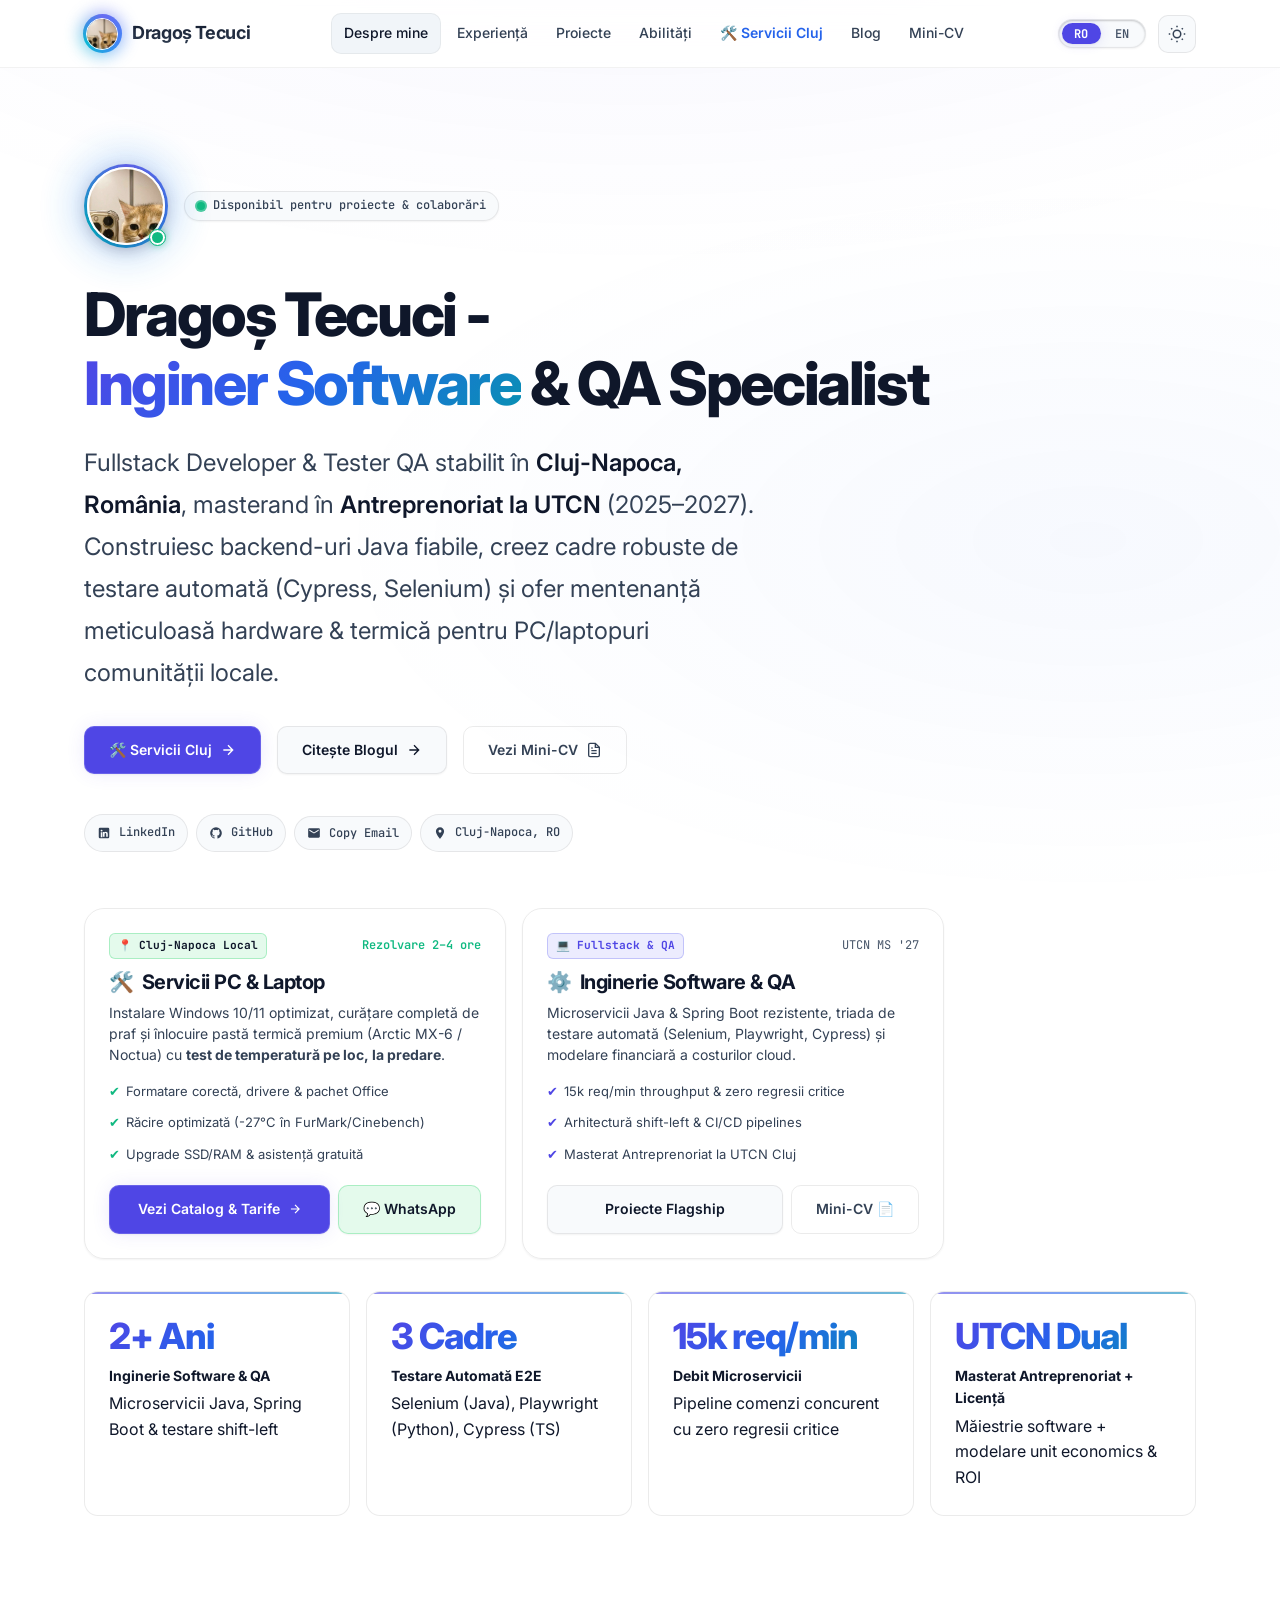
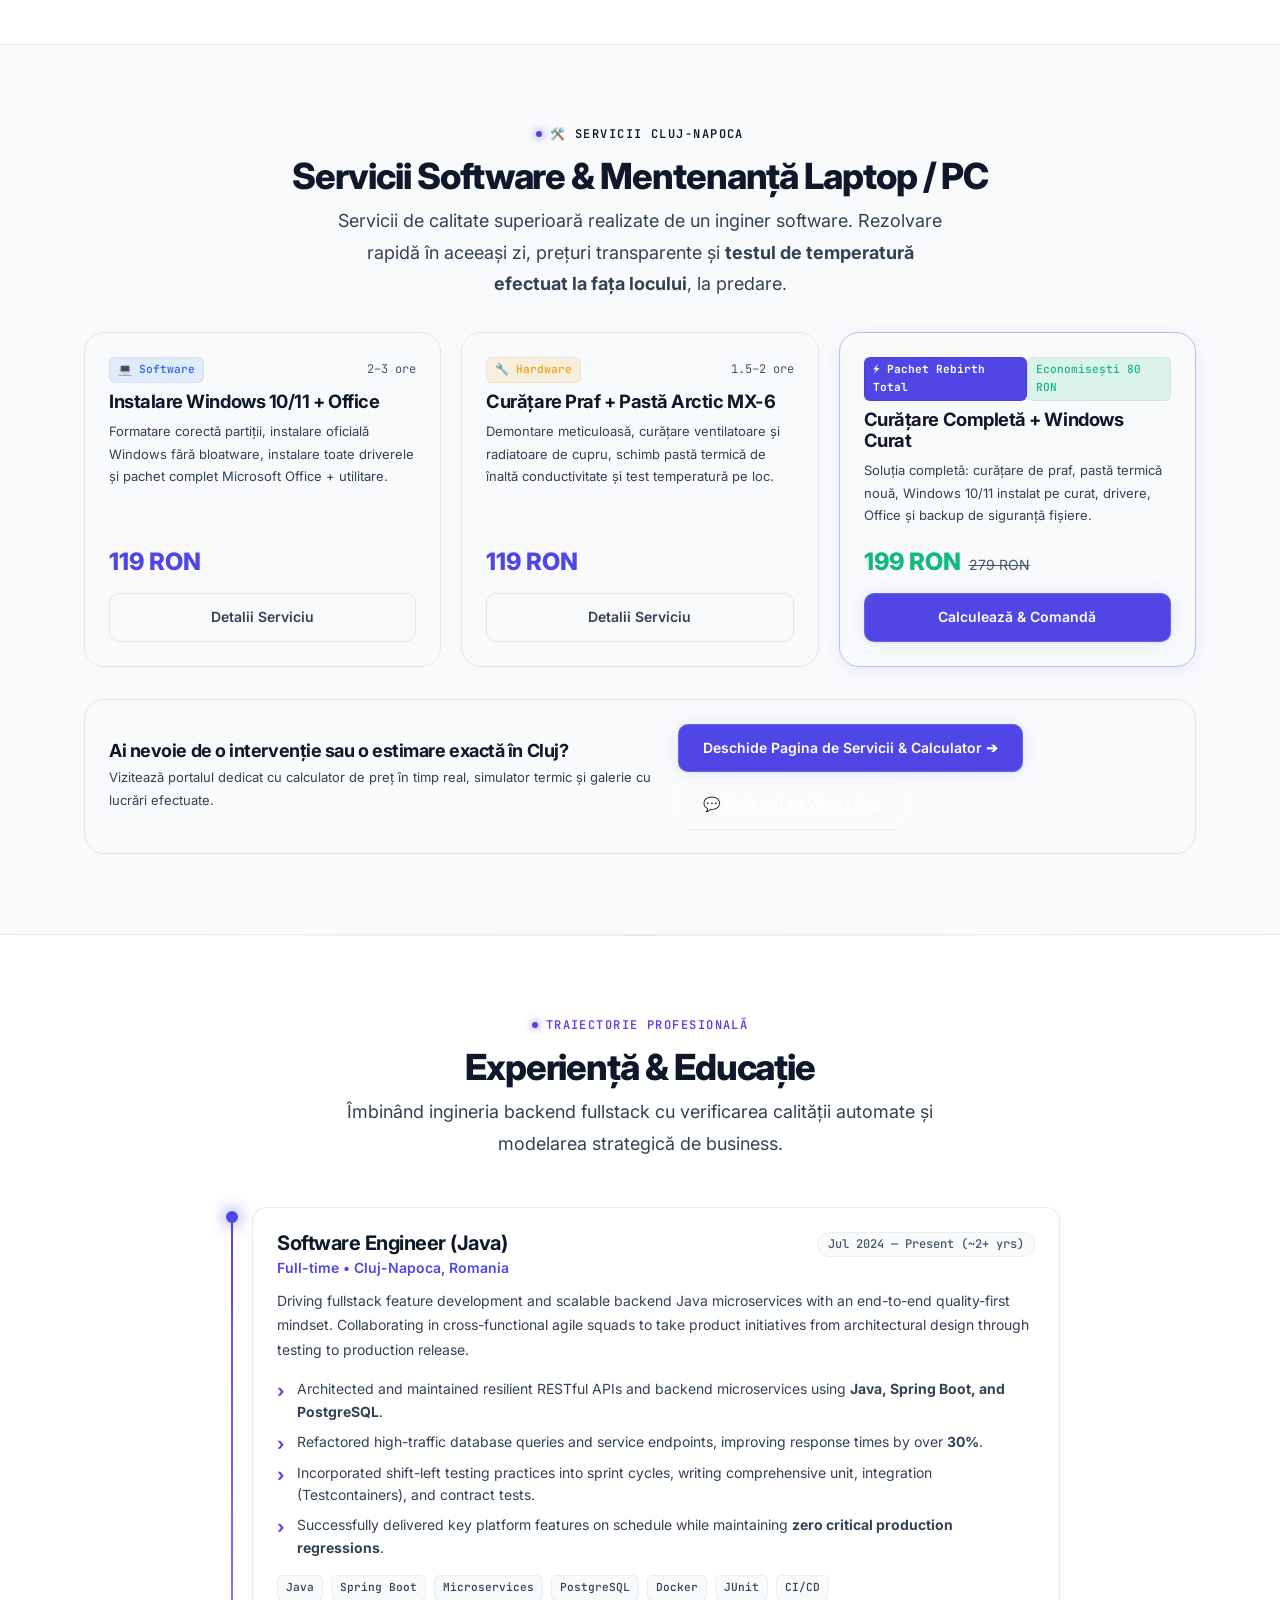
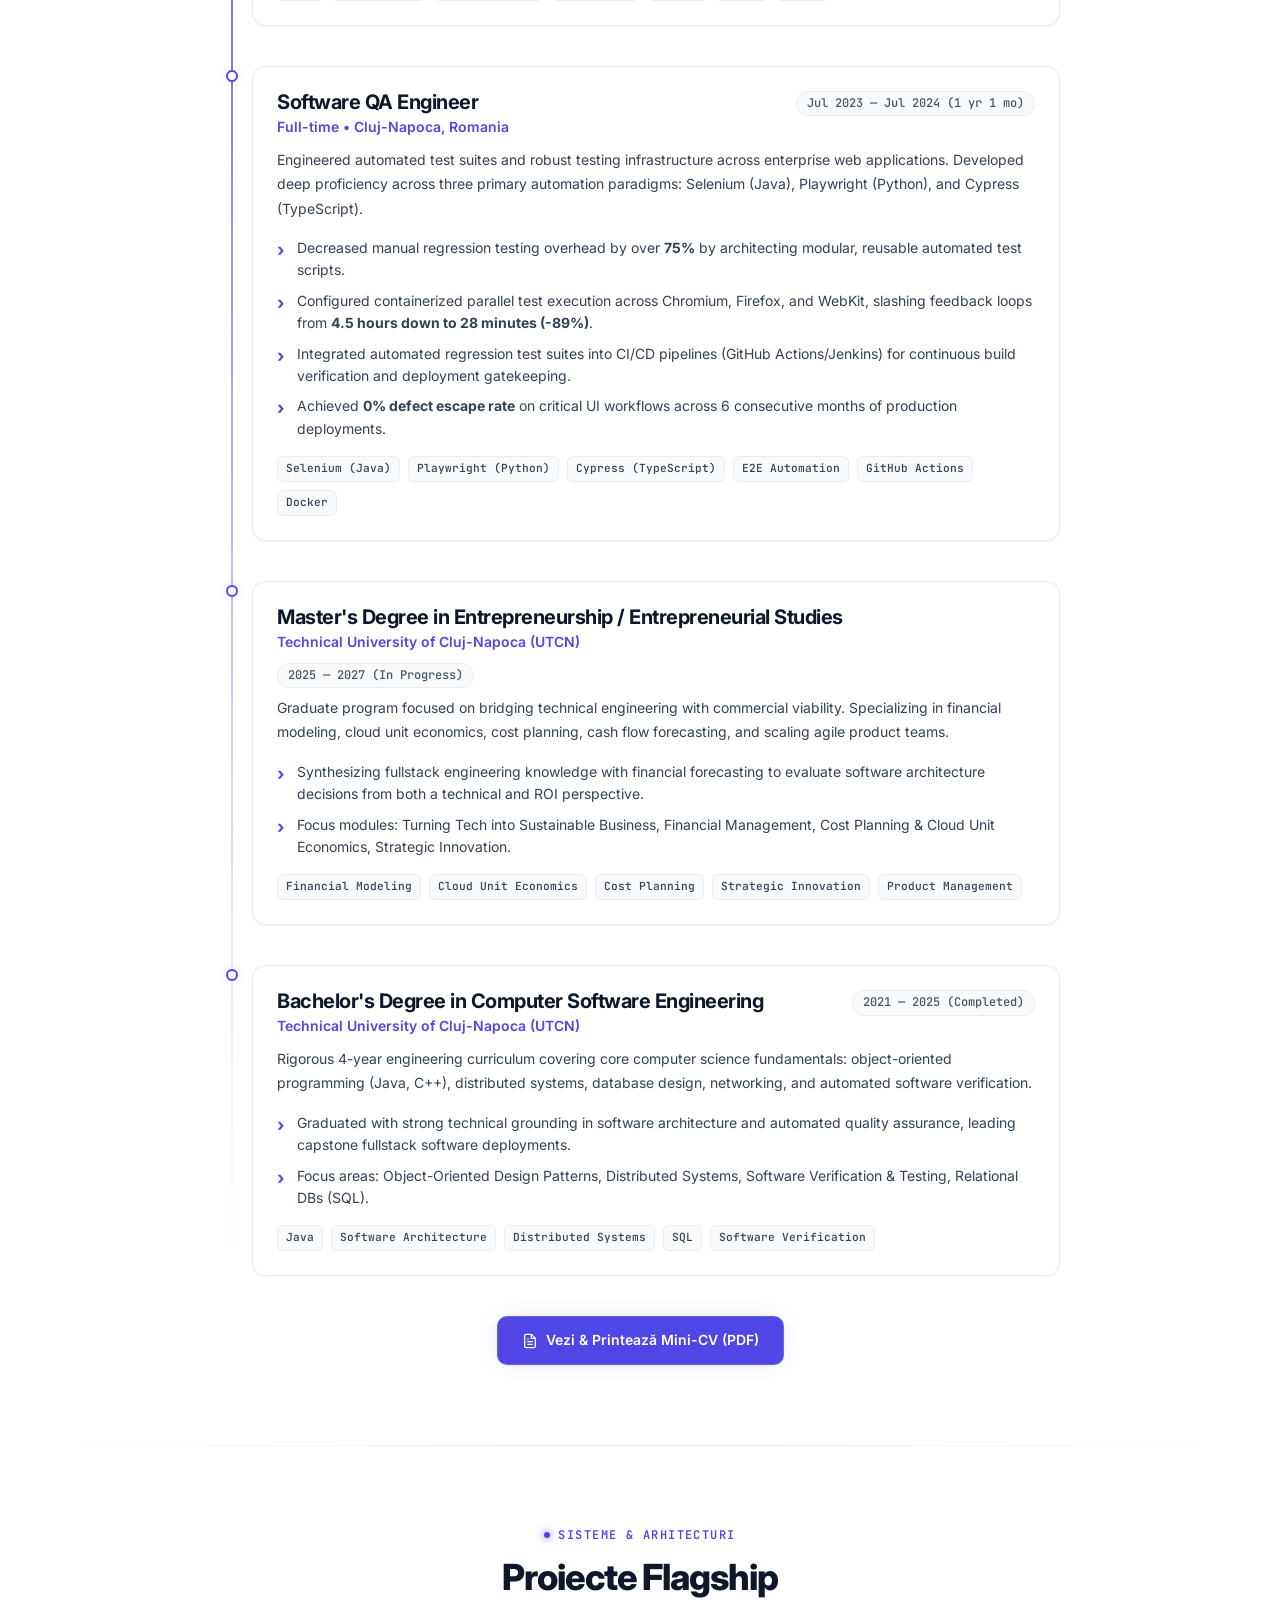
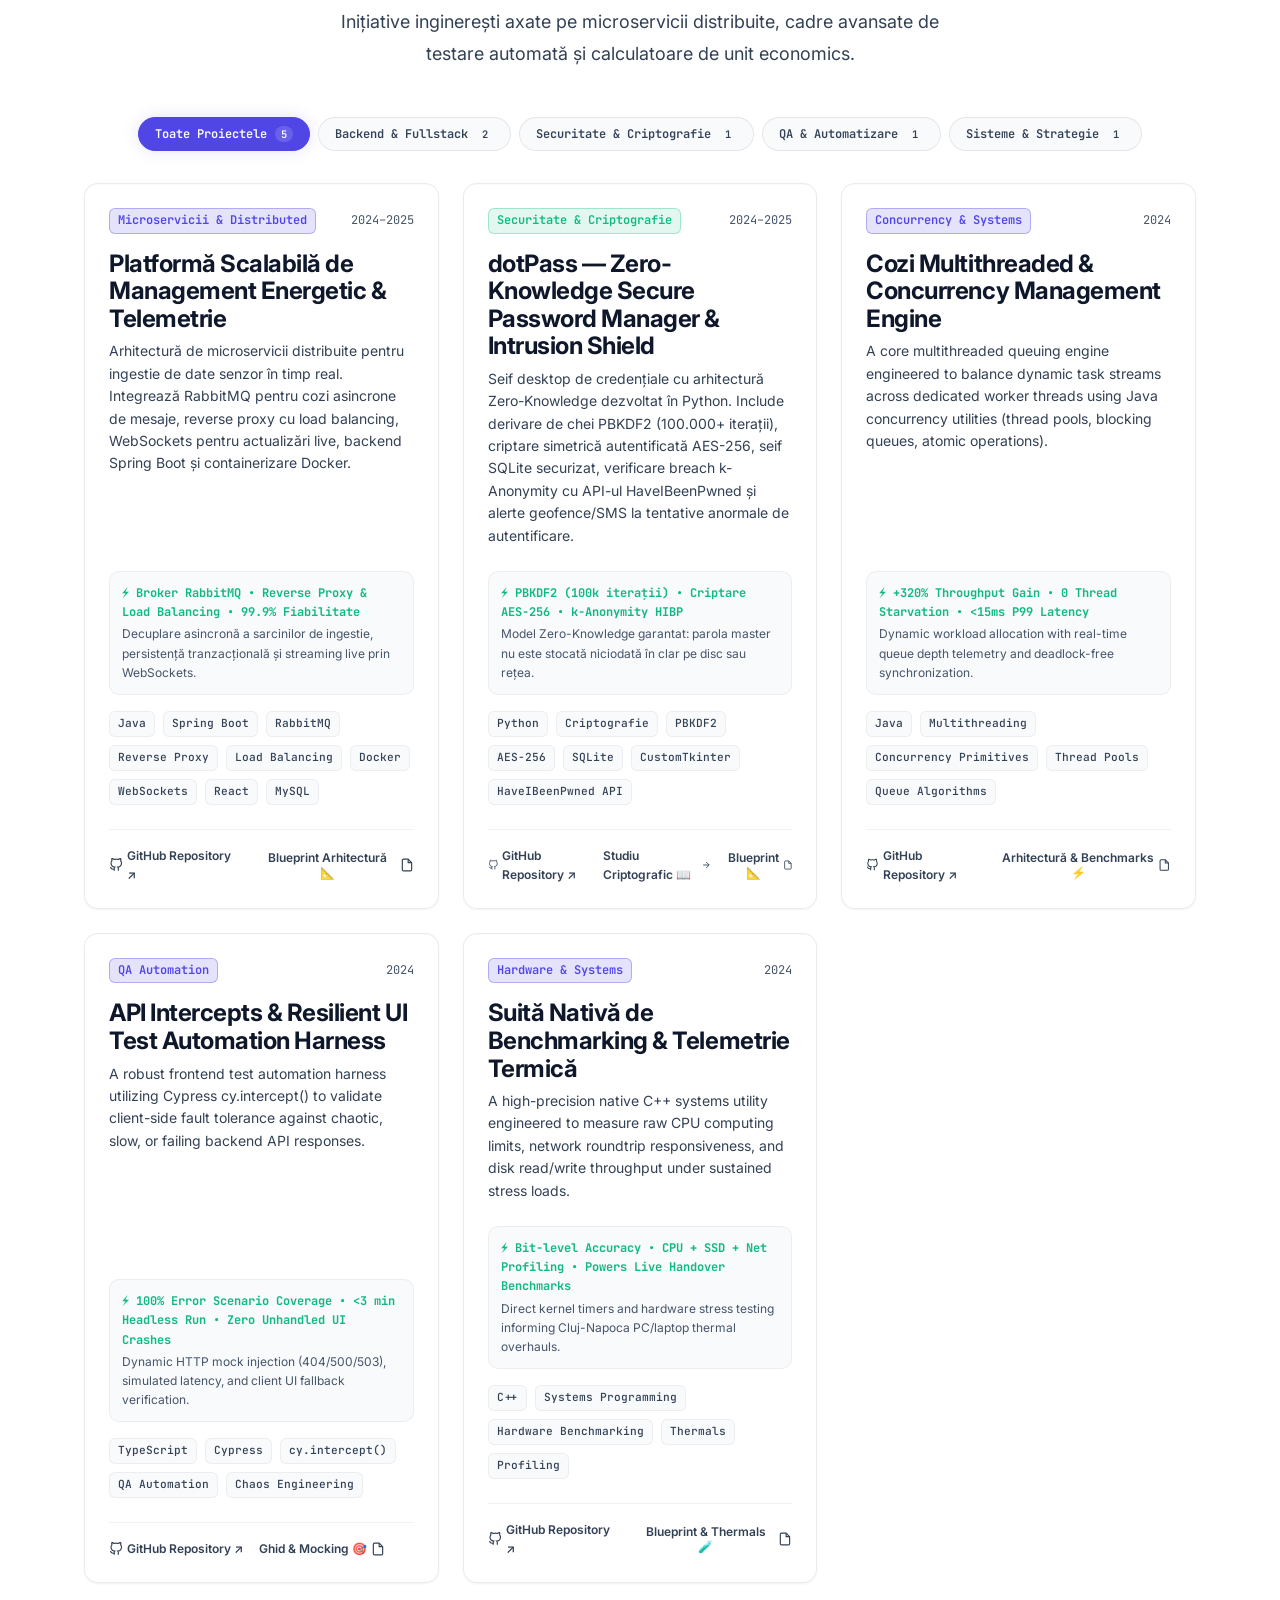
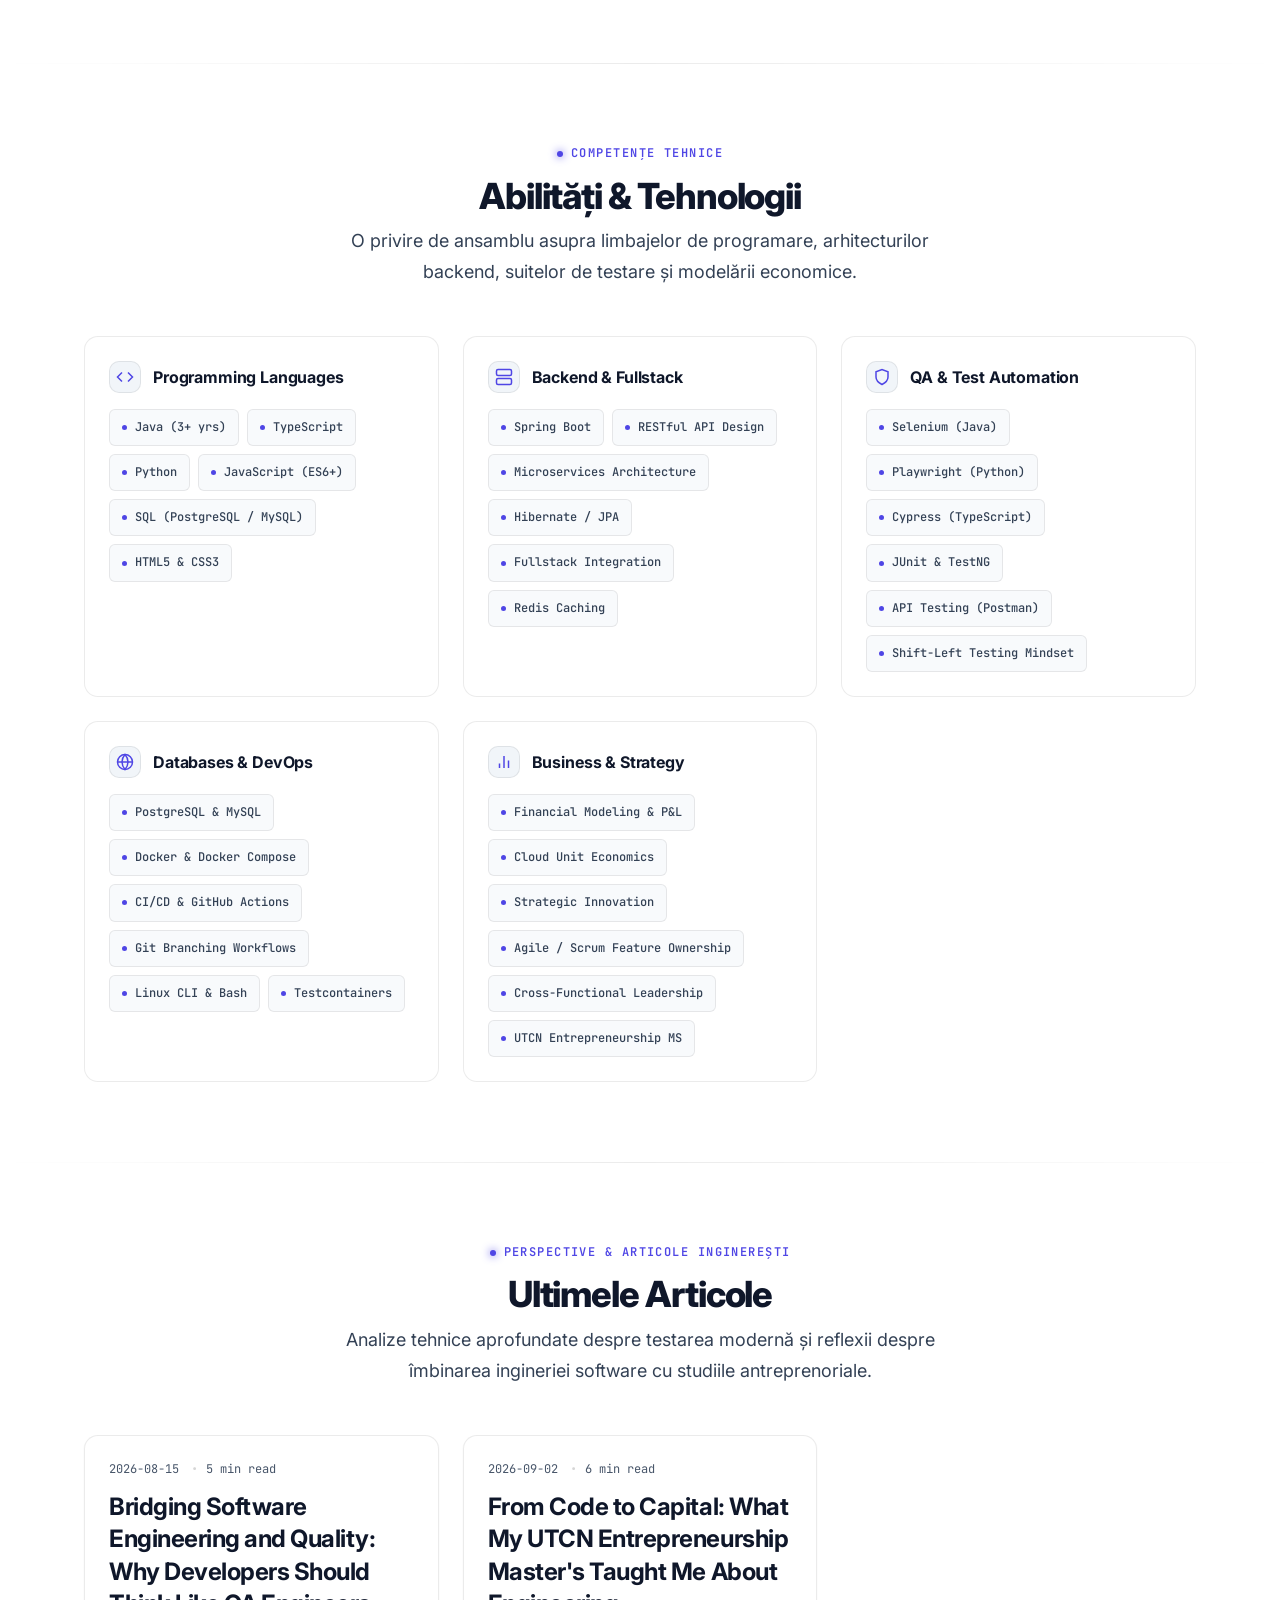
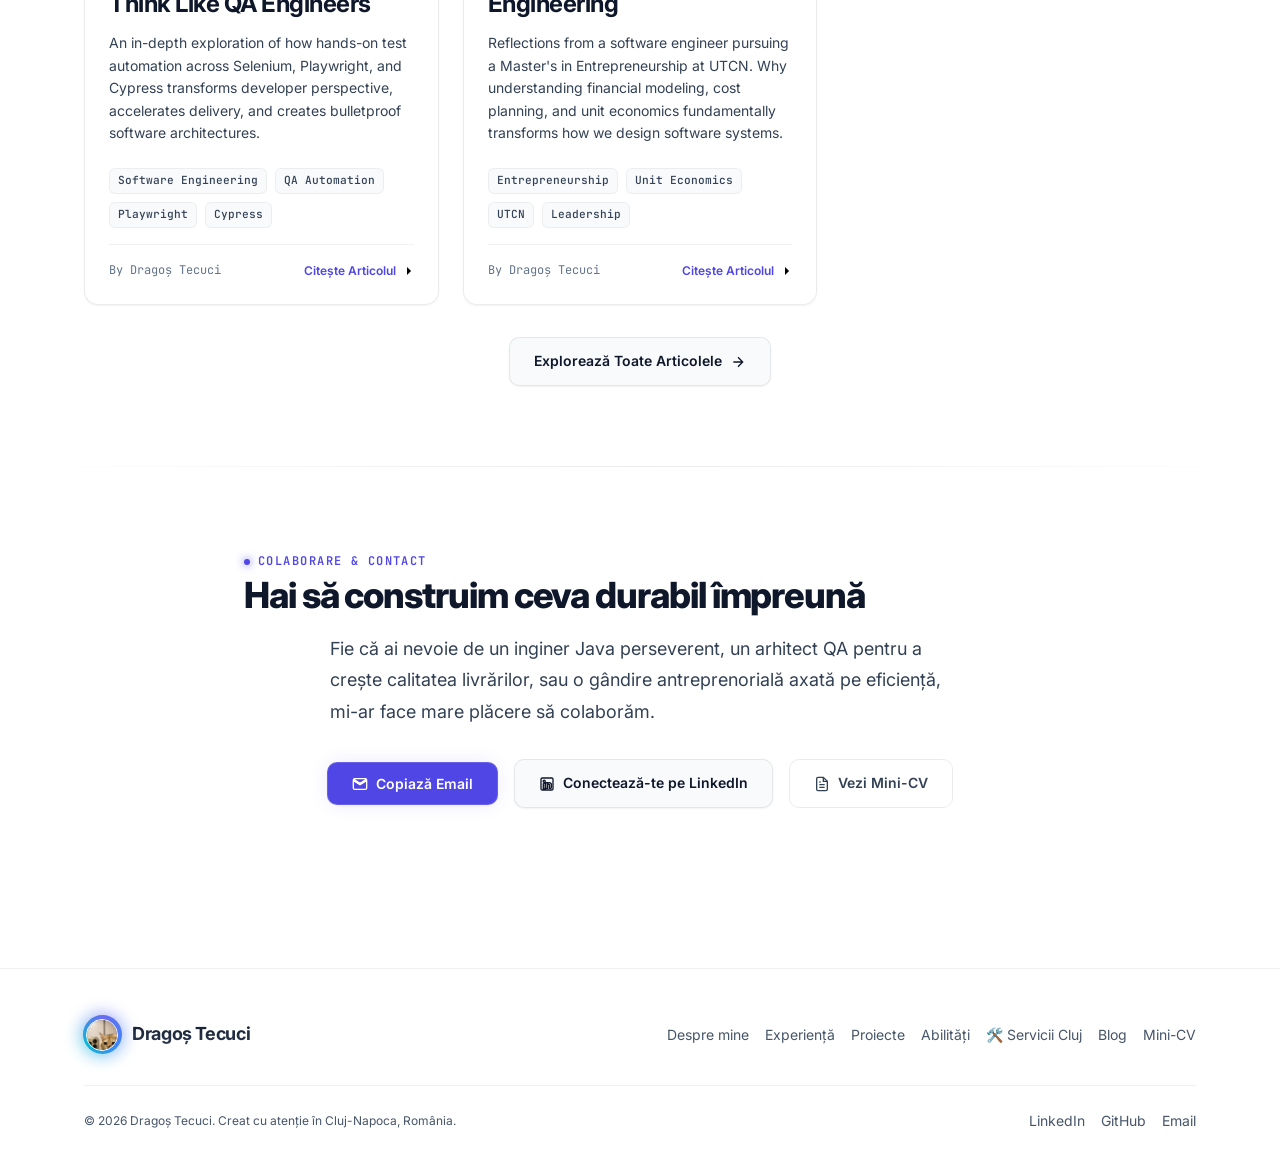
==== commit 59f71ed9: "updated some pages" ====
--- a/index.html
+++ b/index.html
@@ -158,7 +158,7 @@
             </a>
 
 
-            <button type="button" class="social-pill" data-copy-text="tecuci.dragos@example.com" data-copy-message="Email address copied to clipboard!" title="Copy Email">
+            <button type="button" class="social-pill" data-copy-text="dragostecuci@yahoo.com" data-copy-message="Email address copied to clipboard!" title="Copy Email">
               <svg viewBox="0 0 24 24"><path d="M20 4H4c-1.1 0-1.99.9-1.99 2L2 18c0 1.1.9 2 2 2h16c1.1 0 2-.9 2-2V6c0-1.1-.9-2-2-2zm0 4l-8 5-8-5V6l8 5 8-5v2z"/></svg>
               <span>Copy Email</span>
             </button>
@@ -200,7 +200,7 @@
                   <span>Vezi Catalog &amp; Tarife</span>
                   <svg viewBox="0 0 24 24" style="width: 14px; height: 14px;"><path d="M5 12h14M12 5l7 7-7 7"/></svg>
                 </a>
-                <a href="https://wa.me/40700000000?text=Salut%20Drago%C8%99,%20a%C8%99%20dori%20o%20programare%20pentru%20servicii%20PC%20%C3%AEn%20Cluj." target="_blank" class="btn btn-secondary btn-sm" style="background: rgba(37, 211, 102, 0.12); color: var(--brand-whatsapp); border-color: rgba(37, 211, 102, 0.3);">
+                <a href="https://wa.me/40750186095?text=Salut%20Drago%C8%99,%20a%C8%99%20dori%20o%20programare%20pentru%20servicii%20PC%20%C3%AEn%20Cluj." target="_blank" class="btn btn-secondary btn-sm" style="background: rgba(37, 211, 102, 0.12); color: var(--brand-whatsapp); border-color: rgba(37, 211, 102, 0.3);">
                   <span>💬 WhatsApp</span>
                 </a>
               </div>
@@ -360,7 +360,7 @@
             <a href="services.html" class="btn btn-primary" data-i18n="techspotlight.banner_btn1" style="white-space: nowrap;">
               <span>Deschide Pagina de Servicii &amp; Calculator ➔</span>
             </a>
-            <a href="https://wa.me/40700000000?text=Salut%20Drago%C8%99,%20am%20o%20problem%C4%83%20cu%20laptopul/PC-ul%20%C3%AEn%20Cluj." target="_blank" class="btn btn-secondary" data-i18n="techspotlight.banner_btn2" style="background: var(--brand-whatsapp); color: #fff; border-color: var(--brand-whatsapp); white-space: nowrap;">
+            <a href="https://wa.me/40750186095?text=Salut%20Drago%C8%99,%20am%20o%20problem%C4%83%20cu%20laptopul/PC-ul%20%C3%AEn%20Cluj." target="_blank" class="btn btn-secondary" data-i18n="techspotlight.banner_btn2" style="background: var(--brand-whatsapp); color: #fff; border-color: var(--brand-whatsapp); white-space: nowrap;">
               <span>💬 Scrie-mi pe WhatsApp</span>
             </a>
           </div>
@@ -561,55 +561,100 @@
 
         <!-- Project Category Filter Bar -->
         <div class="filter-bar projects-filter-bar justify-center">
-          <button class="filter-btn active" data-filter="all" type="button"><span class="filter-label" data-i18n="proj.filter_all">Toate Proiectele</span> <span class="filter-count">4</span></button>
-          <button class="filter-btn" data-filter="backend" type="button"><span class="filter-label" data-i18n="proj.filter_backend">Backend &amp; Fullstack</span> <span class="filter-count">2</span></button>
+          <button class="filter-btn active" data-filter="all" type="button"><span class="filter-label" data-i18n="proj.filter_all">Toate Proiectele</span> <span class="filter-count">5</span></button>
+          <button class="filter-btn" data-filter="backend" type="button"><span class="filter-label" data-i18n="proj.filter_backend">Backend &amp; Microservicii</span> <span class="filter-count">2</span></button>
+          <button class="filter-btn" data-filter="security" type="button"><span class="filter-label" data-i18n="proj.filter_security">Securitate &amp; Criptografie</span> <span class="filter-count">1</span></button>
           <button class="filter-btn" data-filter="qa" type="button"><span class="filter-label" data-i18n="proj.filter_qa">QA &amp; Automatizare</span> <span class="filter-count">1</span></button>
-          <button class="filter-btn" data-filter="strategy" type="button"><span class="filter-label" data-i18n="proj.filter_strategy">Sisteme &amp; Strategie</span> <span class="filter-count">1</span></button>
+          <button class="filter-btn" data-filter="strategy" type="button"><span class="filter-label" data-i18n="proj.filter_strategy">Sisteme &amp; Hardware</span> <span class="filter-count">1</span></button>
         </div>
 
         <div class="projects-grid">
-          <!-- Project 1 -->
-          <article class="project-card" data-category="backend">
+          <!-- Project 1: Microservices Platform (RabbitMQ & Reverse Proxy) -->
+          <article class="project-card" data-category="backend" data-project-id="fullstack">
             <div class="project-badge-bar">
-              <span class="project-badge">Backend &amp; Fullstack</span>
+              <span class="project-badge">Microservicii &amp; Distributed</span>
               <span class="project-year">2024–2025</span>
             </div>
-            <h3 class="project-title" data-i18n="projects.p1_title">Scalable Energy Management &amp; Real-Time Telemetry Platform</h3>
+            <h3 class="project-title" data-i18n="projects.p1_title">Scalable Microservices Platform &amp; Real-Time Telemetry</h3>
             <p class="project-description">
-              A high-performance fullstack platform designed for real-time sensor data ingestion, scalable processing, 
-              and intuitive energy telemetry monitoring with Java, Spring Boot, and React.
+              Arhitectură de microservicii distribuite pentru ingestie de date senzor în timp real. Integrează RabbitMQ pentru cozi asincrone de mesaje, reverse proxy cu load balancing, WebSockets pentru actualizări live, backend Spring Boot și containerizare Docker.
             </p>
             <div style="background-color: var(--bg-secondary); border-radius: var(--radius-md); padding: var(--space-3); margin-bottom: var(--space-4); border: 1px solid var(--border-subtle);">
               <div style="font-family: var(--font-mono); font-size: 0.75rem; color: var(--accent-emerald); font-weight: bold; margin-bottom: 2px;">
-                ⚡ Real-time Ingestion • Modular Architecture • 99.9% Reliability
+                ⚡ Broker RabbitMQ • Reverse Proxy &amp; Load Balancing • 99.9% Fiabilitate
               </div>
               <div style="font-size: 0.75rem; color: var(--text-tertiary);">
-                Engineered for high scalability, asynchronous processing, and resilient data persistence.
+                Decuplare asincronă a sarcinilor de ingestie, persistență tranzacțională și streaming live prin WebSockets.
               </div>
             </div>
             <div class="tag-list">
               <span class="tag">Java</span>
               <span class="tag">Spring Boot</span>
+              <span class="tag">RabbitMQ</span>
+              <span class="tag">Reverse Proxy</span>
+              <span class="tag">Load Balancing</span>
+              <span class="tag">Docker</span>
+              <span class="tag">WebSockets</span>
               <span class="tag">React</span>
-              <span class="tag">REST APIs</span>
-              <span class="tag">Distributed Systems</span>
-              <span class="tag">PostgreSQL</span>
-              <span class="tag">Docker</span>
+              <span class="tag">MySQL</span>
             </div>
             <div class="project-actions">
               <a href="https://github.com/Dragosh7/FullStackApplication" class="project-action-link" target="_blank" rel="noopener noreferrer">
                 <svg viewBox="0 0 24 24" style="width: 14px; height: 14px; stroke: currentColor; fill: none; stroke-width: 2;"><path d="M9 19c-5 1.5-5-2.5-7-3m14 6v-3.87a3.37 3.37 0 0 0-.94-2.61c3.14-.35 6.44-1.54 6.44-7A5.44 5.44 0 0 0 20 4.77 5.07 5.07 0 0 0 19.91 1S18.73.65 16 2.48a13.38 13.38 0 0 0-7 0C6.27.65 5.09 1 5.09 1A5.07 5.07 0 0 0 5 4.77a5.44 5.44 0 0 0-1.5 3.78c0 5.42 3.3 6.61 6.44 7A3.37 3.37 0 0 0 9 18.13V22"/></svg>
                 <span data-i18n="projects.btn_repo">GitHub Repository ↗</span>
               </a>
-              <a href="blog.html" class="project-action-link">
-                <span>Arhitectură &amp; Articol 📖</span>
+              <button type="button" class="project-action-link btn-open-blueprint" data-blueprint="fullstack" style="background: none; border: none; cursor: pointer; padding: 0;">
+                <span>Blueprint Arhitectură 📐</span>
+                <svg viewBox="0 0 24 24"><path d="M14 2H6a2 2 0 0 0-2 2v16a2 2 0 0 0 2 2h12a2 2 0 0 0 2-2V8z"></path><polyline points="14 2 14 8 20 8"></polyline></svg>
+              </button>
+            </div>
+          </article>
+
+          <!-- Project 2: dotPass Zero-Knowledge Password Vault -->
+          <article class="project-card" data-category="security" data-project-id="dotpass">
+            <div class="project-badge-bar">
+              <span class="project-badge" style="background: rgba(16, 185, 129, 0.12); color: var(--accent-emerald); border: 1px solid rgba(16, 185, 129, 0.3);">Securitate &amp; Criptografie</span>
+              <span class="project-year">2024–2025</span>
+            </div>
+            <h3 class="project-title">dotPass — Zero-Knowledge Secure Password Manager &amp; Intrusion Shield</h3>
+            <p class="project-description">
+              Seif desktop de credențiale cu arhitectură Zero-Knowledge dezvoltat în Python. Include derivare de chei PBKDF2 (100.000+ iterații), criptare simetrică autentificată AES-256, seif SQLite securizat, verificare breach k-Anonymity cu API-ul HaveIBeenPwned și alerte geofence/SMS la tentative anormale de autentificare.
+            </p>
+            <div style="background-color: var(--bg-secondary); border-radius: var(--radius-md); padding: var(--space-3); margin-bottom: var(--space-4); border: 1px solid var(--border-subtle);">
+              <div style="font-family: var(--font-mono); font-size: 0.75rem; color: var(--accent-emerald); font-weight: bold; margin-bottom: 2px;">
+                ⚡ PBKDF2 (100k iterații) • Criptare AES-256 • k-Anonymity HIBP
+              </div>
+              <div style="font-size: 0.75rem; color: var(--text-tertiary);">
+                Model Zero-Knowledge garantat: parola master nu este stocată niciodată în clar pe disc sau rețea.
+              </div>
+            </div>
+            <div class="tag-list">
+              <span class="tag">Python</span>
+              <span class="tag">Criptografie</span>
+              <span class="tag">PBKDF2</span>
+              <span class="tag">AES-256</span>
+              <span class="tag">SQLite</span>
+              <span class="tag">CustomTkinter</span>
+              <span class="tag">HaveIBeenPwned API</span>
+            </div>
+            <div class="project-actions">
+              <a href="https://github.com/Dragosh7/dotPass" class="project-action-link" target="_blank" rel="noopener noreferrer">
+                <svg viewBox="0 0 24 24" style="width: 14px; height: 14px; stroke: currentColor; fill: none; stroke-width: 2;"><path d="M9 19c-5 1.5-5-2.5-7-3m14 6v-3.87a3.37 3.37 0 0 0-.94-2.61c3.14-.35 6.44-1.54 6.44-7A5.44 5.44 0 0 0 20 4.77 5.07 5.07 0 0 0 19.91 1S18.73.65 16 2.48a13.38 13.38 0 0 0-7 0C6.27.65 5.09 1 5.09 1A5.07 5.07 0 0 0 5 4.77a5.44 5.44 0 0 0-1.5 3.78c0 5.42 3.3 6.61 6.44 7A3.37 3.37 0 0 0 9 18.13V22"/></svg>
+                <span data-i18n="projects.btn_repo">GitHub Repository ↗</span>
+              </a>
+              <a href="blog.html?post=dotpass-cryptographic-architecture" class="project-action-link">
+                <span>Studiu Criptografic 📖</span>
                 <svg viewBox="0 0 24 24"><path d="M5 12h14M12 5l7 7-7 7"/></svg>
               </a>
+              <button type="button" class="project-action-link btn-open-blueprint" data-blueprint="dotpass" style="background: none; border: none; cursor: pointer; padding: 0;">
+                <span>Blueprint 📐</span>
+                <svg viewBox="0 0 24 24"><path d="M14 2H6a2 2 0 0 0-2 2v16a2 2 0 0 0 2 2h12a2 2 0 0 0 2-2V8z"></path><polyline points="14 2 14 8 20 8"></polyline></svg>
+              </button>
             </div>
           </article>
 
-          <!-- Project 2 -->
-          <article class="project-card" data-category="backend">
+          <!-- Project 3 -->
+          <article class="project-card" data-category="backend" data-project-id="concurrency">
             <div class="project-badge-bar">
               <span class="project-badge">Concurrency &amp; Systems</span>
               <span class="project-year">2024</span>
@@ -639,15 +684,15 @@
                 <svg viewBox="0 0 24 24" style="width: 14px; height: 14px; stroke: currentColor; fill: none; stroke-width: 2;"><path d="M9 19c-5 1.5-5-2.5-7-3m14 6v-3.87a3.37 3.37 0 0 0-.94-2.61c3.14-.35 6.44-1.54 6.44-7A5.44 5.44 0 0 0 20 4.77 5.07 5.07 0 0 0 19.91 1S18.73.65 16 2.48a13.38 13.38 0 0 0-7 0C6.27.65 5.09 1 5.09 1A5.07 5.07 0 0 0 5 4.77a5.44 5.44 0 0 0-1.5 3.78c0 5.42 3.3 6.61 6.44 7A3.37 3.37 0 0 0 9 18.13V22"/></svg>
                 <span data-i18n="projects.btn_repo">GitHub Repository ↗</span>
               </a>
-              <a href="https://github.com/Dragosh7/Multi-threading-queue-management#readme" class="project-action-link" target="_blank" rel="noopener noreferrer">
+              <button type="button" class="project-action-link btn-open-blueprint" data-blueprint="concurrency" style="background: none; border: none; cursor: pointer; padding: 0;">
                 <span>Arhitectură &amp; Benchmarks ⚡</span>
-                <svg viewBox="0 0 24 24"><path d="M18 13v6a2 2 0 0 1-2 2H5a2 2 0 0 1-2-2V8a2 2 0 0 1 2-2h6M15 3h6v6M10 14L21 3"/></svg>
-              </a>
+                <svg viewBox="0 0 24 24"><path d="M14 2H6a2 2 0 0 0-2 2v16a2 2 0 0 0 2 2h12a2 2 0 0 0 2-2V8z"></path><polyline points="14 2 14 8 20 8"></polyline></svg>
+              </button>
             </div>
           </article>
 
-          <!-- Project 3 -->
-          <article class="project-card" data-category="qa">
+          <!-- Project 4 -->
+          <article class="project-card" data-category="qa" data-project-id="cypress">
             <div class="project-badge-bar">
               <span class="project-badge">QA Automation</span>
               <span class="project-year">2024</span>
@@ -677,15 +722,15 @@
                 <svg viewBox="0 0 24 24" style="width: 14px; height: 14px; stroke: currentColor; fill: none; stroke-width: 2;"><path d="M9 19c-5 1.5-5-2.5-7-3m14 6v-3.87a3.37 3.37 0 0 0-.94-2.61c3.14-.35 6.44-1.54 6.44-7A5.44 5.44 0 0 0 20 4.77 5.07 5.07 0 0 0 19.91 1S18.73.65 16 2.48a13.38 13.38 0 0 0-7 0C6.27.65 5.09 1 5.09 1A5.07 5.07 0 0 0 5 4.77a5.44 5.44 0 0 0-1.5 3.78c0 5.42 3.3 6.61 6.44 7A3.37 3.37 0 0 0 9 18.13V22"/></svg>
                 <span data-i18n="projects.btn_repo">GitHub Repository ↗</span>
               </a>
-              <a href="blog.html" class="project-action-link">
-                <span>Ghid QA &amp; Cypress 🎯</span>
-                <svg viewBox="0 0 24 24"><path d="M5 12h14M12 5l7 7-7 7"/></svg>
-              </a>
+              <button type="button" class="project-action-link btn-open-blueprint" data-blueprint="cypress" style="background: none; border: none; cursor: pointer; padding: 0;">
+                <span>Ghid &amp; Mocking 🎯</span>
+                <svg viewBox="0 0 24 24"><path d="M14 2H6a2 2 0 0 0-2 2v16a2 2 0 0 0 2 2h12a2 2 0 0 0 2-2V8z"></path><polyline points="14 2 14 8 20 8"></polyline></svg>
+              </button>
             </div>
           </article>
 
-          <!-- Project 4 -->
-          <article class="project-card" data-category="strategy">
+          <!-- Project 5 -->
+          <article class="project-card" data-category="strategy" data-project-id="benchmark">
             <div class="project-badge-bar">
               <span class="project-badge">Hardware &amp; Systems</span>
               <span class="project-year">2024</span>
@@ -715,10 +760,10 @@
                 <svg viewBox="0 0 24 24" style="width: 14px; height: 14px; stroke: currentColor; fill: none; stroke-width: 2;"><path d="M9 19c-5 1.5-5-2.5-7-3m14 6v-3.87a3.37 3.37 0 0 0-.94-2.61c3.14-.35 6.44-1.54 6.44-7A5.44 5.44 0 0 0 20 4.77 5.07 5.07 0 0 0 19.91 1S18.73.65 16 2.48a13.38 13.38 0 0 0-7 0C6.27.65 5.09 1 5.09 1A5.07 5.07 0 0 0 5 4.77a5.44 5.44 0 0 0-1.5 3.78c0 5.42 3.3 6.61 6.44 7A3.37 3.37 0 0 0 9 18.13V22"/></svg>
                 <span data-i18n="projects.btn_repo">GitHub Repository ↗</span>
               </a>
-              <a href="services.html#thermals" class="project-action-link">
-                <span>Simulator Termic Live 🧪</span>
-                <svg viewBox="0 0 24 24"><path d="M5 12h14M12 5l7 7-7 7"/></svg>
-              </a>
+              <button type="button" class="project-action-link btn-open-blueprint" data-blueprint="benchmark" style="background: none; border: none; cursor: pointer; padding: 0;">
+                <span>Blueprint &amp; Thermals 🧪</span>
+                <svg viewBox="0 0 24 24"><path d="M14 2H6a2 2 0 0 0-2 2v16a2 2 0 0 0 2 2h12a2 2 0 0 0 2-2V8z"></path><polyline points="14 2 14 8 20 8"></polyline></svg>
+              </button>
             </div>
           </article>
         </div>
@@ -930,7 +975,7 @@
         </p>
 
         <div class="hero-cta-group justify-center">
-          <button type="button" class="btn btn-primary" data-copy-text="tecuci.dragos@example.com" data-copy-message="Email address copied to clipboard!" data-i18n="contact.btn_email">
+          <button type="button" class="btn btn-primary" data-copy-text="dragostecuci@yahoo.com" data-copy-message="Email address copied to clipboard!" data-i18n="contact.btn_email">
             <svg viewBox="0 0 24 24"><path d="M20 4H4c-1.1 0-1.99.9-1.99 2L2 18c0 1.1.9 2 2 2h16c1.1 0 2-.9 2-2V6c0-1.1-.9-2-2-2zm0 4l-8 5-8-5V6l8 5 8-5v2z"/></svg>
             <span>Copiază Email</span>
           </button>
@@ -946,6 +991,47 @@
       </div>
     </section>
   </main>
+
+  <!-- ============================================================================
+       ARCHITECTURE BLUEPRINT MODAL ([1.1])
+       ============================================================================ -->
+  <div id="blueprintModalBackdrop" class="blueprint-modal-backdrop" aria-modal="true" role="dialog" aria-labelledby="blueprintModalTitle" style="display: none;">
+    <div class="blueprint-modal-card">
+      <div class="blueprint-modal-header">
+        <div>
+          <span id="blueprintModalBadge" class="tag" style="background: rgba(99, 102, 241, 0.12); color: var(--accent-primary); margin-bottom: 0.25rem;">Arhitectură de Sistem</span>
+          <h3 id="blueprintModalTitle" class="blueprint-modal-title">Blueprint Arhitectură</h3>
+        </div>
+        <button type="button" class="blueprint-close-btn" id="btnCloseBlueprintModal" aria-label="Închide blueprint">
+          <svg viewBox="0 0 24 24"><line x1="18" y1="6" x2="6" y2="18"></line><line x1="6" y1="6" x2="18" y2="18"></line></svg>
+        </button>
+      </div>
+      <div class="blueprint-modal-body" id="blueprintModalContent">
+        <!-- Injected dynamically by app.js -->
+      </div>
+    </div>
+  </div>
+
+  <!-- ============================================================================
+       MOBILE STICKY ACTION STRIP ([1.4])
+       ============================================================================ -->
+  <aside class="mobile-sticky-action-strip" aria-label="Acțiuni rapide mobile">
+    <a href="https://wa.me/40750186095?text=Salut%20Drago%C8%99,%20am%20v%C4%83zut%20portofoliul%20t%C4%83u." class="mobile-action-btn action-whatsapp" target="_blank" rel="noopener noreferrer">
+      <svg viewBox="0 0 24 24" style="width: 15px; height: 15px; fill: currentColor;"><path d="M.057 24l1.687-6.163c-1.041-1.804-1.588-3.849-1.587-5.946.003-6.556 5.338-11.891 11.893-11.891 3.181.001 6.167 1.24 8.413 3.488 2.245 2.248 3.481 5.236 3.48 8.414-.003 6.557-5.338 11.892-11.893 11.892-1.99-.001-3.951-.5-5.688-1.448l-6.305 1.654zm6.597-3.807c1.676.995 3.276 1.591 5.392 1.592 5.448 0 9.886-4.434 9.889-9.885.002-5.462-4.415-9.89-9.881-9.892-5.452 0-9.887 4.434-9.889 9.884-.001 2.225.651 3.891 1.746 5.634l-.999 3.648 3.742-.981z"/></svg>
+      <span>WhatsApp</span>
+    </a>
+    <a href="tel:+40750186095" class="mobile-action-btn action-call">
+      <svg viewBox="0 0 24 24" style="width: 15px; height: 15px; stroke: currentColor; fill: none; stroke-width: 2;"><path d="M22 16.92v3a2 2 0 0 1-2.18 2 19.79 19.79 0 0 1-8.63-3.07 19.5 19.5 0 0 1-6-6 19.79 19.79 0 0 1-3.07-8.67A2 2 0 0 1 4.11 2h3a2 2 0 0 1 2 1.72 12.84 12.84 0 0 0 .7 2.81 2 2 0 0 1-.45 2.11L8.09 9.91a16 16 0 0 0 6 6l1.27-1.27a2 2 0 0 1 2.11-.45 12.84 12.84 0 0 0 2.81.7A2 2 0 0 1 22 16.92z"></path></svg>
+      <span>Apelează</span>
+    </a>
+    <a href="resume.html" class="mobile-action-btn action-cv">
+      <svg viewBox="0 0 24 24" style="width: 15px; height: 15px; stroke: currentColor; fill: none; stroke-width: 2;"><path d="M14 2H6a2 2 0 0 0-2 2v16a2 2 0 0 0 2 2h12a2 2 0 0 0 2-2V8z"></path><polyline points="14 2 14 8 20 8"></polyline></svg>
+      <span>Mini-CV</span>
+    </a>
+    <a href="services.html" class="mobile-action-btn action-services">
+      <span>🛠️ Servicii</span>
+    </a>
+  </aside>
 
   <!-- ============================================================================
        SITE FOOTER
@@ -975,7 +1061,7 @@
         <div class="flex items-center gap-4">
           <a href="https://www.linkedin.com/in/tecuci-dragos" class="footer-link" target="_blank" rel="noopener noreferrer">LinkedIn</a>
           <a href="https://github.com/Dragosh7" class="footer-link" target="_blank" rel="noopener noreferrer">GitHub</a>
-          <button type="button" class="footer-link" data-copy-text="tecuci.dragos@example.com" data-copy-message="Email copied to clipboard!" style="background: none; border: none; cursor: pointer; padding: 0;">Email</button>
+          <button type="button" class="footer-link" data-copy-text="dragostecuci@yahoo.com" data-copy-message="Email copied to clipboard!" style="background: none; border: none; cursor: pointer; padding: 0;">Email</button>
         </div>
       </div>
     </div>
--- a/assets/css/style.css
+++ b/assets/css/style.css
@@ -592,15 +592,13 @@
   background: conic-gradient(
     from 0deg,
     #6366f1 0deg,
-    #38bdf8 72deg,
-    #10b981 144deg,
-    #f59e0b 216deg,
-    #ec4899 288deg,
+    #3b82f6 120deg,
+    #06b6d4 240deg,
     #6366f1 360deg
   );
   animation: avatar-spin-ring 4s linear infinite;
   z-index: 1;
-  opacity: 0.9;
+  opacity: 0.95;
   transition: opacity 0.3s ease, filter 0.3s ease;
 }
 
@@ -613,13 +611,12 @@
   background: conic-gradient(
     from 0deg,
     #6366f1 0deg,
-    #38bdf8 72deg,
-    #10b981 144deg,
-    #ec4899 288deg,
+    #3b82f6 120deg,
+    #06b6d4 240deg,
     #6366f1 360deg
   );
-  filter: blur(6px);
-  opacity: 0.45;
+  filter: blur(8px);
+  opacity: 0.55;
   animation: avatar-spin-ring 4s linear infinite;
   z-index: 0;
   transition: opacity 0.3s ease, filter 0.3s ease;
@@ -947,21 +944,21 @@
   transition: transform 0.45s cubic-bezier(0.34, 1.56, 0.64, 1);
 }
 
-/* Ambient Pulsating Glow Aura */
+/* Ambient Pulsating Glow Aura (Matching "Inginer Software" Indigo-Cyan Gradient) */
 .hero-avatar-glow {
   position: absolute;
-  inset: -12px;
+  inset: -14px;
   border-radius: 50%;
-  background: radial-gradient(circle, rgba(99, 102, 241, 0.5) 0%, rgba(56, 189, 248, 0.3) 45%, transparent 70%);
-  filter: blur(16px);
-  opacity: 0.75;
+  background: radial-gradient(circle, rgba(99, 102, 241, 0.6) 0%, rgba(59, 130, 246, 0.35) 45%, rgba(6, 182, 212, 0.15) 70%, transparent 80%);
+  filter: blur(18px);
+  opacity: 0.85;
   animation: hero-avatar-glow-breathe 4s ease-in-out infinite;
   z-index: 0;
   pointer-events: none;
   transition: opacity 0.4s ease, filter 0.4s ease, transform 0.4s ease;
 }
 
-/* Rotating Iridescent Rainbow Conic Border */
+/* Rotating "Inginer Software" Conic Border (Electric Indigo -> Blue -> Cyan) */
 .hero-avatar-ring {
   position: relative;
   width: 100%;
@@ -983,10 +980,8 @@
   background: conic-gradient(
     from 0deg,
     #6366f1 0deg,
-    #38bdf8 72deg,
-    #10b981 144deg,
-    #f59e0b 216deg,
-    #ec4899 288deg,
+    #3b82f6 120deg,
+    #06b6d4 240deg,
     #6366f1 360deg
   );
   animation: avatar-spin-ring 5s linear infinite;
@@ -1094,14 +1089,13 @@
   height: 68px;
   border-radius: 50%;
   padding: 2px;
-  background: conic-gradient(from 0deg, #6366f1, #38bdf8, #10b981, #ec4899, #6366f1);
+  background: conic-gradient(from 0deg, #6366f1, #3b82f6, #06b6d4, #6366f1);
   animation: avatar-spin-ring 6s linear infinite;
   display: inline-flex;
   align-items: center;
   justify-content: center;
   flex-shrink: 0;
-  box-shadow: 0 4px 14px rgba(99, 102, 241, 0.25);
-  margin-bottom: var(--space-2);
+  box-shadow: 0 4px 14px rgba(99, 102, 241, 0.35);
 }
 
 .resume-avatar-img {
@@ -3204,4 +3198,340 @@
     page-break-after: avoid !important;
     break-after: avoid !important;
   }
-}
+
+  /* [3.4] Print-Only Discrete QR Code */
+  .resume-header {
+    position: relative !important;
+    padding-right: 75pt !important;
+  }
+
+  .resume-print-qr {
+    display: flex !important;
+    flex-direction: column !important;
+    align-items: center !important;
+    text-align: center !important;
+    position: absolute !important;
+    top: 0 !important;
+    right: 0 !important;
+    padding: 3pt 5pt !important;
+    background: #ffffff !important;
+    border: 1pt solid #cbd5e1 !important;
+    border-radius: 4pt !important;
+  }
+
+  .resume-print-qr .print-qr-code-svg {
+    width: 44pt !important;
+    height: 44pt !important;
+    display: block !important;
+  }
+
+  .resume-print-qr .resume-qr-caption {
+    font-size: 6pt !important;
+    font-weight: 700 !important;
+    color: #0f172a !important;
+    margin-top: 1pt !important;
+  }
+
+  .resume-print-qr .resume-qr-url {
+    font-size: 5.5pt !important;
+    font-family: monospace !important;
+    color: #475569 !important;
+  }
+}
+
+/* ==============================================================================
+   SCREEN: RESUME PRINT QR HIDE
+   ============================================================================== */
+.resume-print-qr {
+  display: none !important;
+}
+
+/* ==============================================================================
+   ARCHITECTURE BLUEPRINT MODAL ([1.1])
+   ============================================================================== */
+.blueprint-modal-backdrop {
+  position: fixed;
+  inset: 0;
+  background: rgba(3, 7, 18, 0.78);
+  backdrop-filter: blur(10px);
+  -webkit-backdrop-filter: blur(10px);
+  z-index: 1050;
+  display: flex;
+  align-items: center;
+  justify-content: center;
+  padding: 1.25rem;
+  opacity: 0;
+  pointer-events: none;
+  transition: opacity 0.25s cubic-bezier(0.16, 1, 0.3, 1);
+}
+
+.blueprint-modal-backdrop.is-open {
+  opacity: 1;
+  pointer-events: auto;
+}
+
+.blueprint-modal-card {
+  background: var(--bg-surface, #0f172a);
+  border: 1px solid rgba(99, 102, 241, 0.35);
+  border-radius: 16px;
+  box-shadow: 0 25px 50px -12px rgba(0, 0, 0, 0.7), 0 0 35px rgba(99, 102, 241, 0.18);
+  width: 100%;
+  max-width: 840px;
+  max-height: 88vh;
+  display: flex;
+  flex-direction: column;
+  overflow: hidden;
+  transform: scale(0.95) translateY(12px);
+  transition: transform 0.25s cubic-bezier(0.16, 1, 0.3, 1);
+}
+
+.blueprint-modal-backdrop.is-open .blueprint-modal-card {
+  transform: scale(1) translateY(0);
+}
+
+.blueprint-modal-header {
+  display: flex;
+  align-items: center;
+  justify-content: space-between;
+  padding: 1.15rem 1.5rem;
+  border-bottom: 1px solid rgba(255, 255, 255, 0.08);
+  background: rgba(15, 23, 42, 0.85);
+}
+
+.blueprint-modal-title {
+  font-size: 1.2rem;
+  font-weight: 700;
+  color: var(--text-primary, #f8fafc);
+  margin: 0;
+}
+
+.blueprint-close-btn {
+  background: rgba(255, 255, 255, 0.06);
+  border: 1px solid rgba(255, 255, 255, 0.12);
+  color: var(--text-secondary, #94a3b8);
+  width: 36px;
+  height: 36px;
+  border-radius: 50%;
+  display: flex;
+  align-items: center;
+  justify-content: center;
+  cursor: pointer;
+  transition: all 0.2s ease;
+}
+
+.blueprint-close-btn:hover {
+  background: rgba(239, 68, 68, 0.2);
+  color: #ef4444;
+  border-color: rgba(239, 68, 68, 0.4);
+  transform: rotate(90deg);
+}
+
+.blueprint-close-btn svg {
+  width: 18px;
+  height: 18px;
+  stroke: currentColor;
+  stroke-width: 2;
+  fill: none;
+}
+
+.blueprint-modal-body {
+  padding: 1.5rem;
+  overflow-y: auto;
+  display: flex;
+  flex-direction: column;
+  gap: 1.25rem;
+}
+
+.blueprint-diagram-box {
+  background: rgba(2, 6, 23, 0.85);
+  border: 1px solid rgba(99, 102, 241, 0.28);
+  border-radius: 12px;
+  padding: 1.25rem;
+  font-family: var(--font-mono, monospace);
+  font-size: 0.8rem;
+  line-height: 1.5;
+  color: #38bdf8;
+  overflow-x: auto;
+  white-space: pre;
+  box-shadow: inset 0 2px 10px rgba(0, 0, 0, 0.4);
+}
+
+.blueprint-components-grid {
+  display: grid;
+  grid-template-columns: repeat(auto-fit, minmax(230px, 1fr));
+  gap: 0.85rem;
+}
+
+.blueprint-component-card {
+  background: rgba(255, 255, 255, 0.03);
+  border: 1px solid rgba(255, 255, 255, 0.08);
+  border-radius: 10px;
+  padding: 0.9rem;
+  transition: border-color 0.2s ease;
+}
+
+.blueprint-component-card:hover {
+  border-color: rgba(99, 102, 241, 0.4);
+}
+
+.blueprint-component-card h5 {
+  font-size: 0.88rem;
+  font-weight: 600;
+  color: var(--accent-primary, #6366f1);
+  margin-bottom: 0.35rem;
+  display: flex;
+  align-items: center;
+  gap: 0.4rem;
+}
+
+.blueprint-component-card p {
+  font-size: 0.8rem;
+  color: var(--text-secondary, #94a3b8);
+  line-height: 1.45;
+  margin: 0;
+}
+
+.blueprint-metrics-bar {
+  display: flex;
+  flex-wrap: wrap;
+  gap: 0.75rem;
+  padding: 0.75rem 1rem;
+  background: rgba(99, 102, 241, 0.08);
+  border-radius: 10px;
+  border: 1px solid rgba(99, 102, 241, 0.2);
+  align-items: center;
+  justify-content: space-around;
+}
+
+.blueprint-metric-item {
+  text-align: center;
+}
+
+.blueprint-metric-val {
+  font-size: 1.15rem;
+  font-weight: 800;
+  color: #38bdf8;
+  font-family: var(--font-mono, monospace);
+}
+
+.blueprint-metric-label {
+  font-size: 0.7rem;
+  color: var(--text-tertiary, #64748b);
+  text-transform: uppercase;
+  letter-spacing: 0.05em;
+  margin-top: 2px;
+}
+
+/* ==============================================================================
+   MOBILE STICKY ACTION STRIP ([1.4])
+   ============================================================================== */
+.mobile-sticky-action-strip {
+  display: none;
+}
+
+@media (max-width: 768px) {
+  .mobile-sticky-action-strip {
+    display: grid;
+    grid-template-columns: repeat(4, 1fr);
+    gap: 6px;
+    position: fixed;
+    bottom: 0;
+    left: 0;
+    right: 0;
+    z-index: 999;
+    background: rgba(15, 23, 42, 0.94);
+    backdrop-filter: blur(14px);
+    -webkit-backdrop-filter: blur(14px);
+    border-top: 1px solid rgba(255, 255, 255, 0.1);
+    padding: 0.45rem 0.6rem calc(0.45rem + env(safe-area-inset-bottom, 0px));
+    box-shadow: 0 -4px 20px rgba(0, 0, 0, 0.35);
+  }
+
+  .mobile-action-btn {
+    display: flex;
+    flex-direction: column;
+    align-items: center;
+    justify-content: center;
+    gap: 3px;
+    padding: 6px 4px;
+    border-radius: 8px;
+    font-size: 0.68rem;
+    font-weight: 600;
+    text-decoration: none;
+    transition: background-color 0.15s ease, transform 0.1s ease;
+    min-height: 44px;
+  }
+
+  .mobile-action-btn:active {
+    transform: scale(0.96);
+  }
+
+  .action-whatsapp {
+    background: rgba(37, 211, 102, 0.15);
+    color: #25d366;
+    border: 1px solid rgba(37, 211, 102, 0.28);
+  }
+
+  .action-call {
+    background: rgba(59, 130, 246, 0.15);
+    color: #38bdf8;
+    border: 1px solid rgba(59, 130, 246, 0.28);
+  }
+
+  .action-cv {
+    background: rgba(168, 85, 247, 0.15);
+    color: #c084fc;
+    border: 1px solid rgba(168, 85, 247, 0.28);
+  }
+
+  .action-services {
+    background: rgba(245, 158, 11, 0.15);
+    color: #fbbf24;
+    border: 1px solid rgba(245, 158, 11, 0.28);
+  }
+
+  /* Ensure footer has clearance so sticky strip does not obscure content */
+  body {
+    padding-bottom: 64px;
+  }
+}
+
+/* ==============================================================================
+   SKILLS-TO-PROJECTS INTERACTIVE CHIPS ([1.3])
+   ============================================================================== */
+.skill-chip {
+  cursor: pointer;
+  transition: transform 0.2s ease, border-color 0.2s ease, background-color 0.2s ease, box-shadow 0.2s ease;
+  user-select: none;
+}
+
+.skill-chip:hover {
+  transform: translateY(-2px);
+  border-color: var(--accent-primary, #6366f1);
+  background: rgba(99, 102, 241, 0.12);
+  box-shadow: 0 4px 12px rgba(99, 102, 241, 0.2);
+}
+
+.skill-chip:active {
+  transform: translateY(0);
+}
+
+/* Highlight pulse on project card when filtered from skills matrix */
+@keyframes projectCardHighlight {
+  0% {
+    box-shadow: 0 0 0 0 rgba(99, 102, 241, 0.7);
+    border-color: rgba(99, 102, 241, 0.9);
+  }
+  50% {
+    box-shadow: 0 0 25px 6px rgba(99, 102, 241, 0.5);
+    border-color: #38bdf8;
+  }
+  100% {
+    box-shadow: none;
+  }
+}
+
+.project-card.filter-highlight {
+  animation: projectCardHighlight 1.6s ease-out;
+}
+
